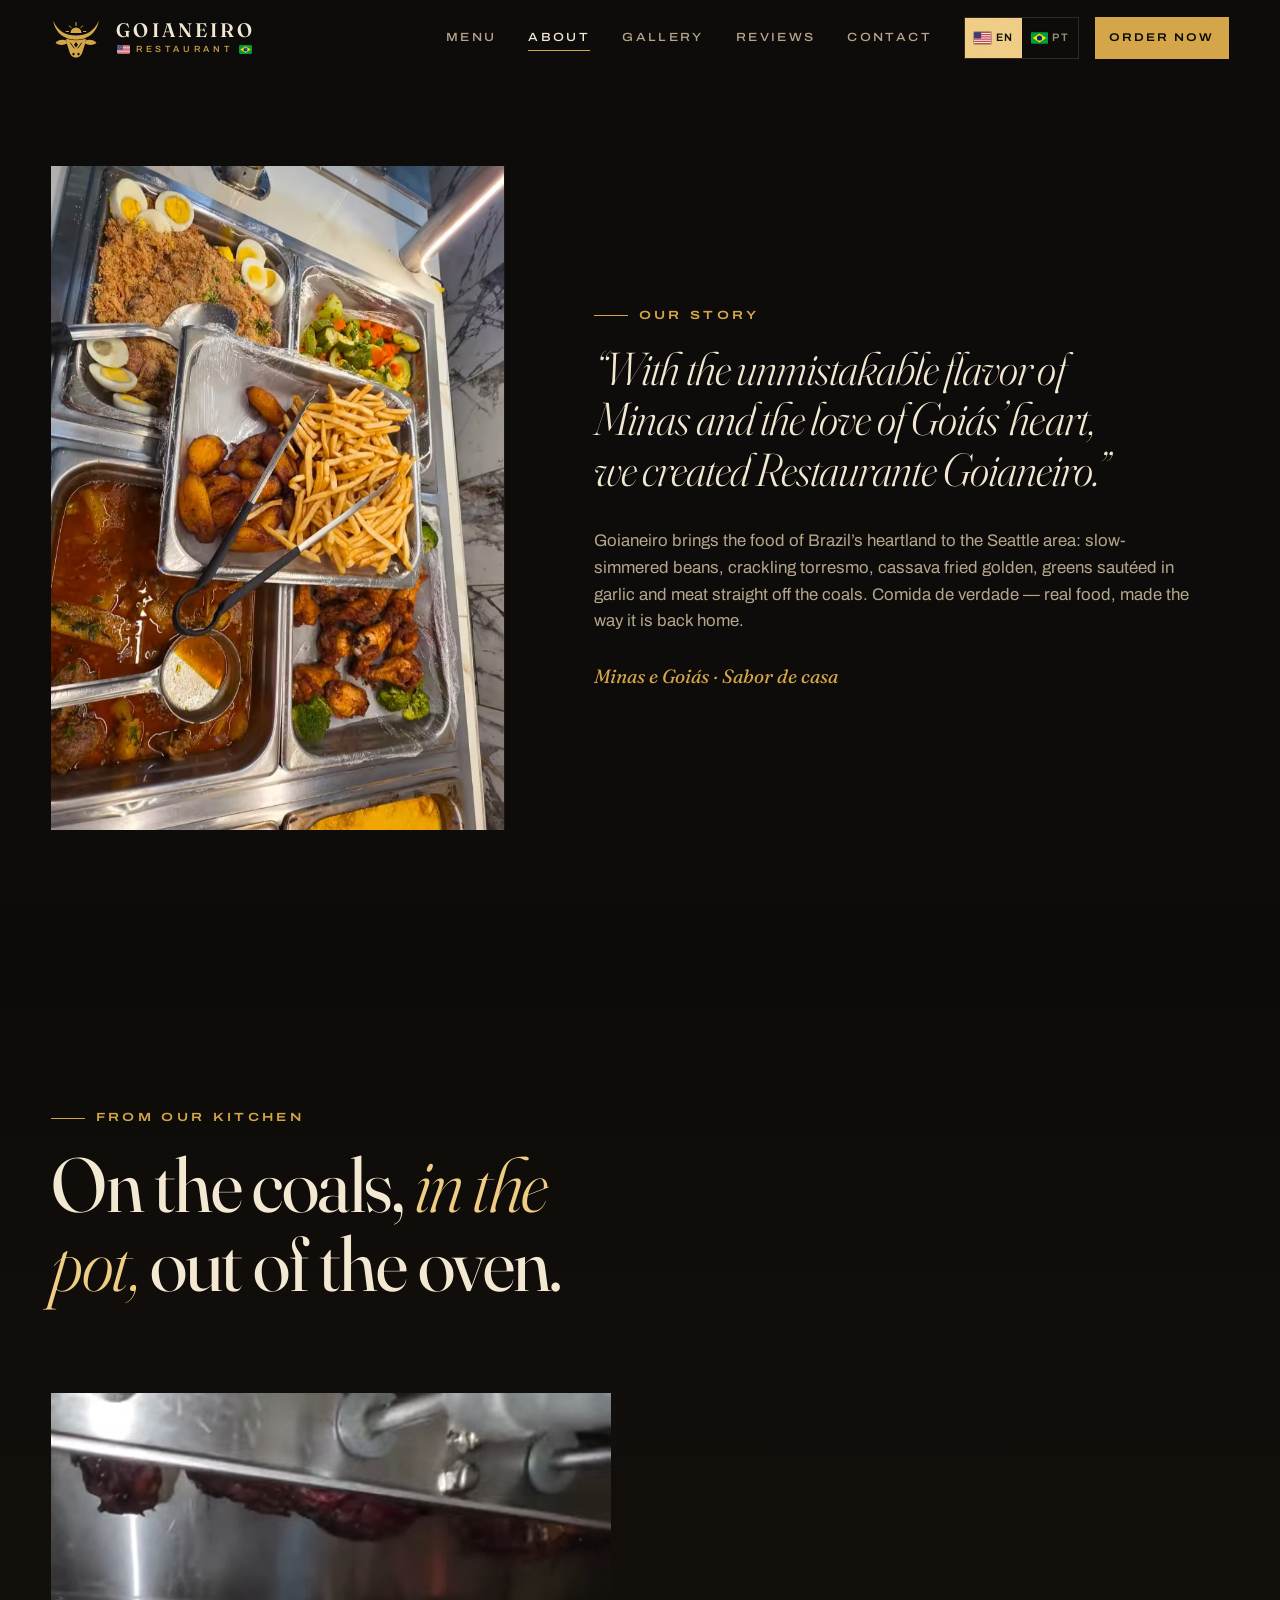
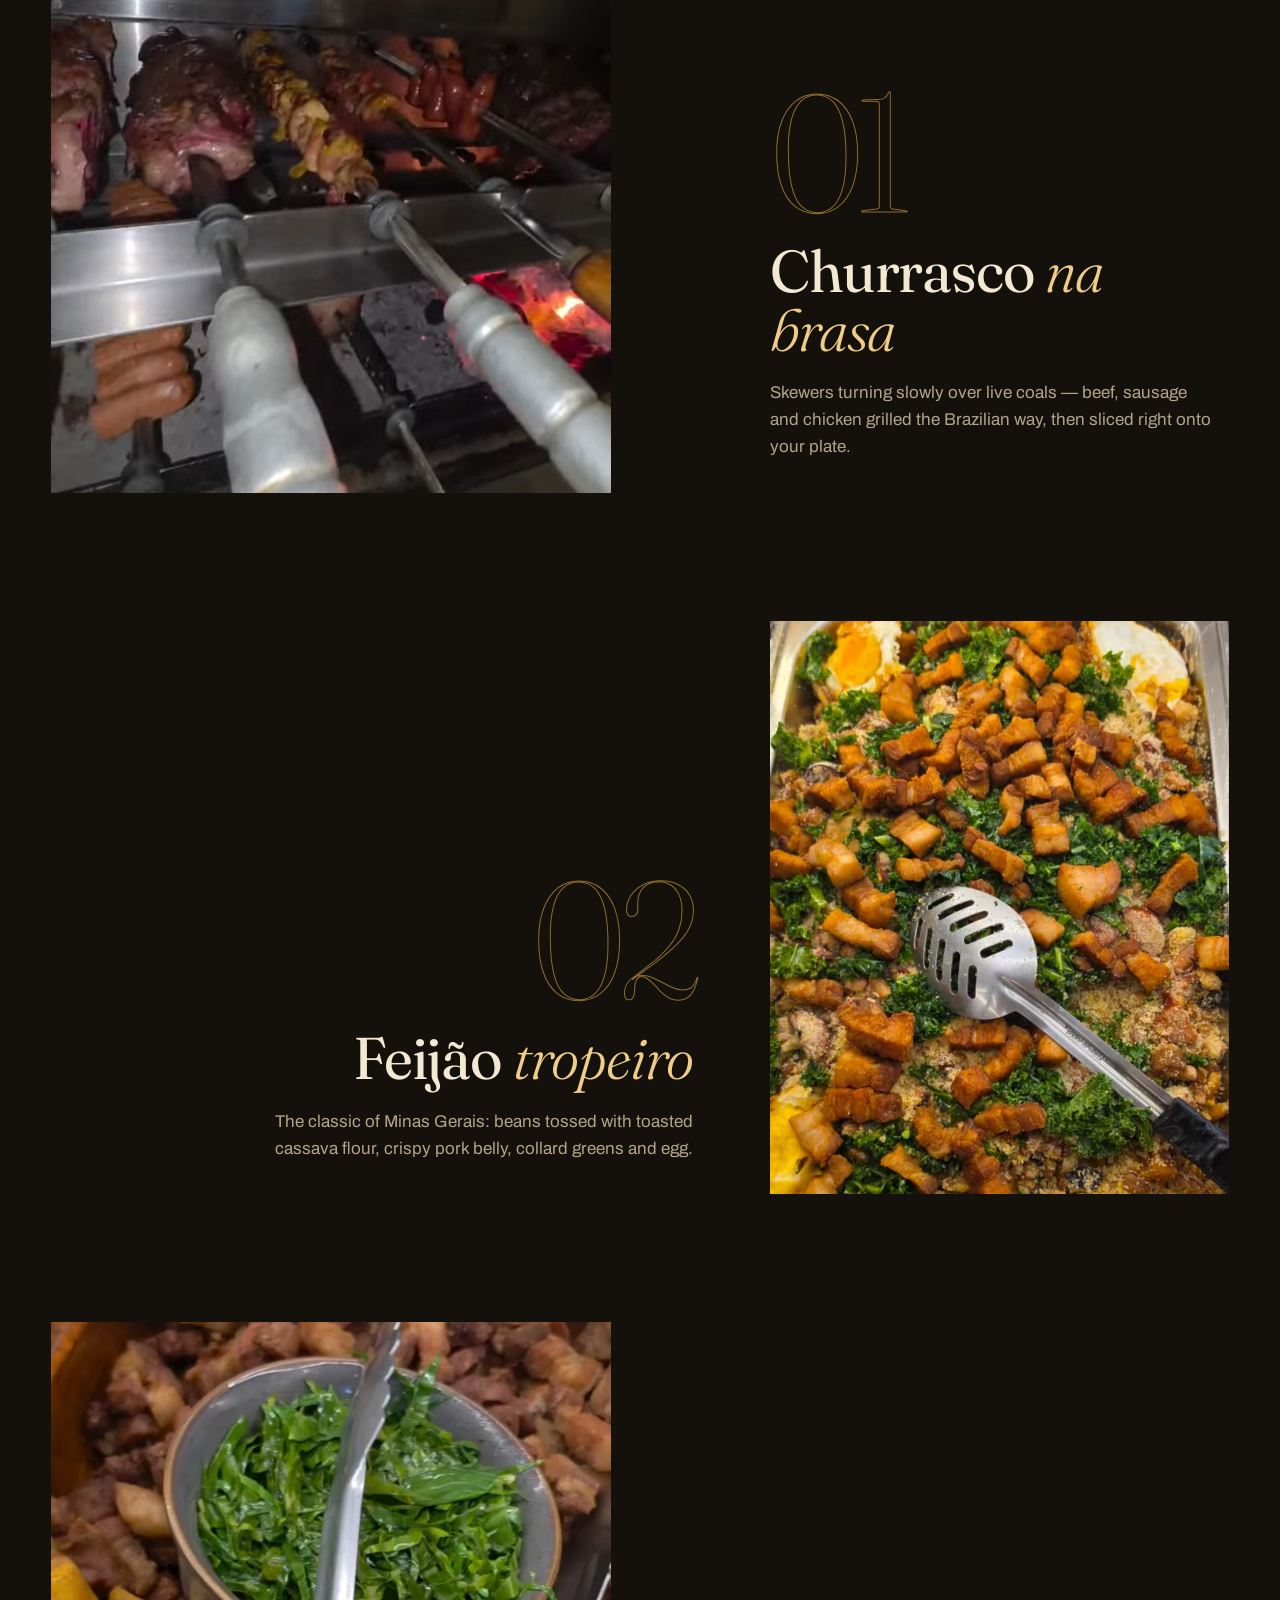
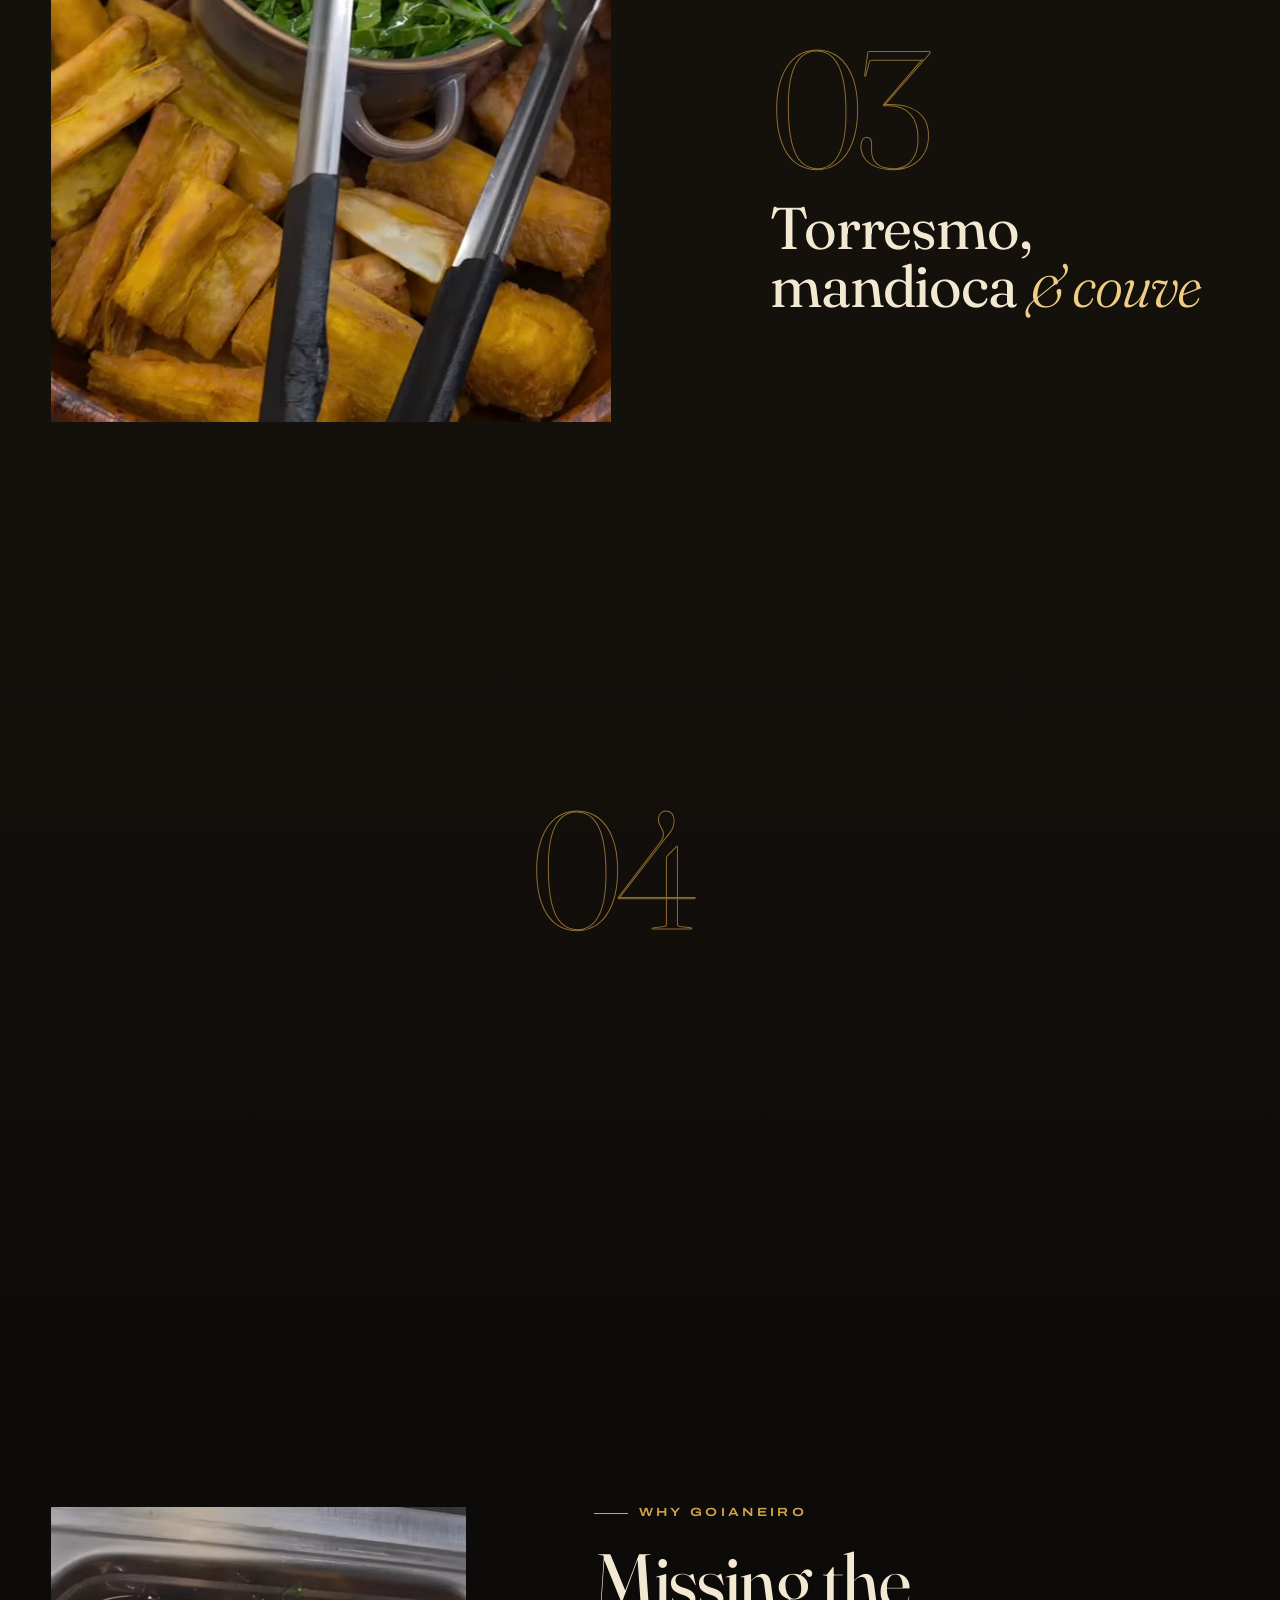
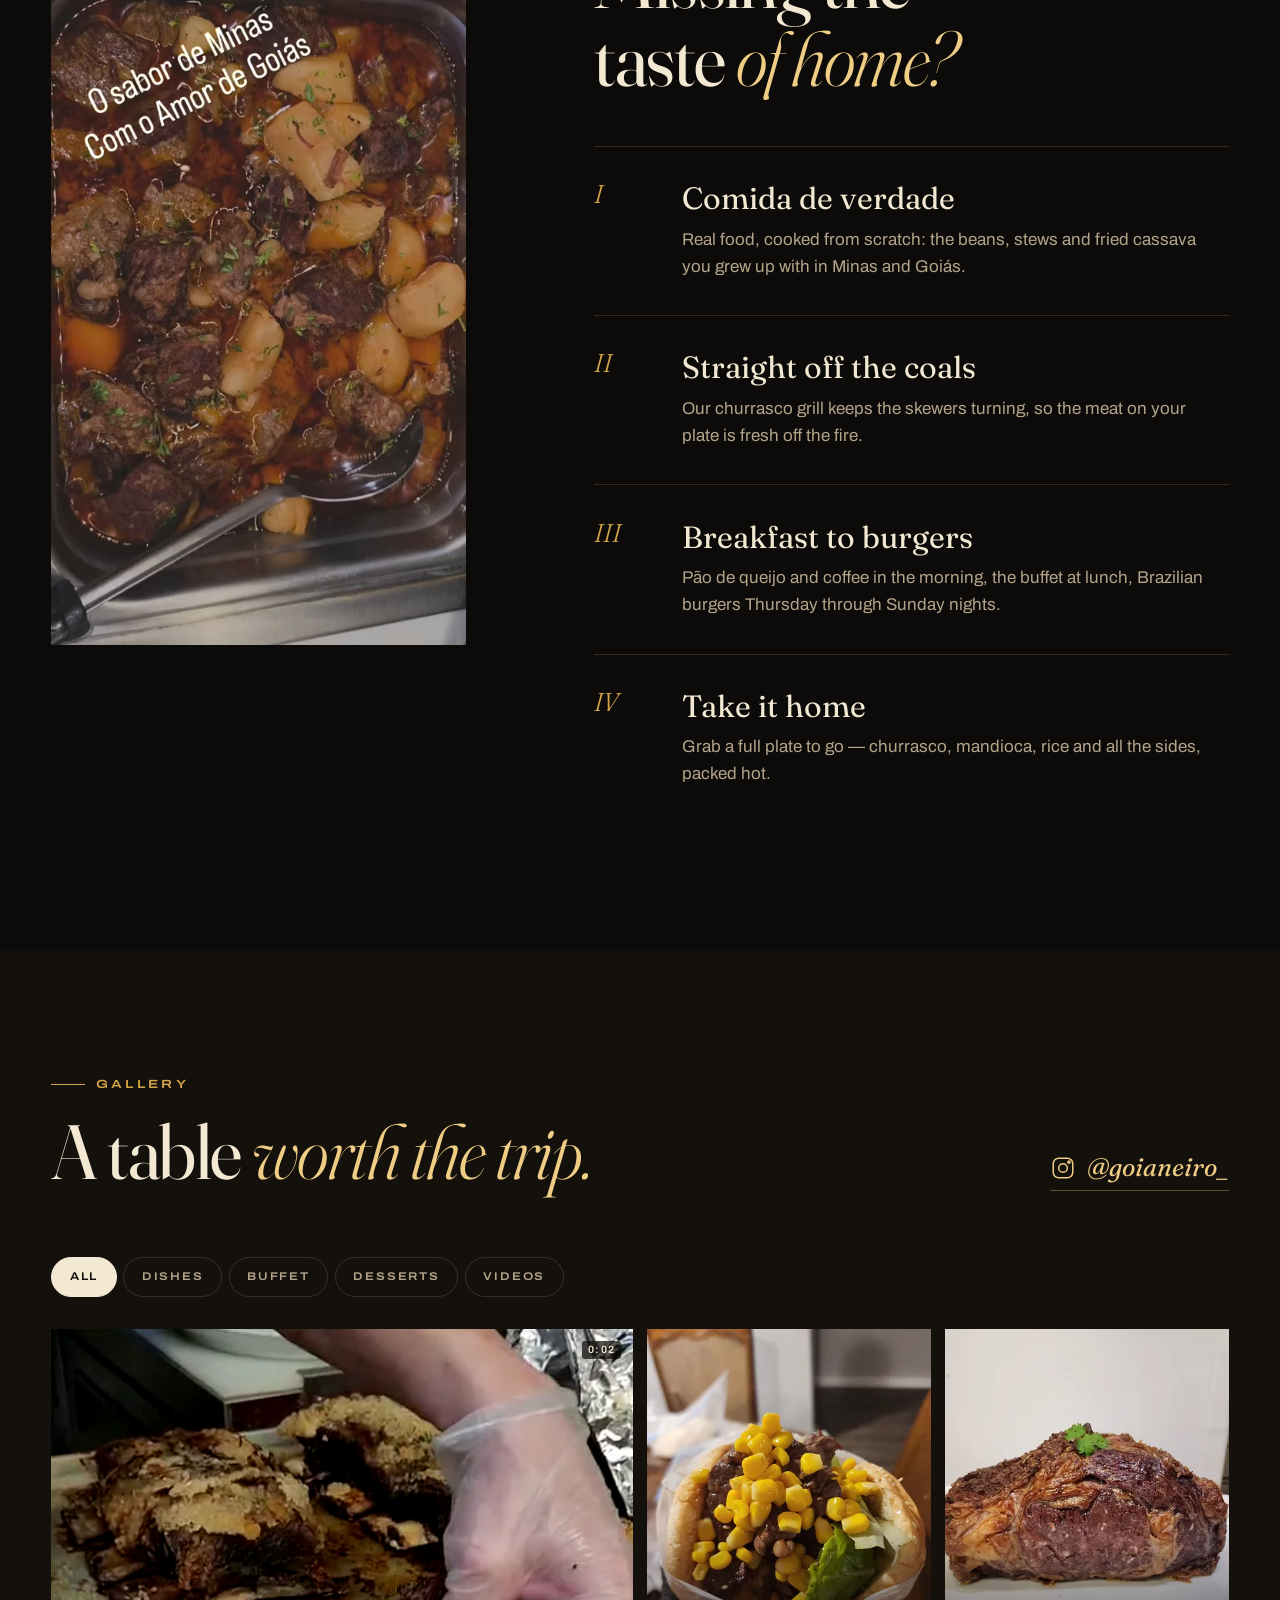
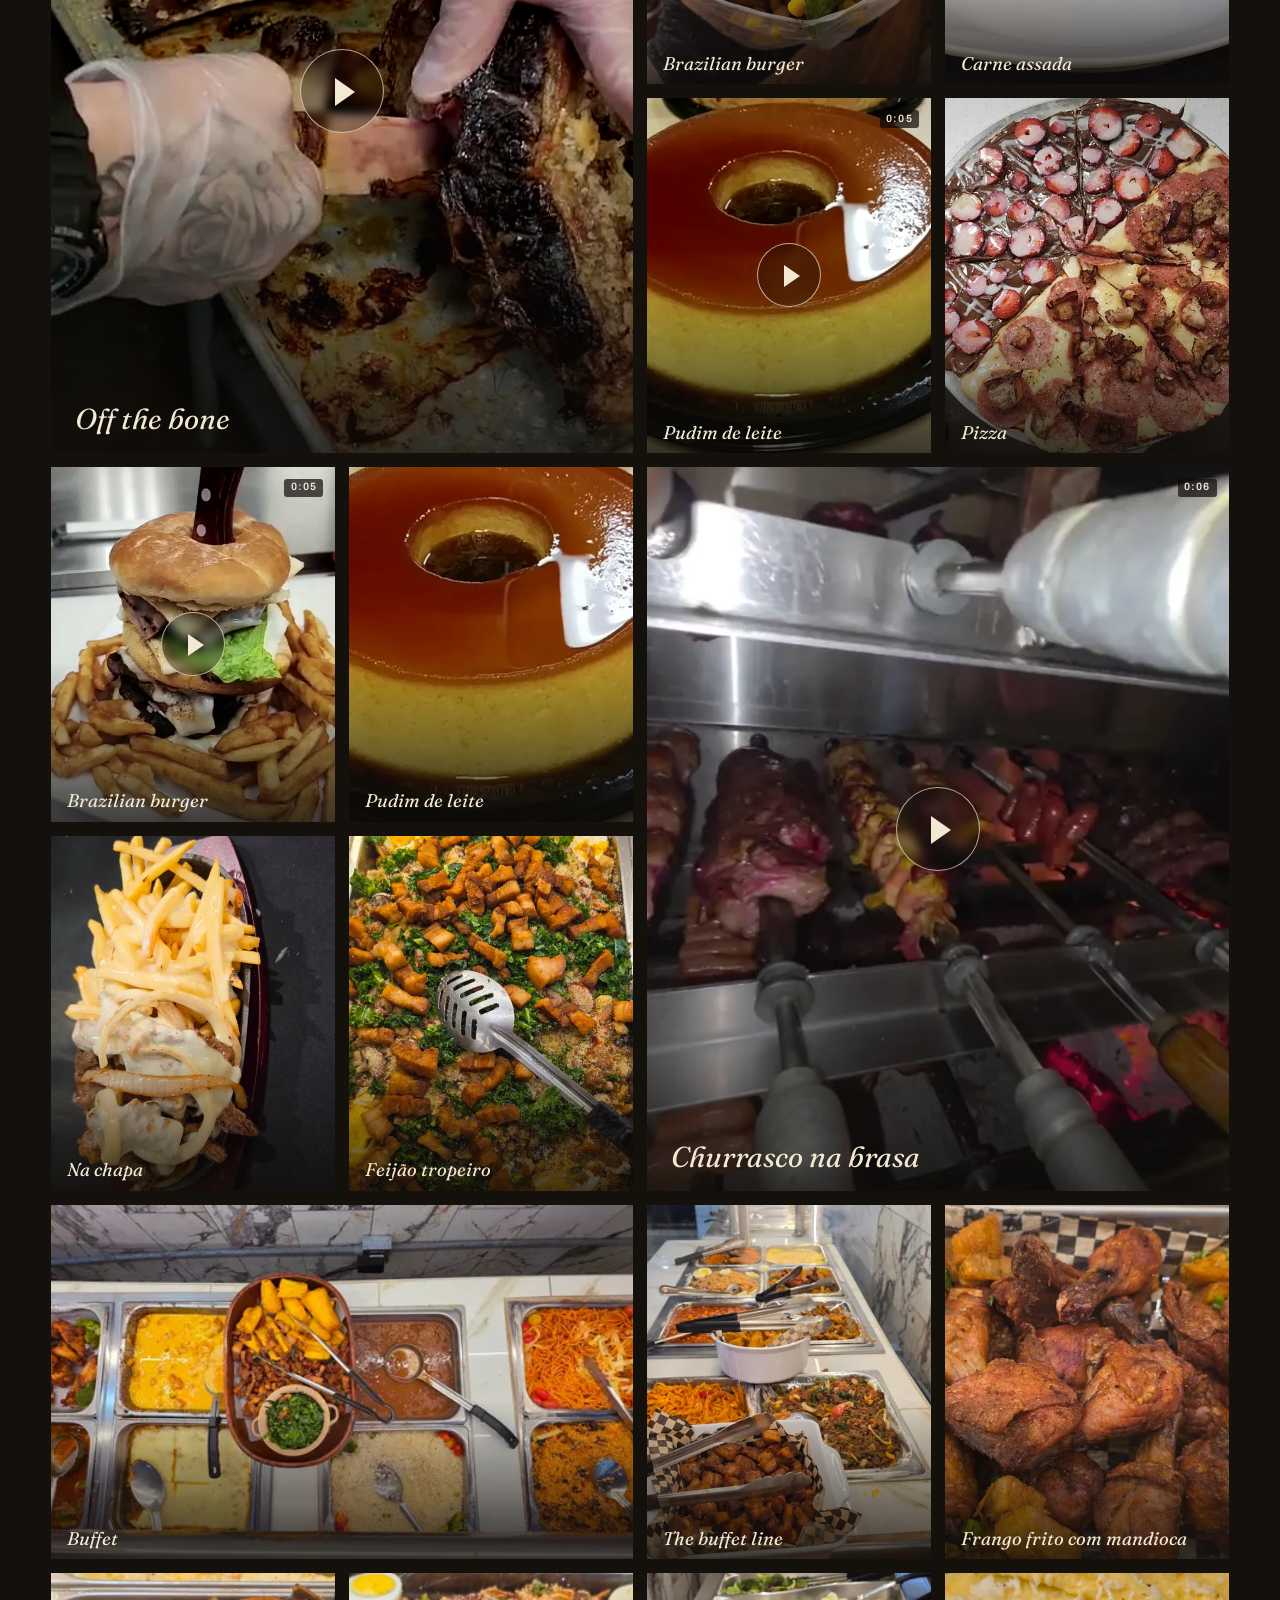
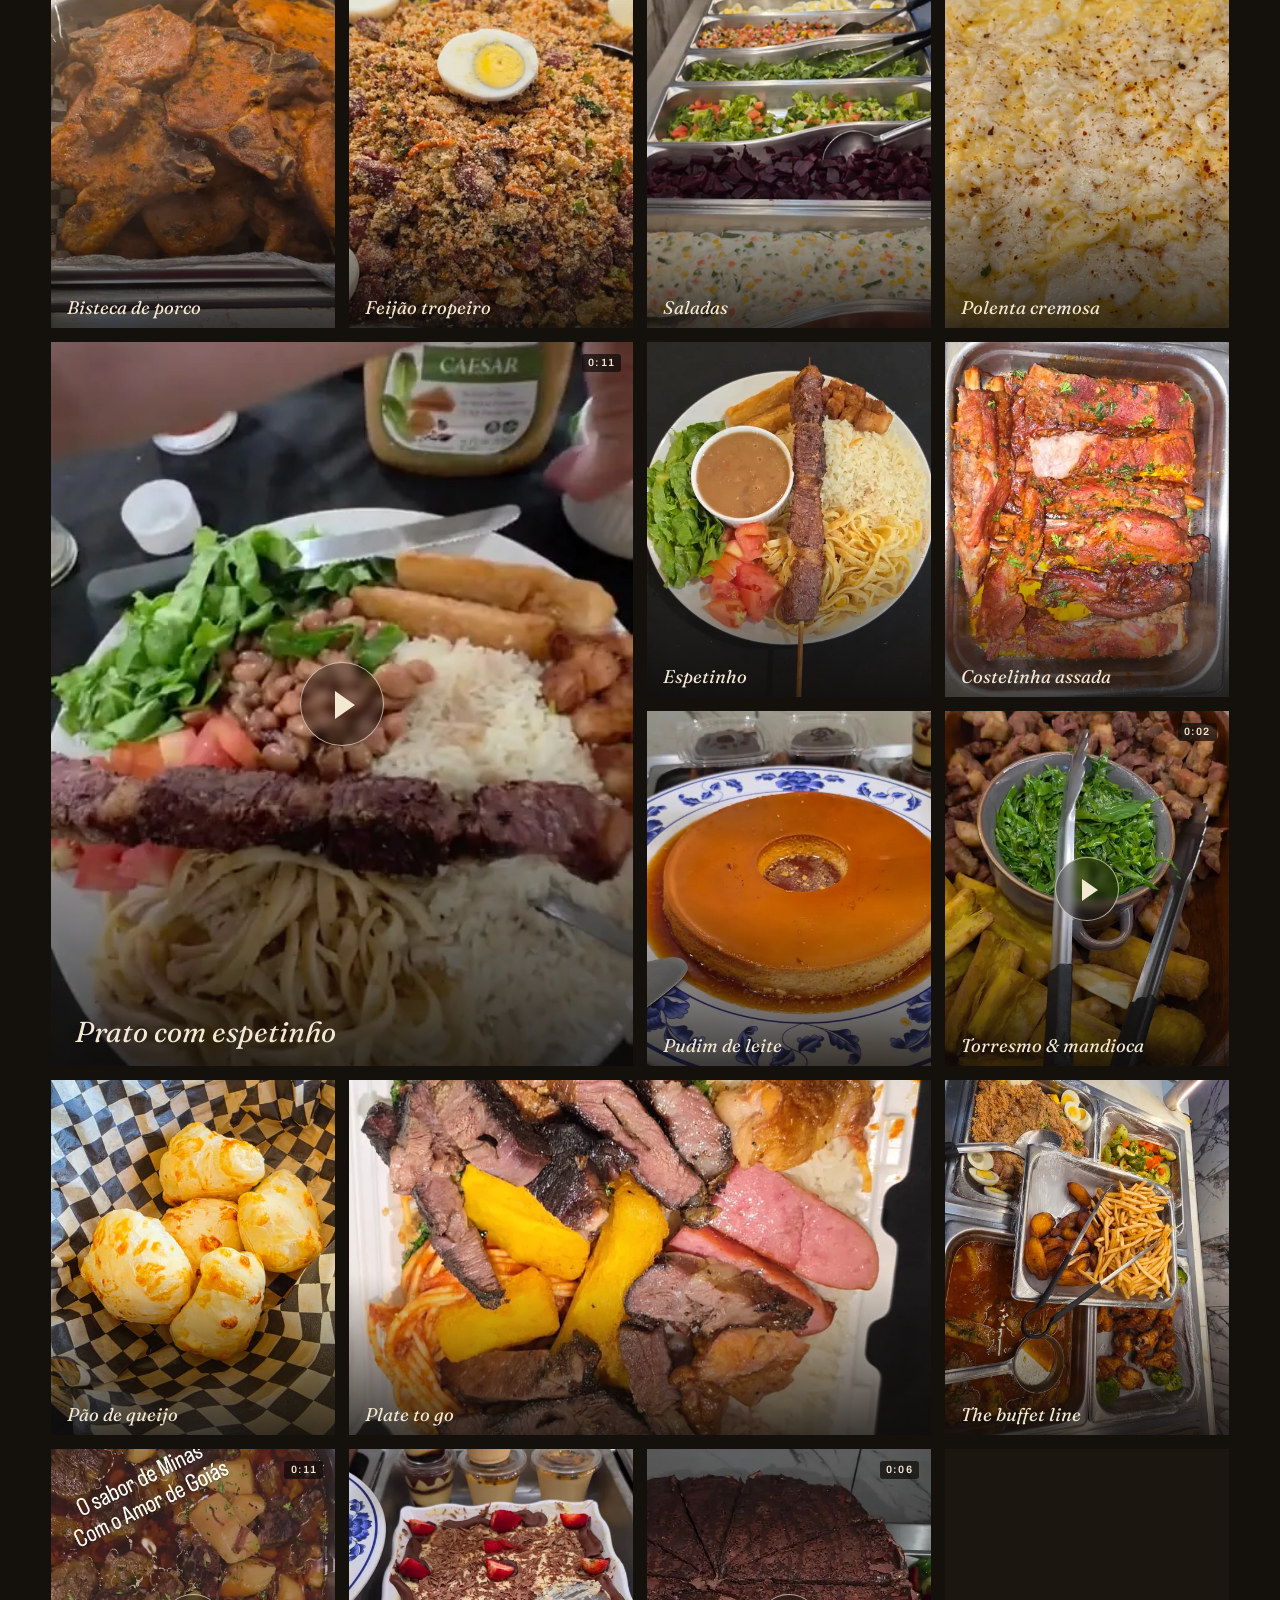
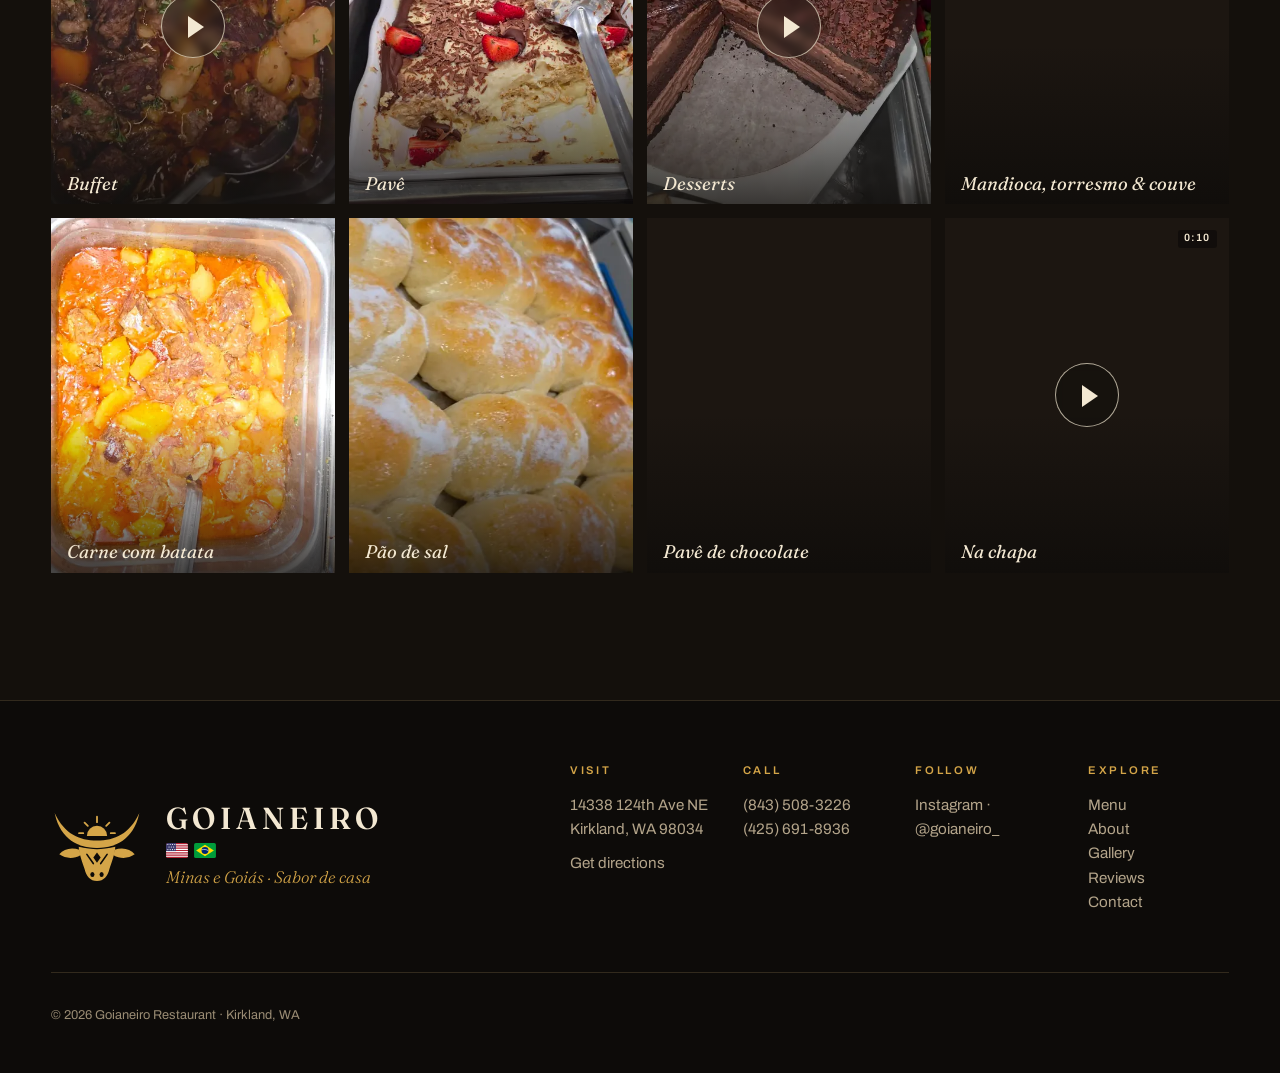
==== about.html @ 83c48564 "Split the site into pages: Home, Menu, About, Contact (+ Reviews) - Home: hero, menu highlight cards" ====
<!doctype html>
<html lang="en" class="no-js" data-title-pt="Sobre | Restaurante Goianeiro · Comida de Minas e Goiás" data-desc-pt="A história do Goianeiro: comida caseira de Minas Gerais e Goiás em Kirkland, WA — churrasco na brasa, feijão tropeiro, torresmo e uma galeria dos nossos pratos.">
<head>
<meta charset="utf-8">
<meta name="viewport" content="width=device-width, initial-scale=1, viewport-fit=cover">
<title>About | Goianeiro Restaurant · Brazilian Food from Minas &amp; Goiás</title>
<meta name="description" content="The story of Goianeiro: home cooking from Minas Gerais and Goiás in Kirkland, WA — churrasco on the coals, feijão tropeiro, torresmo, and a gallery of our dishes.">
<meta name="theme-color" content="#0d0b09">
<meta name="color-scheme" content="dark">

<meta property="og:type" content="website">
<meta property="og:site_name" content="Goianeiro Restaurant">
<meta property="og:title" content="Goianeiro Restaurant · Our story">
<meta property="og:description" content="The story of Goianeiro: home cooking from Minas Gerais and Goiás in Kirkland, WA — churrasco on the coals, feijão tropeiro, torresmo, and a gallery of our dishes.">
<link rel="canonical" href="https://goianeirorestaurante.com/about">
<meta property="og:url" content="https://goianeirorestaurante.com/about">
<meta property="og:image" content="https://goianeirorestaurante.com/assets/img/og-image.jpg">
<meta property="og:image:width" content="1200">
<meta property="og:image:height" content="630">
<meta property="og:locale" content="en_US">
<meta property="og:locale:alternate" content="pt_BR">
<meta name="twitter:card" content="summary_large_image">
<meta name="twitter:image" content="https://goianeirorestaurante.com/assets/img/og-image.jpg">
<meta name="geo.region" content="US-WA">
<meta name="geo.placename" content="Kirkland">

<link rel="icon" href="favicon.svg" type="image/svg+xml">
<link rel="icon" href="favicon.ico" sizes="48x48">
<link rel="apple-touch-icon" href="apple-touch-icon.png">
<link rel="manifest" href="site.webmanifest">

<link rel="preconnect" href="https://fonts.googleapis.com">
<link rel="preconnect" href="https://fonts.gstatic.com" crossorigin>
<link rel="stylesheet" href="https://fonts.googleapis.com/css2?family=Archivo:wdth,wght@62..125,400..700&family=Fraunces:ital,opsz,wght@0,9..144,300..700;1,9..144,300..700&display=swap">
<link rel="stylesheet" href="assets/css/styles.css?v=20261015">

<script>document.documentElement.classList.replace('no-js','js')</script>
</head>
<body class="page-about">
<!-- Goianeiro identity — symbol sprite (source: brand/index.html) -->
<svg width="0" height="0" style="position:absolute" aria-hidden="true">
  <defs>
    <mask id="g-face" maskUnits="userSpaceOnUse" x="0" y="0" width="200" height="190">
      <rect width="200" height="190" fill="#fff"/>
      <path d="M58 97c18 4 30 6 42 6s24-2 42-6" fill="none" stroke="#000" stroke-width="3.5"/>
      <path d="M100 112l8 11-8 11-8-11Z" fill="#000"/>
      <path d="M78 116l14 20M122 116l-14 20" stroke="#000" stroke-width="3.5" stroke-linecap="round"/>
      <ellipse cx="90" cy="160" rx="4.5" ry="5.5" fill="#000"/><ellipse cx="110" cy="160" rx="4.5" ry="5.5" fill="#000"/>
    </mask>
    <symbol id="g-mark" viewBox="0 0 200 190">
      <path d="M78 76a22 22 0 0 1 44 0z" fill="currentColor"/>
      <path d="M100 46V34M80 54l-7-7M120 54l7-7M70 70h-9M130 70h9" stroke="currentColor" stroke-width="4" stroke-linecap="round" fill="none"/>
      <path d="M8 26C20 84 60 102 100 102S180 84 192 26C172 70 140 86 100 86S28 70 8 26Z" fill="currentColor"/>
      <g mask="url(#g-face)" fill="currentColor">
        <path d="M60 96h80c-1 22-9 38-13 52-4 16-12 26-27 26s-23-10-27-26c-4-14-12-30-13-52Z"/>
        <path d="M62 106c-18-6-34-2-44 10 14 10 32 10 46 2Z"/>
        <path d="M138 106c18-6 34-2 44 10-14 10-32 10-46 2Z"/>
      </g>
    </symbol>
    <symbol id="g-flag-us" viewBox="0 0 19 13">
      <clipPath id="fc-us"><rect width="19" height="13" rx="1.6"/></clipPath>
      <g clip-path="url(#fc-us)">
        <rect width="19" height="13" fill="#b22234"/>
        <path d="M0 1.5h19M0 3.5h19M0 5.5h19M0 7.5h19M0 9.5h19M0 11.5h19" stroke="#fff" stroke-width="1"/>
        <rect width="8.6" height="7" fill="#3c3b6e"/>
        <g fill="#fff"><circle cx="1.6" cy="1.3" r=".5"/><circle cx="3.6" cy="1.3" r=".5"/><circle cx="5.6" cy="1.3" r=".5"/><circle cx="7.6" cy="1.3" r=".5"/><circle cx="2.6" cy="3.5" r=".5"/><circle cx="4.6" cy="3.5" r=".5"/><circle cx="6.6" cy="3.5" r=".5"/><circle cx="1.6" cy="5.7" r=".5"/><circle cx="3.6" cy="5.7" r=".5"/><circle cx="5.6" cy="5.7" r=".5"/><circle cx="7.6" cy="5.7" r=".5"/></g>
      </g>
    </symbol>
    <symbol id="g-flag-br" viewBox="0 0 19 13">
      <clipPath id="fc-br"><rect width="19" height="13" rx="1.6"/></clipPath>
      <g clip-path="url(#fc-br)">
        <rect width="19" height="13" fill="#009c3b"/>
        <path d="M9.5 1.6 17.2 6.5 9.5 11.4 1.8 6.5Z" fill="#ffdf00"/>
        <circle cx="9.5" cy="6.5" r="3" fill="#002776"/>
        <path d="M6.6 5.9c2-.6 4-.4 5.8.8" stroke="#fff" stroke-width=".55" fill="none"/>
      </g>
    </symbol>
    <symbol id="g-star" viewBox="0 0 10 10"><path d="M5 0l1.5 3.5L10 5 6.5 6.5 5 10 3.5 6.5 0 5l3.5-1.5Z" fill="currentColor"/></symbol>
  </defs>
</svg>
<a class="skip" href="#main" data-i18n="skip">Skip to content</a>

<!-- ================= HEADER ================= -->
<header class="site-header" id="top">
  <a class="brand" href="index.html" aria-label="Goianeiro Restaurant, home">
    <svg class="brand__mark" viewBox="0 0 200 190" aria-hidden="true"><use href="#g-mark"/></svg>
    <span class="brand__word">
      <span class="brand__name">GOIANEIRO</span>
      <span class="brand__sub"><svg class="flag-mark" viewBox="0 0 19 13" aria-hidden="true"><use href="#g-flag-us"/></svg><span data-i18n="brandSub">Restaurant</span><svg class="flag-mark" viewBox="0 0 19 13" aria-hidden="true"><use href="#g-flag-br"/></svg></span>
    </span>
  </a>
  <nav class="nav" aria-label="Main">
    <a href="menu.html" data-i18n="navMenu">Menu</a>
    <a href="about.html" aria-current="page" class="is-active" data-i18n="navAbout">About</a>
    <a href="about.html#gallery" data-i18n="navGallery">Gallery</a>
    <a href="reviews.html" data-nav-reviews data-i18n="navReviews">Reviews</a>
    <a href="contact.html" data-i18n="navContact">Contact</a>
  </nav>
  <div class="header__actions">
    <div class="lang" role="group" aria-label="Language">
      <button type="button" data-lang="en" aria-pressed="true"><svg class="flag" viewBox="0 0 19 13" aria-hidden="true"><path fill="#b22234" d="M0 0h19v13H0z"/><path stroke="#fff" d="M0 1.5h19M0 3.5h19M0 5.5h19M0 7.5h19M0 9.5h19M0 11.5h19"/><path fill="#3c3b6e" d="M0 0h8v7H0z"/></svg> EN</button>
      <button type="button" data-lang="pt" aria-pressed="false"><svg class="flag" viewBox="0 0 19 13" aria-hidden="true"><path fill="#009c3b" d="M0 0h19v13H0z"/><path fill="#ffdf00" d="M9.5 1.5 17 6.5l-7.5 5-7.5-5z"/><circle cx="9.5" cy="6.5" r="2.9" fill="#002776"/></svg> PT</button>
    </div>
    <button type="button" class="btn btn--gold btn--sm" data-open-order data-i18n="ctaOrder">Order now</button>
  </div>
</header>

<main id="main">

<!-- ================= STORY ================= -->
<section class="story page-top" id="story" aria-labelledby="story-title">
  <div class="story__media">
    <figure class="frame frame--tall" data-reveal="clip">
      <picture>
          <source type="image/avif" srcset="assets/img/buffet-line-480.avif 480w, assets/img/buffet-line-739.avif 739w" sizes="(min-width: 900px) 38vw, 90vw">
          <source type="image/webp" srcset="assets/img/buffet-line-480.webp 480w, assets/img/buffet-line-739.webp 739w" sizes="(min-width: 900px) 38vw, 90vw">
          <img src="assets/img/buffet-line-739.jpg" width="739" height="1600" loading="lazy" decoding="async" data-parallax="0.08"
            alt="The Goianeiro buffet: farofa with eggs, fried plantains, fries, roast chicken and stews" data-i18n-attr="alt:altBuffetLine">
        </picture>
    </figure>
  </div>
  <div class="story__copy">
    <p class="kicker" data-reveal data-i18n="storyKicker">Our story</p>
    <h1 id="story-title" class="display" data-reveal>
      <span data-i18n="storyTitle">“With the unmistakable flavor of Minas and the love of Goiás’ heart, we created Restaurante Goianeiro.”</span>
    </h1>
    <p class="story__text" data-reveal data-i18n="storyText">Goianeiro brings the food of Brazil’s heartland to the Seattle area: slow-simmered beans, crackling torresmo, cassava fried golden, greens sautéed in garlic and meat straight off the coals. Comida de verdade — real food, made the way it is back home.</p>
    <p class="signature" data-reveal><span>Minas e Goiás</span> · <span data-i18n="tagline">Sabor de casa</span></p>
  </div>
</section>

<!-- ================= FOOD SHOWCASE ================= -->
<section class="kitchen" id="kitchen" aria-labelledby="kitchen-title">
  <header class="section-head">
    <p class="kicker" data-reveal data-i18n="kitchenKicker">From our kitchen</p>
    <h2 id="kitchen-title" class="display display--xl" data-reveal><span data-i18n="kitchenTitle1">On the coals,</span> <em data-i18n="kitchenTitle2">in the pot,</em> <span data-i18n="kitchenTitle3">out of the oven.</span></h2>
  </header>

  <article class="dish dish--video" data-reveal-group>
    <div class="dish__media">
      <figure class="frame frame--portrait" data-reveal="clip">
        <video data-autoplay muted loop playsinline preload="none" poster="assets/video/grill-poster.webp" aria-label="Skewers of meat turning over glowing coals on the churrasco grill">
          <source data-src="assets/video/grill.webm" type="video/webm">
          <source data-src="assets/video/grill.mp4" type="video/mp4">
        </video>
      </figure>
    </div>
    <div class="dish__copy">
      <span class="dish__num" aria-hidden="true">01</span>
      <h3 class="dish__name" data-reveal>Churrasco <em>na brasa</em></h3>
      <p data-reveal data-i18n="dish1">Skewers turning slowly over live coals — beef, sausage and chicken grilled the Brazilian way, then sliced right onto your plate.</p>
    </div>
  </article>

  <article class="dish dish--flip" data-reveal-group>
    <div class="dish__media">
      <figure class="frame frame--portrait" data-reveal="clip">
        <picture>
          <source type="image/avif" srcset="assets/img/feijao-tropeiro-480.avif 480w, assets/img/feijao-tropeiro-739.avif 739w" sizes="(min-width: 900px) 42vw, 90vw">
          <source type="image/webp" srcset="assets/img/feijao-tropeiro-480.webp 480w, assets/img/feijao-tropeiro-739.webp 739w" sizes="(min-width: 900px) 42vw, 90vw">
          <img src="assets/img/feijao-tropeiro-739.jpg" width="739" height="1600" loading="lazy" decoding="async" data-parallax="0.06"
            alt="Tray of feijão tropeiro topped with crispy pork belly, collard greens and fried eggs" data-i18n-attr="alt:altTropeiro">
        </picture>
      </figure>
    </div>
    <div class="dish__copy">
      <span class="dish__num" aria-hidden="true">02</span>
      <h3 class="dish__name" data-reveal>Feijão <em>tropeiro</em></h3>
      <p data-reveal data-i18n="dish2">The classic of Minas Gerais: beans tossed with toasted cassava flour, crispy pork belly, collard greens and egg.</p>
    </div>
  </article>

  <article class="dish dish--video" data-reveal-group>
    <div class="dish__media">
      <figure class="frame frame--portrait" data-reveal="clip">
        <video data-autoplay muted loop playsinline preload="none" poster="assets/video/torresmo-poster.webp" aria-label="Bowl of torresmo, fried cassava and collard greens on the buffet">
          <source data-src="assets/video/torresmo.webm" type="video/webm">
          <source data-src="assets/video/torresmo.mp4" type="video/mp4">
        </video>
      </figure>
    </div>
    <div class="dish__copy">
      <span class="dish__num" aria-hidden="true">03</span>
      <h3 class="dish__name" data-reveal>Torresmo, mandioca <em>&amp; couve</em></h3>
      <p data-reveal data-i18n="dish3">Golden cassava, crackling pork belly and garlicky collard greens — the trio every Brazilian table knows by heart.</p>
    </div>
  </article>

  <article class="dish dish--flip" data-reveal-group>
    <div class="dish__media">
      <figure class="frame frame--portrait" data-reveal="clip">
        <picture>
          <source type="image/avif" srcset="assets/img/chapa-480.avif 480w, assets/img/chapa-739.avif 739w" sizes="(min-width: 900px) 42vw, 90vw">
          <source type="image/webp" srcset="assets/img/chapa-480.webp 480w, assets/img/chapa-739.webp 739w" sizes="(min-width: 900px) 42vw, 90vw">
          <img src="assets/img/chapa-739.jpg" width="739" height="1600" loading="lazy" decoding="async" data-parallax="0.06"
            alt="Sizzling cast-iron plate of sliced steak, onions and fries under melted cheese" data-i18n-attr="alt:altChapa">
        </picture>
      </figure>
    </div>
    <div class="dish__copy">
      <span class="dish__num" aria-hidden="true">04</span>
      <h3 class="dish__name" data-reveal>Na <em>chapa</em></h3>
      <p data-reveal data-i18n="dish4">Sliced steak and onions brought to the table still sizzling on cast iron, piled with fries and melted cheese.</p>
    </div>
  </article>

</section>

<!-- ================= EXPERIENCE ================= -->
<section class="experience" id="experience" aria-labelledby="exp-title">
  <div class="experience__sticky">
    <figure class="frame frame--portrait" data-reveal="clip">
      <video data-autoplay muted loop playsinline preload="none" poster="assets/video/buffet-poster.webp" aria-label="Walking along the Goianeiro buffet: pasta, breaded steak, beans and stews">
        <source data-src="assets/video/buffet.webm" type="video/webm">
        <source data-src="assets/video/buffet.mp4" type="video/mp4">
      </video>
    </figure>
  </div>
  <div class="experience__copy">
    <p class="kicker" data-reveal data-i18n="expKicker">Why Goianeiro</p>
    <h2 id="exp-title" class="display display--xl" data-reveal><span data-i18n="expTitle1">Missing the taste</span> <em data-i18n="expTitle2">of home?</em></h2>
    <ol class="reasons">
      <li data-reveal>
        <span class="reasons__n">I</span>
        <div><h3 data-i18n="r1t">Comida de verdade</h3><p data-i18n="r1">Real food, cooked from scratch: the beans, stews and fried cassava you grew up with in Minas and Goiás.</p></div>
      </li>
      <li data-reveal>
        <span class="reasons__n">II</span>
        <div><h3 data-i18n="r2t">Straight off the coals</h3><p data-i18n="r2">Our churrasco grill keeps the skewers turning, so the meat on your plate is fresh off the fire.</p></div>
      </li>
      <li data-reveal>
        <span class="reasons__n">III</span>
        <div><h3 data-i18n="r3t">Breakfast to burgers</h3><p data-i18n="r3">Pão de queijo and coffee in the morning, the buffet at lunch, Brazilian burgers Thursday through Sunday nights.</p></div>
      </li>
      <li data-reveal>
        <span class="reasons__n">IV</span>
        <div><h3 data-i18n="r4t">Take it home</h3><p data-i18n="r4">Grab a full plate to go — churrasco, mandioca, rice and all the sides, packed hot.</p></div>
      </li>
    </ol>
  </div>
</section>

<!-- ================= GALLERY ================= -->
<section class="gallery" id="gallery" aria-labelledby="gallery-title">
  <header class="section-head section-head--split">
    <div>
      <p class="kicker" data-reveal data-i18n="galKicker">Gallery</p>
      <h2 id="gallery-title" class="display display--xl" data-reveal><span data-i18n="galTitle1">A table</span> <em data-i18n="galTitle2">worth the trip.</em></h2>
    </div>
    <a class="ig-link" href="https://www.instagram.com/goianeiro_/" target="_blank" rel="noopener" data-reveal>
      <svg viewBox="0 0 24 24" aria-hidden="true"><rect x="3" y="3" width="18" height="18" rx="5"/><circle cx="12" cy="12" r="4"/><circle cx="17.5" cy="6.5" r="1"/></svg>
      @goianeiro_
    </a>
  </header>
  <div class="gfilter" role="group" aria-label="Filter gallery" data-reveal>
    <button type="button" data-filter="all" aria-pressed="true" data-i18n="fAll">All</button>
    <button type="button" data-filter="dishes" aria-pressed="false" data-i18n="fDishes">Dishes</button>
    <button type="button" data-filter="buffet" aria-pressed="false" data-i18n="fBuffet">Buffet</button>
    <button type="button" data-filter="desserts" aria-pressed="false" data-i18n="fDesserts">Desserts</button>
    <button type="button" data-filter="video" aria-pressed="false" data-i18n="fVideos">Videos</button>
  </div>
  <div class="ggrid-wrap">
  <div class="ggrid" data-gallery>
    <button class="tile tile--video tile--feature" data-type="video" data-cat="dishes video" data-full="assets/video/costela-osso" data-poster="assets/video/costela-osso-poster.webp" aria-label="Play video: Off the bone">
      <img src="assets/video/costela-osso-poster.webp" width="540" height="960" loading="lazy" decoding="async" alt="">
      <span class="tile__play" aria-hidden="true"></span><span class="tile__dur">0:02</span>
      <span class="tile__cap" data-i18n="gCostela">Off the bone</span>
    </button>
    <button class="tile" data-type="image" data-cat="dishes" data-full="assets/img/burger-milho-full.webp" aria-label="Brazilian burger">
      <img src="assets/img/burger-milho-400.webp" width="400" height="500" loading="lazy" decoding="async" alt="Brazilian burger with steak, sweet corn and lettuce">
      <span class="tile__cap" data-i18n="gBurger">Brazilian burger</span>
    </button>
    <button class="tile" data-type="image" data-cat="dishes" data-full="assets/img/carne-assada-full.webp" aria-label="Carne assada">
      <img src="assets/img/carne-assada-400.webp" width="400" height="500" loading="lazy" decoding="async" alt="Roast beef with a crisp crust, garnished with cilantro">
      <span class="tile__cap">Carne assada</span>
    </button>
    <button class="tile tile--video" data-type="video" data-cat="desserts video" data-full="assets/video/pudim-calda" data-poster="assets/video/pudim-calda-poster.webp" aria-label="Play video: Pudim de leite">
      <img src="assets/video/pudim-calda-poster.webp" width="540" height="960" loading="lazy" decoding="async" alt="">
      <span class="tile__play" aria-hidden="true"></span><span class="tile__dur">0:05</span>
      <span class="tile__cap">Pudim de leite</span>
    </button>
    <button class="tile" data-type="image" data-cat="dishes" data-full="assets/img/pizza-meio-a-meio-full.webp" aria-label="Pizza">
      <img src="assets/img/pizza-meio-a-meio-400.webp" width="400" height="500" loading="lazy" decoding="async" alt="Half-and-half pizza: chocolate with strawberries, and salami with bacon">
      <span class="tile__cap">Pizza</span>
    </button>
    <button class="tile tile--video" data-type="video" data-cat="dishes video" data-full="assets/video/burger-torre" data-poster="assets/video/burger-torre-poster.webp" aria-label="Play video: Brazilian burger">
      <img src="assets/video/burger-torre-poster.webp" width="540" height="960" loading="lazy" decoding="async" alt="">
      <span class="tile__play" aria-hidden="true"></span><span class="tile__dur">0:05</span>
      <span class="tile__cap" data-i18n="gBurger">Brazilian burger</span>
    </button>
    <button class="tile" data-type="image" data-cat="desserts" data-full="assets/img/pudim-duplo-full.webp" aria-label="Pudim de leite">
      <img src="assets/img/pudim-duplo-400.webp" width="400" height="500" loading="lazy" decoding="async" alt="Two pudins de leite with glossy caramel">
      <span class="tile__cap">Pudim de leite</span>
    </button>
    <button class="tile tile--video tile--feature" data-type="video" data-cat="dishes video" data-full="assets/video/grill" data-poster="assets/video/grill-poster.webp" aria-label="Play video: Churrasco na brasa">
      <img src="assets/video/grill-poster.webp" width="540" height="960" loading="lazy" decoding="async" alt="">
      <span class="tile__play" aria-hidden="true"></span><span class="tile__dur">0:06</span>
      <span class="tile__cap">Churrasco na brasa</span>
    </button>
    <button class="tile" data-type="image" data-cat="dishes" data-full="assets/img/chapa-739.webp" aria-label="Na chapa">
      <img src="assets/img/chapa-480.webp" width="480" height="1039" loading="lazy" decoding="async" alt="Sizzling cast-iron plate of sliced steak, onions and fries under melted cheese">
      <span class="tile__cap">Na chapa</span>
    </button>
    <button class="tile" data-type="image" data-cat="dishes" data-full="assets/img/feijao-tropeiro-739.webp" aria-label="Feijão tropeiro">
      <img src="assets/img/feijao-tropeiro-480.webp" width="480" height="1039" loading="lazy" decoding="async" alt="Feijão tropeiro with pork belly, greens and fried eggs">
      <span class="tile__cap">Feijão tropeiro</span>
    </button>
    <button class="tile tile--wide" data-type="image" data-cat="buffet" data-full="assets/img/buffet-overhead-1600.webp" aria-label="Buffet">
      <img src="assets/img/buffet-overhead-640.webp" width="640" height="296" loading="lazy" decoding="async" alt="The Goianeiro buffet seen from above">
      <span class="tile__cap">Buffet</span>
    </button>
    <button class="tile" data-type="image" data-cat="buffet" data-full="assets/img/buffet-linha-full.webp" aria-label="The buffet line">
      <img src="assets/img/buffet-linha-400.webp" width="400" height="500" loading="lazy" decoding="async" alt="The Goianeiro buffet line with hot trays">
      <span class="tile__cap" data-i18n="gBuffetHot">The buffet line</span>
    </button>
    <button class="tile" data-type="image" data-cat="buffet" data-full="assets/img/frango-frito-mandioca-full.webp" aria-label="Frango frito com mandioca">
      <img src="assets/img/frango-frito-mandioca-400.webp" width="400" height="500" loading="lazy" decoding="async" alt="Fried chicken with fried cassava">
      <span class="tile__cap">Frango frito com mandioca</span>
    </button>
    <button class="tile" data-type="image" data-cat="buffet" data-full="assets/img/bisteca-full.webp" aria-label="Bisteca de porco">
      <img src="assets/img/bisteca-400.webp" width="400" height="500" loading="lazy" decoding="async" alt="Seasoned pork chops">
      <span class="tile__cap">Bisteca de porco</span>
    </button>
    <button class="tile" data-type="image" data-cat="buffet" data-full="assets/img/feijao-tropeiro-bandeja-full.webp" aria-label="Feijão tropeiro">
      <img src="assets/img/feijao-tropeiro-bandeja-400.webp" width="400" height="500" loading="lazy" decoding="async" alt="Feijão tropeiro topped with boiled eggs">
      <span class="tile__cap">Feijão tropeiro</span>
    </button>
    <button class="tile" data-type="image" data-cat="buffet" data-full="assets/img/saladas-full.webp" aria-label="Saladas">
      <img src="assets/img/saladas-400.webp" width="400" height="500" loading="lazy" decoding="async" alt="The salad bar">
      <span class="tile__cap">Saladas</span>
    </button>
    <button class="tile" data-type="image" data-cat="buffet" data-full="assets/img/polenta-queijo-full.webp" aria-label="Polenta cremosa">
      <img src="assets/img/polenta-queijo-400.webp" width="400" height="500" loading="lazy" decoding="async" alt="Creamy polenta with melted cheese">
      <span class="tile__cap">Polenta cremosa</span>
    </button>
    <button class="tile tile--video tile--feature" data-type="video" data-cat="dishes video" data-full="assets/video/espetinho" data-poster="assets/video/espetinho-poster.webp" aria-label="Play video: Prato com espetinho">
      <img src="assets/video/espetinho-poster.webp" width="478" height="850" loading="lazy" decoding="async" alt="">
      <span class="tile__play" aria-hidden="true"></span><span class="tile__dur">0:11</span>
      <span class="tile__cap">Prato com espetinho</span>
    </button>
    <button class="tile" data-type="image" data-cat="dishes" data-full="assets/img/espetinho-prato-924.webp" aria-label="Prato com espetinho">
      <img src="assets/img/espetinho-prato-480.webp" width="480" height="600" loading="lazy" decoding="async" alt="Plate with a grilled beef skewer, beans, rice, pasta and salad">
      <span class="tile__cap">Espetinho</span>
    </button>
    <button class="tile" data-type="image" data-cat="buffet" data-full="assets/img/costelinha-960.webp" aria-label="Costelinha assada">
      <img src="assets/img/costelinha-480.webp" width="480" height="600" loading="lazy" decoding="async" alt="Oven-roasted pork ribs">
      <span class="tile__cap">Costelinha assada</span>
    </button>
    <button class="tile" data-type="image" data-cat="desserts" data-full="assets/img/pudim-739.webp" aria-label="Pudim de leite">
      <img src="assets/img/pudim-480.webp" width="480" height="1039" loading="lazy" decoding="async" alt="Pudim de leite with caramel">
      <span class="tile__cap">Pudim de leite</span>
    </button>
    <button class="tile tile--video" data-type="video" data-cat="dishes video" data-full="assets/video/torresmo" data-poster="assets/video/torresmo-poster.webp" aria-label="Play video: Torresmo &amp; mandioca">
      <img src="assets/video/torresmo-poster.webp" width="540" height="960" loading="lazy" decoding="async" alt="">
      <span class="tile__play" aria-hidden="true"></span><span class="tile__dur">0:02</span>
      <span class="tile__cap">Torresmo &amp; mandioca</span>
    </button>
    <button class="tile" data-type="image" data-cat="dishes" data-full="assets/img/pao-de-queijo-739.webp" aria-label="Pão de queijo">
      <img src="assets/img/pao-de-queijo-480.webp" width="480" height="1039" loading="lazy" decoding="async" alt="Basket of pão de queijo">
      <span class="tile__cap">Pão de queijo</span>
    </button>
    <button class="tile tile--wide" data-type="image" data-cat="dishes" data-full="assets/img/marmita-food-820.webp" aria-label="Plate to go">
      <img src="assets/img/marmita-food-820.webp" width="820" height="820" loading="lazy" decoding="async" alt="Takeout plate with churrasco, cassava, rice and sides">
      <span class="tile__cap" data-i18n="gMarmita">Plate to go</span>
    </button>
    <button class="tile" data-type="image" data-cat="buffet" data-full="assets/img/buffet-line-739.webp" aria-label="The buffet line">
      <img src="assets/img/buffet-line-480.webp" width="480" height="1039" loading="lazy" decoding="async" alt="Buffet with farofa and boiled eggs, fried plantains, fries, chicken wings and stews">
      <span class="tile__cap" data-i18n="gBuffetLine">The buffet line</span>
    </button>
    <button class="tile tile--video" data-type="video" data-cat="buffet video" data-full="assets/video/buffet" data-poster="assets/video/buffet-poster.webp" aria-label="Play video: Buffet">
      <img src="assets/video/buffet-poster.webp" width="540" height="960" loading="lazy" decoding="async" alt="">
      <span class="tile__play" aria-hidden="true"></span><span class="tile__dur">0:11</span>
      <span class="tile__cap">Buffet</span>
    </button>
    <button class="tile" data-type="image" data-cat="desserts" data-full="assets/img/pave-morango-739.webp" aria-label="Pavê">
      <img src="assets/img/pave-morango-480.webp" width="480" height="1039" loading="lazy" decoding="async" alt="Pavê with strawberries">
      <span class="tile__cap">Pavê</span>
    </button>
    <button class="tile tile--video" data-type="video" data-cat="desserts video" data-full="assets/video/doces" data-poster="assets/video/doces-poster.webp" aria-label="Play video: Desserts">
      <img src="assets/video/doces-poster.webp" width="540" height="960" loading="lazy" decoding="async" alt="">
      <span class="tile__play" aria-hidden="true"></span><span class="tile__dur">0:06</span>
      <span class="tile__cap" data-i18n="gDoces">Desserts</span>
    </button>
    <button class="tile" data-type="image" data-cat="dishes" data-full="assets/img/mandioca-torresmo-739.webp" aria-label="Mandioca, torresmo &amp; couve">
      <img src="assets/img/mandioca-torresmo-480.webp" width="480" height="1039" loading="lazy" decoding="async" alt="Mandioca, torresmo and couve">
      <span class="tile__cap">Mandioca, torresmo &amp; couve</span>
    </button>
    <button class="tile" data-type="image" data-cat="buffet" data-full="assets/img/carne-batata-960.webp" aria-label="Carne com batata">
      <img src="assets/img/carne-batata-480.webp" width="480" height="600" loading="lazy" decoding="async" alt="Beef stew with potatoes">
      <span class="tile__cap">Carne com batata</span>
    </button>
    <button class="tile" data-type="image" data-cat="dishes" data-full="assets/img/pao-de-sal-960.webp" aria-label="Pão de sal">
      <img src="assets/img/pao-de-sal-480.webp" width="480" height="600" loading="lazy" decoding="async" alt="Golden Brazilian bread rolls">
      <span class="tile__cap">Pão de sal</span>
    </button>
    <button class="tile" data-type="image" data-cat="desserts" data-full="assets/img/pave-chocolate-739.webp" aria-label="Pavê de chocolate">
      <img src="assets/img/pave-chocolate-480.webp" width="480" height="1039" loading="lazy" decoding="async" alt="Chocolate and cream dessert">
      <span class="tile__cap">Pavê de chocolate</span>
    </button>
    <button class="tile tile--video" data-type="video" data-cat="dishes video" data-full="assets/video/hero-chapa" data-poster="assets/video/hero-chapa-poster.webp" aria-label="Play video: Na chapa">
      <img src="assets/video/hero-chapa-poster.webp" width="540" height="960" loading="lazy" decoding="async" alt="">
      <span class="tile__play" aria-hidden="true"></span><span class="tile__dur">0:10</span>
      <span class="tile__cap">Na chapa</span>
    </button>
  </div>
  </div>
</section>

</main>

<!-- ================= FOOTER ================= -->
<footer class="site-footer">
  <div class="footer__brand">
    <svg class="footer__mark" viewBox="0 0 200 190" role="img" aria-label="Goianeiro"><use href="#g-mark"/></svg>
    <div>
      <p class="footer__word">GOIANEIRO</p>
      <p class="footer__flags"><svg class="flag-mark" viewBox="0 0 19 13" role="img" aria-label="United States"><use href="#g-flag-us"/></svg><svg class="flag-mark" viewBox="0 0 19 13" role="img" aria-label="Brazil"><use href="#g-flag-br"/></svg></p>
      <p class="footer__tag">Minas e Goiás · <span data-i18n="tagline">Sabor de casa</span></p>
    </div>
  </div>
  <div class="footer__cols">
    <div>
      <h3 data-i18n="fVisit">Visit</h3>
      <p><span data-addr-line1>14338 124th Ave NE</span><br><span data-addr-line2>Kirkland, WA 98034</span></p>
      <p><a data-directions target="_blank" rel="noopener" href="#" data-i18n="ctaDirections">Get directions</a></p>
    </div>
    <div>
      <h3 data-i18n="fCall">Call</h3>
      <p><a data-tel="0" href="#">(843) 508-3226</a><br><a data-tel="1" href="#">(425) 691-8936</a></p>
    </div>
    <div>
      <h3 data-i18n="fFollow">Follow</h3>
      <p><a href="https://www.instagram.com/goianeiro_/" target="_blank" rel="noopener">Instagram · @goianeiro_</a></p>
    </div>
    <div>
      <h3 data-i18n="fExplore">Explore</h3>
      <p><a href="menu.html" data-i18n="navMenu">Menu</a><br><a href="about.html" data-i18n="navAbout">About</a><br><a href="about.html#gallery" data-i18n="navGallery">Gallery</a><br><a href="reviews.html" data-nav-reviews data-i18n="navReviews">Reviews</a><br><a href="contact.html" data-i18n="navContact">Contact</a></p>
    </div>
  </div>
  <p class="footer__legal">© <span data-year></span> Goianeiro Restaurant · Kirkland, WA</p>
</footer>

<!-- Mobile action bar -->
<nav class="actionbar" aria-label="Quick actions">
  <button type="button" data-open-order>
    <svg viewBox="0 0 24 24" aria-hidden="true"><path d="M6 7h12l-1 13H7L6 7Z"/><path d="M9 7a3 3 0 0 1 6 0"/></svg>
    <span data-i18n="abOrder">Order</span>
  </button>
  <a href="menu.html">
    <svg viewBox="0 0 24 24" aria-hidden="true"><path d="M5 4h14v16H5z"/><path d="M8 8h8M8 12h8M8 16h5"/></svg>
    <span data-i18n="abMenu">Menu</span>
  </a>
  <a data-tel href="contact.html">
    <svg viewBox="0 0 24 24" aria-hidden="true"><path d="M5 4h4l2 5-2.5 1.5a11 11 0 0 0 5 5L15 13l5 2v4a1 1 0 0 1-1 1A16 16 0 0 1 4 5a1 1 0 0 1 1-1Z"/></svg>
    <span data-i18n="abCall">Call</span>
  </a>
  <a data-directions target="_blank" rel="noopener" href="contact.html">
    <svg viewBox="0 0 24 24" aria-hidden="true"><path d="M12 21s7-6.2 7-12a7 7 0 0 0-14 0c0 5.8 7 12 7 12Z"/><circle cx="12" cy="9" r="2.5"/></svg>
    <span data-i18n="abDirections">Directions</span>
  </a>
</nav>

<!-- Order / reserve sheet -->
<dialog class="sheet" id="order-sheet" aria-labelledby="sheet-title">
  <form method="dialog" class="sheet__close-form"><button class="sheet__close" aria-label="Close">×</button></form>
  <p class="kicker" data-sheet-kicker data-i18n="sheetKicker">Pickup &amp; takeout</p>
  <h2 id="sheet-title" class="display display--md" data-sheet-title data-i18n="sheetTitle">Call us to order</h2>
  <p class="sheet__text" data-sheet-text data-i18n="sheetText">Place your order by phone and we’ll have it hot and ready for pickup.</p>
  <div class="sheet__actions">
    <a class="btn btn--gold btn--block" data-tel="0" href="#"><span>Jhon</span> · (843) 508-3226</a>
    <a class="btn btn--line btn--block" data-tel="1" href="#"><span>Pamela</span> · (425) 691-8936</a>
    <a class="btn btn--text btn--block" href="menu.html" data-close-sheet data-i18n="ctaMenu">View menu</a>
  </div>
</dialog>

<!-- Review photo viewer -->
<dialog class="rv-viewer" id="rv-viewer" aria-label="Review photo">
  <button class="lightbox__btn lightbox__close" data-rv-viewer-close aria-label="Close">×</button>
  <figure><img alt="" data-rv-viewer-img><figcaption data-rv-viewer-cap></figcaption></figure>
</dialog>

<!-- Lightbox -->
<dialog class="lightbox" id="lightbox" aria-label="Gallery viewer">
  <button class="lightbox__btn lightbox__close" data-lb="close" aria-label="Close">×</button>
  <button class="lightbox__btn lightbox__prev" data-lb="prev" aria-label="Previous">‹</button>
  <div class="lightbox__stage" data-lb-stage></div>
  <button class="lightbox__btn lightbox__next" data-lb="next" aria-label="Next">›</button>
  <p class="lightbox__count" data-lb-count></p>
</dialog>

<script src="assets/js/main.js?v=20261015" defer></script>
</body>
</html>
---- assets/css/styles.css ----
/* =========================================================
   Goianeiro Restaurant — styles
   Palette pulled from the logo: charcoal, aged wood, gold leaf,
   cream lettering, the oxblood ribbon and the Brazilian green.
   ========================================================= */
:root {
  --ink: #0d0b09;
  --ink-2: #14100c;
  --ink-3: #1c1611;
  --wood: #2b1c12;
  --gold: #d4a548;
  --gold-2: #efcd85;
  --gold-dim: #8f6d2e;
  --cream: #f3e8d2;
  --muted: #b3a48a;
  --faint: #9a8c74;
  --oxblood: #7d2419;
  --green: #2f6b3f;
  --line: rgba(239, 205, 133, 0.16);
  --line-2: rgba(239, 205, 133, 0.32);

  --f-display: "Fraunces", "Iowan Old Style", Georgia, serif;
  --f-ui: "Archivo", "Helvetica Neue", Arial, sans-serif;

  --gutter: clamp(16px, 4vw, 56px);
  --maxw: 1360px;
  --ease: cubic-bezier(.2, .7, .1, 1);
  --ease-io: cubic-bezier(.65, 0, .35, 1);
  --header-h: 76px;
}

*, *::before, *::after { box-sizing: border-box; }
html { -webkit-text-size-adjust: 100%; scroll-padding-top: var(--header-h); }
html.smooth { scroll-behavior: smooth; }
main { overflow-x: clip; }
body {
  margin: 0;
  background: var(--ink);
  color: var(--cream);
  font: 400 17px/1.6 var(--f-ui);
  font-variation-settings: "wdth" 100;
  -webkit-font-smoothing: antialiased;
  text-rendering: optimizeLegibility;
  overflow-x: hidden;
}
/* film grain over everything — subtle, keeps the black from feeling flat */
body::after {
  content: ""; position: fixed; inset: 0; pointer-events: none; z-index: 100;
  opacity: .06; mix-blend-mode: overlay;
  background-image: url("data:image/svg+xml,%3Csvg xmlns='http://www.w3.org/2000/svg' width='160' height='160'%3E%3Cfilter id='n'%3E%3CfeTurbulence type='fractalNoise' baseFrequency='.9' numOctaves='2' stitchTiles='stitch'/%3E%3C/filter%3E%3Crect width='100%25' height='100%25' filter='url(%23n)'/%3E%3C/svg%3E");
}
img, video, svg { display: block; max-width: 100%; }
img, video { height: auto; }
a { color: inherit; }
button { font: inherit; color: inherit; }
em { font-style: italic; }
::selection { background: var(--gold); color: var(--ink); }
:focus-visible { outline: 2px solid var(--gold-2); outline-offset: 3px; }

.skip { position: absolute; left: -999px; top: 8px; z-index: 200; background: var(--gold); color: var(--ink); padding: 10px 16px; }
.skip:focus { left: 8px; }

/* ---------- type ---------- */
.display {
  font-family: var(--f-display);
  font-weight: 400;
  font-variation-settings: "opsz" 144;
  line-height: 1.02;
  letter-spacing: -0.02em;
  margin: 0;
  text-wrap: balance;
}
.display em { color: var(--gold-2); font-weight: 300; }
.display--md  { font-size: clamp(1.6rem, 2.6vw, 2.4rem); line-height: 1.12; }
.display--xl  { font-size: clamp(2.5rem, 6vw, 5.6rem); }
.display--xxl { font-size: clamp(3rem, 9vw, 9rem); line-height: .95; }
.kicker, .eyebrow {
  font: 600 .74rem/1 var(--f-ui);
  font-variation-settings: "wdth" 125;
  letter-spacing: .28em;
  text-transform: uppercase;
  color: var(--gold);
  margin: 0 0 1.4rem;
  display: flex; align-items: center; gap: .9em;
}
.kicker::before { content: ""; width: 34px; height: 1px; background: var(--gold); }
.note { color: var(--faint); font-size: .88rem; margin: 1rem 0 0; }

/* ---------- buttons ---------- */
.btn {
  --h: 54px;
  display: inline-flex; align-items: center; justify-content: center; gap: .6em;
  min-height: var(--h); padding: 0 1.7em;
  font: 600 .78rem/1 var(--f-ui); font-variation-settings: "wdth" 118;
  letter-spacing: .18em; text-transform: uppercase; text-decoration: none;
  border: 1px solid transparent; border-radius: 0; cursor: pointer;
  position: relative; overflow: hidden; isolation: isolate;
  transition: color .4s var(--ease), border-color .4s var(--ease), transform .4s var(--ease);
}
.btn--sm { --h: 42px; padding: 0 1.2em; font-size: .7rem; }
.btn--block { width: 100%; }
.btn--gold { background: var(--gold); color: var(--ink); }
.btn--gold::before, .btn--line::before {
  content: ""; position: absolute; inset: 0; z-index: -1;
  transform: translateY(101%); transition: transform .5s var(--ease);
}
.btn--gold::before { background: var(--cream); }
.btn--line { border-color: var(--line-2); color: var(--cream); background: transparent; }
.btn--line::before { background: var(--gold); }
.btn--line:hover { color: var(--ink); border-color: var(--gold); }
.btn:hover::before { transform: translateY(0); }
.btn--text { padding: 0 .2em; color: var(--gold-2); min-height: 44px; }
.btn--text span[aria-hidden] { transition: transform .4s var(--ease); }
.btn--text:hover span[aria-hidden] { transform: translateX(6px); }
.btn:active { transform: scale(.98); }

/* ---------- header ---------- */
.site-header {
  position: fixed; inset: 0 0 auto; z-index: 50;
  height: var(--header-h);
  display: flex; align-items: center; gap: 2rem;
  padding: 0 var(--gutter);
  transition: background .5s var(--ease), border-color .5s var(--ease), transform .5s var(--ease);
  border-bottom: 1px solid transparent;
}
.site-header.is-scrolled { background: rgba(13, 11, 9, .86); backdrop-filter: blur(10px); -webkit-backdrop-filter: blur(10px); border-color: var(--line); }
.site-header.is-hidden { transform: translateY(-100%); }
.brand { display: flex; align-items: center; gap: 12px; text-decoration: none; margin-right: auto; }
.brand__mark { width: 50px; height: auto; color: var(--gold); flex: none; transition: transform .6s var(--ease); }
.brand:hover .brand__mark { transform: rotate(-6deg) scale(1.05); }
.brand__word { display: grid; justify-items: start; line-height: 1; }
.brand__name { font: 600 1.22rem/1 var(--f-display); font-variation-settings: "opsz" 72; letter-spacing: .16em; color: var(--cream); padding-left: .16em; }
.brand__sub { font: 500 .56rem/1 var(--f-ui); letter-spacing: .42em; text-transform: uppercase; color: var(--gold); margin-top: 5px; padding-left: .42em; }
.nav { display: flex; gap: 2rem; }
.nav a {
  font: 500 .74rem/1 var(--f-ui); font-variation-settings: "wdth" 115; letter-spacing: .2em; text-transform: uppercase;
  text-decoration: none; color: var(--muted); padding: 10px 0; position: relative; transition: color .3s;
}
.nav a::after { content: ""; position: absolute; left: 0; right: 0; bottom: 2px; height: 1px; background: var(--gold); transform: scaleX(0); transform-origin: right; transition: transform .5s var(--ease); }
.nav a:hover, .nav a.is-active { color: var(--cream); }
.nav a:hover::after, .nav a.is-active::after { transform: scaleX(1); transform-origin: left; }
.header__actions { display: flex; align-items: center; gap: 1rem; }
.lang { display: flex; border: 1px solid var(--line); }
.lang button {
  background: none; border: 0; cursor: pointer; padding: 0 .8em; min-height: 40px;
  font: 600 .68rem/1 var(--f-ui); letter-spacing: .12em; color: var(--faint); display: flex; align-items: center; gap: .45em;
  transition: color .3s, background .3s;
}
.lang button[aria-pressed="true"] { color: var(--ink); background: var(--gold-2); }
.lang button:not([aria-pressed="true"]):hover { color: var(--cream); }

/* ---------- hero: 3D stage ----------
   JS feeds --mx/--my (pointer, -1..1) and --p (scroll progress through the hero, 0..1).
   Each layer sits at its own depth (--z), so one scene rotation gives true parallax. */
.hero {
  --mx: 0; --my: 0; --p: 0;
  --panel-w: min(58vw, 1040px);
  position: relative; min-height: 100svh; overflow: clip;
  display: grid; align-items: center;
  padding: calc(var(--header-h) + 4vh) 0 8vh;
  isolation: isolate;
}
.hero::after { /* reading shade behind the copy */
  content: ""; position: absolute; inset: 0; z-index: 2; pointer-events: none;
  background:
    linear-gradient(90deg, rgba(13, 11, 9, .96) 0%, rgba(13, 11, 9, .88) 26%, rgba(13, 11, 9, .35) 46%, rgba(13, 11, 9, 0) 60%),
    linear-gradient(180deg, transparent 70%, var(--ink) 100%);
}
.hero__copy {
  position: relative; z-index: 3;
  width: min(44rem, 50vw);
  margin-left: max(var(--gutter), calc((100vw - var(--maxw)) / 2 + var(--gutter)));
  transform: translate3d(0, calc(var(--p) * -140px), 0);
  opacity: calc(1 - var(--p) * 1.25);
  will-change: transform, opacity;
}
.hero__brand { display: flex; align-items: center; gap: .7rem; margin: 0 0 1.8rem; }
.hero__brand-mark { width: 40px; color: var(--gold); }
.hero__brand-word { font: 600 1.05rem/1 var(--f-display); font-variation-settings: "opsz" 72; letter-spacing: .2em; color: var(--cream); margin-right: .3rem; }
.hero__brand .flag-mark { width: 19px; height: 13px; }
.hero__title, .hero__lede { text-shadow: 0 2px 30px rgba(13, 11, 9, .6); }

.h3d { position: absolute; inset: 0; z-index: 1; perspective: 1700px; perspective-origin: 64% 46%; pointer-events: none; }
.h3d__scene {
  position: absolute; inset: 0; transform-style: preserve-3d; transform-origin: 64% 50%;
  transform: translate3d(0, calc(var(--p) * 70px), 0) rotateX(calc(var(--my) * -4.5deg)) rotateY(calc(var(--mx) * 6.5deg));
  will-change: transform;
}
.h3d__layer { position: absolute; transform-style: preserve-3d; }

/* the film: a physical panel with thickness, light and reflection */
.h3d__panel {
  margin: 0; right: -2vw; top: 50%; width: var(--panel-w); aspect-ratio: 16 / 9;
  border-radius: 6px; overflow: hidden; background: #050403;
  transform: translate3d(0, -50%, var(--z))
             rotateY(calc(-19deg + var(--p) * 12deg)) rotateX(4deg) rotateZ(-1.2deg)
             scale(calc(1 + var(--p) * .06));
  box-shadow:
    3px 3px 0 #2a1d12, 6px 6px 0 #1f160e, 9px 9px 0 #17100a, 12px 12px 0 #110c08,
    0 0 0 1px rgba(239, 205, 133, .22),
    40px 70px 120px -20px rgba(0, 0, 0, .9);
  -webkit-box-reflect: below 22px linear-gradient(transparent 74%, rgba(255, 255, 255, .13));
  animation: h3dPanel 1.7s var(--ease) .1s both;
}
.h3d__video { display: block; width: 100%; height: 100%; object-fit: cover; background: #050403 url("../../assets/video/hero-flow-poster.webp") center / cover; }
.h3d__sheen {
  position: absolute; inset: 0; pointer-events: none; mix-blend-mode: screen;
  background:
    radial-gradient(circle at calc(55% + var(--mx) * 35%) calc(28% + var(--my) * 35%), rgba(255, 226, 170, .16), transparent 42%),
    linear-gradient(112deg, rgba(255, 255, 255, .07) 0%, transparent 32%);
}
.h3d__frame {
  right: -2vw; top: 50%; width: var(--panel-w); aspect-ratio: 16 / 9; border: 1px solid var(--line-2); border-radius: 6px;
  transform: translate3d(34px, calc(-50% + 34px), var(--z)) rotateY(calc(-19deg + var(--p) * 12deg)) rotateX(4deg) rotateZ(-1.2deg);
  animation: h3dFade 1.4s var(--ease) .75s both;
}
.h3d__glow {
  right: 4vw; top: 46%; width: var(--panel-w); height: 60vh; border-radius: 50%;
  background: radial-gradient(closest-side, rgba(230, 110, 30, .5), rgba(212, 120, 40, .16) 55%, transparent 75%);
  filter: blur(40px);
  transform: translate3d(0, 0, var(--z));
  animation: h3dFade 2s var(--ease) .5s both, ember 3.6s ease-in-out 2.5s infinite alternate;
}
@keyframes ember { from { opacity: .6; } to { opacity: 1; } }
.h3d__word {
  right: -8vw; top: 50%; margin-top: -.55em;
  font: 600 25vw/1 var(--f-display); font-variation-settings: "opsz" 144; letter-spacing: .04em;
  color: transparent; -webkit-text-stroke: 1px rgba(239, 205, 133, .15); white-space: nowrap;
  transform: translate3d(calc(var(--p) * -160px), 0, var(--z)) scale(1.25);
  animation: h3dFade 2.2s var(--ease) .6s both;
}
.h3d__embers { right: -2vw; top: 0; width: 72vw; height: 100%; transform: translate3d(0, 0, var(--z)); animation: h3dFade 2s var(--ease) 1s both; }
.h3d__tag {
  margin: 0; right: 8vw; bottom: 21%;
  display: flex; align-items: center; gap: .75rem; padding: .7rem 1.1rem .7rem .8rem;
  background: rgba(13, 11, 9, .78); border: 1px solid var(--line-2); border-radius: 999px;
  backdrop-filter: blur(8px); -webkit-backdrop-filter: blur(8px);
  font: 400 1.05rem/1 var(--f-display); color: var(--cream); white-space: nowrap;
  box-shadow: 0 20px 40px -12px rgba(0, 0, 0, .8);
  transform: translate3d(calc(var(--mx) * -10px), calc(var(--p) * -60px), var(--z));
  animation: h3dRise 1.2s var(--ease) 1.1s both;
}
.h3d__tag svg { width: 30px; color: var(--gold); }
.h3d__tag em { color: var(--gold-2); }
.h3d__seal {
  right: 9vw; top: 19%; width: 150px; height: 150px;
  transform: translate3d(0, calc(var(--p) * -110px), var(--z));
}
.h3d__seal .hero__seal { width: 100%; height: 100%; filter: drop-shadow(0 30px 40px rgba(0, 0, 0, .75)); animation: seal 1.4s var(--ease) 1.25s both; }
.seal__ring { transform-origin: 160px 160px; animation: spin 60s linear infinite; }
@keyframes spin { to { transform: rotate(360deg); } }
@keyframes seal { from { opacity: 0; transform: rotate(-40deg) scale(.6); } }

/* cinematic entrance: film → 3D layers → logo → headline → CTAs */
@keyframes h3dPanel {
  from { opacity: 0; translate: 0 0 -380px; scale: .84; clip-path: inset(46% 0 46% 0 round 6px); }
  45% { opacity: 1; }
  to { opacity: 1; translate: 0 0 0; scale: 1; clip-path: inset(0 0 0 0 round 6px); }
}
@keyframes h3dFade { from { opacity: 0; } }
@keyframes h3dRise { from { opacity: 0; translate: 0 30px; } }
@keyframes enterUp { from { opacity: 0; translate: 0 28px; filter: blur(8px); } }
.hero [data-enter] { animation: enterUp 1.1s var(--ease) both; }
.hero [data-enter="4"] { animation-delay: 1.35s; }
.hero [data-enter="5"] { animation-delay: 1.5s; }
.hero [data-enter="6"] { animation: none; }
.hero [data-enter="6"] > * { animation: enterUp 1.2s var(--ease) both; }
.hero [data-enter="6"] > :first-child { animation-delay: 1.6s; }
.hero [data-enter="6"] > :last-child { animation-delay: 1.75s; }
.hero [data-enter="7"] { animation-delay: 1.95s; }
.hero [data-enter="8"] { animation-delay: 2.1s; }
.hero [data-enter="9"] { animation-delay: 2.25s; }
.hero__scroll { z-index: 3; animation: h3dFade 1s 2.6s both; }

.eyebrow { color: var(--muted); }

.eyebrow .dot { width: 8px; height: 8px; border-radius: 50%; background: var(--green); box-shadow: 0 0 0 4px rgba(47, 107, 63, .25); }
.hero__title {
  font-family: var(--f-display); font-weight: 300; font-variation-settings: "opsz" 144;
  font-size: clamp(3.4rem, 10.5vw, 10.5rem); line-height: .88; letter-spacing: -.035em;
  margin: 0 0 2rem;
}
.hero__title span, .hero__title em { display: block; }
.hero__title em { color: var(--gold-2); padding-left: .5em; }
.hero__lede { max-width: 33em; color: var(--muted); font-size: clamp(1rem, 1.25vw, 1.15rem); margin: 0 0 2.4rem; }
.hero__ctas { display: flex; flex-wrap: wrap; gap: .8rem 1rem; align-items: center; }
.hero__status { margin: 2.2rem 0 0; }
.status { font: 500 .8rem/1.4 var(--f-ui); color: var(--muted); display: inline-flex; align-items: center; gap: .7em; }
.status::before { content: ""; width: 8px; height: 8px; border-radius: 50%; background: var(--faint); }
.status.is-open::before { background: #5fbf74; box-shadow: 0 0 0 4px rgba(95, 191, 116, .18); animation: pulse 2.4s infinite; }
@keyframes pulse { 50% { box-shadow: 0 0 0 8px rgba(95, 191, 116, 0); } }
.hero__scroll { position: absolute; left: 50%; bottom: 22px; width: 1px; height: 54px; background: var(--line); overflow: hidden; }
.hero__scroll span { position: absolute; inset: 0; background: var(--gold); animation: drip 2.2s var(--ease-io) infinite; }
@keyframes drip { from { transform: translateY(-100%); } to { transform: translateY(100%); } }

/* ---------- marquee ---------- */
.marquee { border-block: 1px solid var(--line); overflow: hidden; padding: 1.4rem 0; background: var(--ink-2); }
.marquee__track { display: flex; width: max-content; gap: 2.2rem; align-items: center; animation: marquee 48s linear infinite; }
.marquee span { font: 300 italic clamp(1.4rem, 2.6vw, 2.2rem)/1 var(--f-display); color: var(--cream); white-space: nowrap; }
.marquee i { color: var(--gold); font-style: normal; font-size: .9rem; }
@keyframes marquee { to { transform: translateX(-50%); } }

/* ---------- frames ---------- */
.frame { margin: 0; position: relative; overflow: hidden; background: var(--ink-3); }
.frame img, .frame video { width: 100%; height: 100%; object-fit: cover; }
.frame--portrait { aspect-ratio: 4 / 5; }
.frame--tall { aspect-ratio: 3 / 4.4; }
.frame--land { aspect-ratio: 16 / 9; }
.frame--short { aspect-ratio: 4 / 4.4; }
.frame img[data-parallax] { height: 118%; margin-top: -9%; will-change: transform; }

/* ---------- story ---------- */
.story {
  max-width: var(--maxw); margin: 0 auto;
  padding: clamp(5rem, 12vw, 11rem) var(--gutter);
  display: grid; grid-template-columns: 5fr 7fr; gap: clamp(2rem, 7vw, 8rem); align-items: center;
}
.story__copy .display { font-size: clamp(1.9rem, 3.6vw, 3.4rem); line-height: 1.1; font-style: italic; font-weight: 300; }
.story__text { color: var(--muted); max-width: 36em; margin: 2rem 0; font-size: 1.05rem; }
.signature { font: 400 italic 1.2rem/1 var(--f-display); color: var(--gold); margin: 0; }

/* ---------- section heads ---------- */
.section-head { max-width: var(--maxw); margin: 0 auto clamp(3rem, 7vw, 6rem); padding: 0 var(--gutter); }
.section-head--split { display: flex; justify-content: space-between; align-items: flex-end; gap: 2rem; flex-wrap: wrap; }

/* ---------- kitchen / showcase ---------- */
.kitchen { padding: clamp(5rem, 10vw, 9rem) 0; background: linear-gradient(var(--ink), var(--ink-2) 20%, var(--ink-2) 80%, var(--ink)); }
.kitchen .section-head .display { max-width: 15ch; }
.dish {
  max-width: var(--maxw); margin: 0 auto clamp(4rem, 10vw, 9rem); padding: 0 var(--gutter);
  display: grid; grid-template-columns: 7fr 5fr; gap: clamp(2rem, 6vw, 7rem); align-items: end;
}
.dish__media { width: min(100%, 560px); }
.dish--flip .dish__media { grid-column: 2; grid-row: 1; justify-self: end; }
.dish--flip .dish__copy { grid-column: 1; grid-row: 1; justify-self: end; text-align: right; }
.dish--flip .dish__copy p { margin-left: auto; }
.dish__copy { padding-bottom: 2rem; position: relative; }
.dish__num {
  display: block; font: 300 clamp(5rem, 13vw, 12rem)/.8 var(--f-display); letter-spacing: -.05em;
  color: transparent; -webkit-text-stroke: 1px var(--gold-dim); margin-bottom: 1.5rem;
}
.dish__num--sm { display: inline; font-size: 1rem; -webkit-text-stroke: 0; color: var(--gold); margin: 0 .6em 0 0; letter-spacing: .1em; font-family: var(--f-ui); font-weight: 600; }
.dish__name { font: 400 clamp(2.2rem, 4.6vw, 4.2rem)/1 var(--f-display); letter-spacing: -.02em; margin: 0 0 1.2rem; }
.dish__name em { color: var(--gold-2); font-weight: 300; }
.dish__copy p { color: var(--muted); max-width: 26em; margin: 0; }
.dish--video .dish__media { justify-self: start; }

/* ---------- menu ---------- */
.menu { padding: clamp(5rem, 10vw, 9rem) 0; position: relative; }
.menu::before { content: ""; position: absolute; inset: 0 var(--gutter); border-top: 1px solid var(--line); pointer-events: none; }
.menu .section-head { margin-bottom: clamp(2.4rem, 5vw, 4rem); }

/* index-style tabs: number · name · when it's served */
.mtabs {
  max-width: var(--maxw); margin: 0 auto clamp(2.4rem, 5vw, 4rem); padding: 0 var(--gutter);
  display: grid; grid-template-columns: repeat(5, 1fr);
}
.mtabs button {
  display: grid; grid-template-columns: auto 1fr; grid-template-rows: auto auto; column-gap: 1rem; row-gap: .45rem; text-align: left;
  background: none; border: 0; border-top: 1px solid var(--line); padding: 1.3rem 1rem 1.3rem 0; cursor: pointer; color: var(--muted);
  position: relative; transition: color .35s var(--ease);
}
.mtabs button::before { content: ""; position: absolute; left: 0; right: 1rem; top: -1px; height: 2px; background: var(--gold); transform: scaleX(0); transform-origin: left; transition: transform .6s var(--ease); }
.mtabs button[aria-selected="true"]::before { transform: scaleX(1); }
.mtabs button:hover, .mtabs button[aria-selected="true"] { color: var(--cream); }
.mtab__num { grid-row: 1 / 3; font: 300 italic 1.05rem/1.5 var(--f-display); color: var(--gold); }
.mtab__name { font: 400 clamp(1.3rem, 2vw, 1.75rem)/1.1 var(--f-display); }
.mtab__meta { font: 600 .66rem/1.2 var(--f-ui); font-variation-settings: "wdth" 115; letter-spacing: .16em; text-transform: uppercase; color: var(--faint); }
.mtabs button[aria-selected="true"] .mtab__meta { color: var(--gold); }

.panel { max-width: var(--maxw); margin: 0 auto; padding: 0 var(--gutter); animation: panelIn .7s var(--ease); }
@keyframes panelIn { from { opacity: 0; transform: translateY(14px); } }

/* one template for every category: image (4:5) + head + list */
.mpanel { display: grid; grid-template-columns: minmax(0, 5fr) minmax(0, 7fr); gap: clamp(2rem, 6vw, 6rem); align-items: start; }
.mpanel__media { margin: 0; position: sticky; top: calc(var(--header-h) + 1.5rem); }
.mpanel__media picture { display: block; aspect-ratio: 4 / 5; overflow: hidden; background: var(--ink-3); }
.mpanel__media img { width: 100%; height: 100%; object-fit: cover; transition: transform 1.6s var(--ease); }
.mpanel__media:hover img { transform: scale(1.04); }
.mpanel__head { display: flex; align-items: baseline; justify-content: space-between; gap: 1rem 2rem; flex-wrap: wrap; padding-bottom: 1.2rem; border-bottom: 1px solid var(--line-2); margin-bottom: 1.6rem; }
.panel__title { font: 400 clamp(2.2rem, 3.6vw, 3.2rem)/1 var(--f-display); margin: 0; letter-spacing: -.015em; }
.mpanel__when { margin: 0; display: inline-flex; align-items: center; gap: .55em; font: 600 .7rem/1 var(--f-ui); font-variation-settings: "wdth" 115; letter-spacing: .18em; text-transform: uppercase; color: var(--gold); }
.mpanel__when svg { width: 15px; height: 15px; fill: none; stroke: currentColor; stroke-width: 1.4; stroke-linecap: round; }
.panel__intro { color: var(--muted); margin: 0 0 1.6rem; max-width: 34em; }

.mlist { list-style: none; margin: 0; padding: 0; }
.mlist--2 { display: grid; grid-template-columns: 1fr 1fr; column-gap: 2.6rem; }
.mlist li { padding: 1rem 0; border-bottom: 1px solid var(--line); }
.mlist__row { display: flex; align-items: baseline; gap: .8rem; }
.mlist__name { font: 400 1.22rem/1.2 var(--f-display); color: var(--cream); }
.mlist__dots { flex: 1; min-width: 1.5rem; border-bottom: 1px dotted var(--line-2); transform: translateY(-4px); }
.mlist__desc { margin: .35rem 0 0; font-size: .88rem; color: var(--faint); max-width: 32em; }
.price { font: 500 1.25rem/1 var(--f-display); color: var(--gold-2); font-variant-numeric: tabular-nums; }
.mcols { display: grid; grid-template-columns: 1fr 1fr; gap: 0 3rem; }
.menu-cat { font: 600 .72rem/1 var(--f-ui); font-variation-settings: "wdth" 125; letter-spacing: .26em; text-transform: uppercase; color: var(--gold); margin: 0 0 .4rem; }
.menu-cat:not(:first-child) { margin-top: 2.4rem; }
.mthumbs { display: grid; grid-template-columns: repeat(2, 132px); gap: 12px; margin-top: 1.8rem; }
.mthumbs figure { margin: 0; aspect-ratio: 4 / 5; overflow: hidden; }
.mthumbs picture, .mthumbs img { display: block; width: 100%; height: 100%; object-fit: cover; }

.mpanel__media--feature { position: sticky; }
.feature { border: 1px solid var(--line-2); padding: clamp(1.6rem, 3vw, 2.6rem); background: linear-gradient(160deg, rgba(212, 165, 72, .1), transparent 60%), var(--ink-2); aspect-ratio: 4 / 5; display: flex; flex-direction: column; justify-content: flex-end; }
.feature__tag { margin: 0 0 auto; font: 600 .7rem/1 var(--f-ui); letter-spacing: .24em; text-transform: uppercase; color: var(--gold); display: flex; gap: .6em; }
.feature__row { display: flex; align-items: baseline; justify-content: space-between; gap: 1rem; }
.feature__name { font: 400 clamp(3rem, 6vw, 5.2rem)/.9 var(--f-display); margin: 0; letter-spacing: -.03em; }
.feature .feature__row .price { font-size: 2.2rem; }
.feature__desc { color: var(--muted); margin: 1.2rem 0; }
.feature__quote { font: italic 300 1.15rem/1.4 var(--f-display); color: var(--gold-2); margin: 0 0 1.6rem; }
.feature__combo { display: flex; align-items: baseline; gap: .8rem; padding-top: 1.2rem; border-top: 1px solid var(--line); font: 400 1.15rem/1.2 var(--f-display); }
.menu__foot { max-width: var(--maxw); margin: clamp(3rem, 6vw, 5rem) auto 0; padding: 0 var(--gutter); display: flex; gap: 1rem; flex-wrap: wrap; }

/* tags: small labels on dishes ("New", "Off the grill", "To go") */
.tag {
  display: inline-flex; align-items: center; min-height: 22px; padding: 0 .65em; border: 1px solid var(--line-2); border-radius: 999px;
  font: 600 .6rem/1 var(--f-ui); font-variation-settings: "wdth" 115; letter-spacing: .16em; text-transform: uppercase; color: var(--gold-2); white-space: nowrap;
}
.tag--new { background: var(--gold); border-color: var(--gold); color: var(--ink); }
.mlist__row .tag { align-self: center; }

/* house plates: the signature video on the left */
.mvideo { position: relative; aspect-ratio: 4 / 5; overflow: hidden; background: var(--ink-3); }
.mvideo video { width: 100%; height: 100%; object-fit: cover; display: block; }
.mvideo::after { content: ""; position: absolute; inset: 0; background: linear-gradient(180deg, rgba(13, 11, 9, .35), transparent 22%, transparent 70%, rgba(13, 11, 9, .55)); pointer-events: none; }
.mvideo__badge {
  position: absolute; z-index: 1; top: 16px; left: 16px; padding: .55em .9em; background: var(--gold); color: var(--ink);
  font: 600 .64rem/1 var(--f-ui); font-variation-settings: "wdth" 118; letter-spacing: .22em; text-transform: uppercase;
}
.mvideo__cap { margin-top: 1rem; font: italic 300 1.1rem/1.3 var(--f-display); color: var(--muted); }
.mvideo__cap span:first-child { color: var(--cream); font-style: normal; font-weight: 400; }

/* dish cards: photo + name + description, the photo opens the viewer */
.dlist { list-style: none; margin: 0; padding: 0; }
.dcard { display: grid; grid-template-columns: 170px 1fr; gap: clamp(1.2rem, 2.6vw, 2.2rem); align-items: center; padding: 1.4rem 0; border-bottom: 1px solid var(--line); }
.dcard:first-child { padding-top: .4rem; }
.dcard__media, .mshot button {
  position: relative; display: block; padding: 0; border: 0; margin: 0; overflow: hidden; background: var(--ink-3); cursor: zoom-in; aspect-ratio: 4 / 5;
}
.dcard__media picture, .dcard__media img, .mshot picture, .mshot img { display: block; width: 100%; height: 100%; object-fit: cover; }
.dcard__media img, .mshot img { transition: transform 1.2s var(--ease), filter .6s; }
.dcard__media::after, .mshot button::after { content: ""; position: absolute; inset: 0; border: 1px solid var(--gold); opacity: 0; transition: opacity .4s, inset .5s var(--ease); pointer-events: none; }
.dcard__media:hover img, .mshot button:hover img { transform: scale(1.07); filter: brightness(.9); }
.dcard__media:hover::after, .mshot button:hover::after { opacity: .7; inset: 8px; }
.dcard__media:focus-visible, .mshot button:focus-visible { outline: 2px solid var(--gold); outline-offset: 3px; }
.dcard__more {
  position: absolute; right: 8px; bottom: 8px; padding: .4em .55em; background: rgba(13, 11, 9, .75); border-radius: 3px;
  font: 600 .66rem/1 var(--f-ui); letter-spacing: .08em; color: var(--cream);
}
.dcard__tags { display: flex; flex-wrap: wrap; gap: .4rem; margin: 0 0 .8rem; }
.dcard__name { font: 400 clamp(1.6rem, 2.4vw, 2.1rem)/1.05 var(--f-display); letter-spacing: -.015em; margin: 0 0 .55rem; }
.dcard__name em { color: var(--gold-2); font-weight: 300; }
.dcard__desc { margin: 0; color: var(--muted); font-size: .95rem; max-width: 34em; }
.dcard__meta { margin: .7rem 0 0; font: 600 .66rem/1.2 var(--f-ui); font-variation-settings: "wdth" 115; letter-spacing: .16em; text-transform: uppercase; color: var(--faint); }

/* photo strip inside a category */
.mshots { display: grid; grid-template-columns: repeat(3, minmax(0, 170px)); gap: 14px; margin: 0 0 1.8rem; }
.mshot { margin: 0; }
.mshot button { width: 100%; }
.mshot figcaption { margin-top: .55rem; font: italic 400 .98rem/1.2 var(--f-display); color: var(--cream); }
.mshot__new { position: absolute; z-index: 1; top: 8px; left: 8px; padding: .45em .6em; background: var(--gold); color: var(--ink); font: 600 .56rem/1 var(--f-ui); letter-spacing: .18em; text-transform: uppercase; }

/* ---------- experience ---------- */
.experience {
  max-width: var(--maxw); margin: 0 auto; padding: clamp(5rem, 10vw, 9rem) var(--gutter);
  display: grid; grid-template-columns: 5fr 7fr; gap: clamp(2rem, 7vw, 8rem);
}
.experience__sticky { position: relative; }
.experience__sticky .frame { position: sticky; top: calc(var(--header-h) + 2rem); aspect-ratio: 9 / 16; max-height: 82svh; }
.experience__copy .display { margin-bottom: 3rem; }
.reasons { list-style: none; margin: 0; padding: 0; }
.reasons li { display: grid; grid-template-columns: 4.5rem 1fr; gap: 1rem; padding: 2.2rem 0; border-top: 1px solid var(--line); }
.reasons__n { font: 300 italic 1.6rem/1 var(--f-display); color: var(--gold); }
.reasons h3 { font: 400 clamp(1.5rem, 2.4vw, 2.1rem)/1.1 var(--f-display); margin: 0 0 .6rem; }
.reasons p { margin: 0; color: var(--muted); max-width: 32em; }

/* ---------- gallery: curated grid + filters ---------- */
.gallery { padding: clamp(5rem, 10vw, 9rem) 0; background: var(--ink-2); }
.ig-link { display: inline-flex; align-items: center; gap: .7rem; text-decoration: none; font: 400 italic clamp(1.3rem, 2vw, 1.8rem)/1 var(--f-display); color: var(--gold-2); padding: .6rem 0; border-bottom: 1px solid var(--line-2); transition: border-color .3s; }
.ig-link:hover { border-color: var(--gold-2); }
.ig-link svg { width: 26px; height: 26px; fill: none; stroke: currentColor; stroke-width: 1.4; }
.gfilter { max-width: var(--maxw); margin: -1.5rem auto 2rem; padding: 0 var(--gutter); display: flex; gap: .4rem; flex-wrap: wrap; }
.gfilter button {
  background: transparent; border: 1px solid var(--line); border-radius: 999px; cursor: pointer; min-height: 40px; padding: 0 1.1rem;
  font: 600 .7rem/1 var(--f-ui); font-variation-settings: "wdth" 115; letter-spacing: .16em; text-transform: uppercase; color: var(--muted);
  transition: all .35s var(--ease);
}
.gfilter button:hover { color: var(--cream); border-color: var(--line-2); }
.gfilter button[aria-pressed="true"] { background: var(--cream); color: var(--ink); border-color: var(--cream); }
.ggrid-wrap { max-width: var(--maxw); margin: 0 auto; padding: 0 var(--gutter); container-type: inline-size; }
.ggrid {
  --cols: 4; --gap: 14px;
  display: grid; grid-template-columns: repeat(var(--cols), 1fr); gap: var(--gap); grid-auto-flow: dense;
  grid-auto-rows: calc((100cqi - (var(--cols) - 1) * var(--gap)) / var(--cols) * 1.25);
}
.tile { position: relative; display: block; padding: 0; border: 0; margin: 0; overflow: hidden; background: var(--ink-3); cursor: zoom-in; }
.tile--feature { grid-column: span 2; grid-row: span 2; }
.tile--wide { grid-column: span 2; }
.tile.is-hidden { display: none; }
.tile.is-in-filter { animation: tileIn .6s var(--ease) both; }
@keyframes tileIn { from { opacity: 0; transform: scale(.96); } }
.tile img { width: 100%; height: 100%; object-fit: cover; transition: transform 1.2s var(--ease), filter .6s; }
.tile::before { content: ""; position: absolute; inset: 0; z-index: 1; background: linear-gradient(180deg, transparent 55%, rgba(13, 11, 9, .85)); opacity: .9; transition: opacity .5s; }
.tile:hover img { transform: scale(1.06); filter: brightness(.85); }
.tile::after { content: ""; position: absolute; inset: 0; z-index: 2; border: 1px solid var(--gold); opacity: 0; transition: opacity .4s, inset .5s var(--ease); pointer-events: none; }
.tile:hover::after { opacity: .6; inset: 10px; }
.tile__cap { position: absolute; z-index: 2; left: 16px; right: 16px; bottom: 14px; text-align: left; font: italic 400 1.15rem/1.1 var(--f-display); color: var(--cream); transform: translateY(4px); transition: transform .5s var(--ease); }
.tile:hover .tile__cap { transform: none; }
.tile--feature .tile__cap { font-size: 1.8rem; left: 24px; bottom: 22px; }
.tile__play {
  position: absolute; z-index: 2; left: 50%; top: 50%; width: 64px; height: 64px; margin: -32px 0 0 -32px; border-radius: 50%;
  border: 1px solid rgba(243, 232, 210, .7); backdrop-filter: blur(4px); -webkit-backdrop-filter: blur(4px); background: rgba(13, 11, 9, .3);
  transition: transform .5s var(--ease), background .4s;
}
.tile__play::after { content: ""; position: absolute; left: 26px; top: 21px; border-left: 16px solid var(--cream); border-block: 11px solid transparent; }
.tile:hover .tile__play { transform: scale(1.12); background: var(--gold); border-color: var(--gold); }
.tile--feature .tile__play { width: 84px; height: 84px; margin: -42px 0 0 -42px; }
.tile--feature .tile__play::after { left: 34px; top: 28px; border-left-width: 20px; border-block-width: 14px; }
.tile__dur { position: absolute; z-index: 2; top: 12px; right: 12px; padding: .35em .6em; background: rgba(13, 11, 9, .7); border-radius: 3px; font: 600 .66rem/1 var(--f-ui); letter-spacing: .1em; color: var(--cream); font-variant-numeric: tabular-nums; }

/* ---------- visit ---------- */
.visit {
  max-width: var(--maxw); margin: 0 auto; padding: clamp(5rem, 10vw, 9rem) var(--gutter);
  display: grid; grid-template-columns: 1fr 1fr; gap: clamp(2rem, 6vw, 6rem); align-items: stretch;
}
.visit__address { font: 300 normal clamp(1.6rem, 2.8vw, 2.5rem)/1.2 var(--f-display); margin: 2.4rem 0 2rem; }
.visit__ctas { display: flex; gap: .8rem; flex-wrap: wrap; margin-bottom: 2.6rem; }
.phones { display: grid; grid-template-columns: 1fr 1fr; gap: 1rem; margin: 0 0 2.6rem; }
.phones dt { font: 600 .7rem/1 var(--f-ui); letter-spacing: .22em; text-transform: uppercase; color: var(--faint); margin-bottom: .5rem; }
.phones dd { margin: 0; }
.phones a { font: 400 1.3rem/1.2 var(--f-display); text-decoration: none; border-bottom: 1px solid var(--line-2); transition: color .3s, border-color .3s; }
.phones a:hover { color: var(--gold-2); border-color: var(--gold-2); }
.hours table { width: 100%; border-collapse: collapse; }
.hours th, .hours td { text-align: left; padding: .9rem 0; border-bottom: 1px solid var(--line); font-weight: 400; }
.hours td { text-align: right; color: var(--muted); font-variant-numeric: tabular-nums; }
.hours tr.is-today th, .hours tr.is-today td { color: var(--gold-2); }
.hours tr.is-today th::after { content: attr(data-today); margin-left: .8em; font: 600 .62rem/1 var(--f-ui); letter-spacing: .2em; text-transform: uppercase; border: 1px solid var(--gold); padding: .3em .6em; vertical-align: middle; }
.hours__extra { list-style: none; padding: 0; margin: 1.2rem 0 0; display: grid; gap: .4rem; font-size: .9rem; color: var(--faint); }
.hours__extra li span:first-child { color: var(--muted); margin-right: .5em; }
.visit__map { min-height: 460px; }
.map { position: relative; height: 100%; min-height: 460px; background: var(--ink-3); border: 1px solid var(--line); overflow: hidden; }
.map iframe { position: absolute; inset: 0; width: 100%; height: 100%; border: 0; filter: grayscale(.9) invert(.92) contrast(.85) sepia(.25); }
.map__facade { position: absolute; inset: 0; display: grid; place-content: center; justify-items: center; gap: 1.2rem; text-align: center; padding: 2rem;
  background: radial-gradient(circle at 50% 40%, rgba(212, 165, 72, .12), transparent 60%), repeating-linear-gradient(0deg, transparent 0 47px, var(--line) 47px 48px), repeating-linear-gradient(90deg, transparent 0 47px, var(--line) 47px 48px); }
.map__mark { width: 96px; color: var(--gold); }
.map__facade p { margin: 0; font: italic 300 1.2rem/1.2 var(--f-display); color: var(--muted); }

/* ---------- closing ---------- */
.closing { position: relative; overflow: hidden; min-height: 80svh; display: grid; place-items: center; text-align: center; padding: 8rem var(--gutter); }
.closing__bg { position: absolute; inset: -12% 0; width: 100%; height: 124%; object-fit: cover; opacity: .28; filter: saturate(.9); }
.closing::after { content: ""; position: absolute; inset: 0; background: radial-gradient(ellipse at center, rgba(13, 11, 9, .35), var(--ink) 78%); }
.closing__inner { position: relative; z-index: 1; }
.closing__inner p { color: var(--muted); font-size: 1.1rem; margin: 1.6rem 0 2.4rem; }
.closing__ctas { display: flex; flex-wrap: wrap; justify-content: center; gap: .8rem 1rem; }

/* ---------- footer ---------- */
.site-footer { border-top: 1px solid var(--line); max-width: var(--maxw); margin: 0 auto; padding: 4rem var(--gutter) 3rem; display: grid; grid-template-columns: 1fr 1.4fr; gap: 3rem; }
.footer__brand { display: flex; align-items: center; gap: 1.4rem; }
.footer__mark { width: 92px; flex: none; color: var(--gold); }
.footer__word { font: 600 1.9rem/1 var(--f-display); font-variation-settings: "opsz" 72; letter-spacing: .16em; margin: 0 0 .6rem; }
.footer__tag { margin: 0; font: italic 300 1.05rem/1 var(--f-display); color: var(--gold); }
.footer__cols { display: grid; grid-template-columns: repeat(4, 1fr); gap: 2rem; }
.footer__cols h3 { font: 600 .7rem/1 var(--f-ui); letter-spacing: .24em; text-transform: uppercase; color: var(--gold); margin: 0 0 1rem; }
.footer__cols p { margin: 0 0 .6rem; color: var(--muted); font-size: .95rem; }
.footer__cols a { text-decoration: none; border-bottom: 1px solid transparent; transition: border-color .3s, color .3s; }
.footer__cols a:hover { color: var(--cream); border-color: var(--line-2); }
.footer__legal { grid-column: 1 / -1; margin: 0; padding-top: 2rem; border-top: 1px solid var(--line); color: var(--faint); font-size: .8rem; }

/* ---------- mobile action bar ---------- */
.actionbar { display: none; }

/* ---------- dialogs ---------- */
dialog { color: var(--cream); }
.sheet {
  border: 1px solid var(--line-2); background: var(--ink-2); padding: 2.4rem; width: min(440px, calc(100vw - 32px)); margin: auto;
}
.sheet::backdrop, .lightbox::backdrop { background: rgba(5, 4, 3, .82); backdrop-filter: blur(6px); }
.sheet[open] { animation: sheetIn .5s var(--ease); }
@keyframes sheetIn { from { opacity: 0; transform: translateY(24px); } }
.sheet__close-form { position: absolute; top: 8px; right: 8px; margin: 0; }
.sheet__close { width: 44px; height: 44px; background: none; border: 0; font-size: 1.8rem; cursor: pointer; color: var(--muted); }
.sheet .display { margin-bottom: 1rem; }
.sheet__text { color: var(--muted); margin: 0 0 1.8rem; }
.sheet__actions { display: grid; gap: .7rem; }

.lightbox { width: 100vw; height: 100svh; max-width: none; max-height: none; margin: 0; padding: 0; border: 0; background: transparent; }
.lightbox[open] { display: grid; place-items: center; }
.lightbox__stage { width: min(92vw, 1200px); height: 84svh; display: grid; place-items: center; }
.lightbox__stage img, .lightbox__stage video { max-width: 100%; max-height: 84svh; width: auto; height: auto; object-fit: contain; animation: lbIn .5s var(--ease); }
@keyframes lbIn { from { opacity: 0; transform: scale(.97); } }
.lightbox__btn { position: fixed; z-index: 2; width: 52px; height: 52px; border: 1px solid var(--line-2); background: rgba(13, 11, 9, .6); color: var(--cream); font-size: 1.8rem; line-height: 1; cursor: pointer; transition: background .3s, color .3s; }
.lightbox__btn:hover { background: var(--gold); color: var(--ink); }
.lightbox__close { top: 16px; right: 16px; }
.lightbox__prev { left: 16px; top: 50%; translate: 0 -50%; }
.lightbox__next { right: 16px; top: 50%; translate: 0 -50%; }
.lightbox__count { position: fixed; bottom: 14px; left: 50%; translate: -50% 0; margin: 0; font: 600 .72rem/1 var(--f-ui); letter-spacing: .24em; color: var(--muted); }

/* ---------- reveal animations ---------- */
.js [data-reveal] { transition: opacity 1s var(--ease), transform 1.1s var(--ease), clip-path 1.4s var(--ease-io); }
.js [data-reveal=""]:not(.is-in) { opacity: 0; transform: translateY(28px); }
.js [data-reveal="fade"] { transition-duration: 1.4s; }
.js [data-reveal="fade"]:not(.is-in) { opacity: 0; }
.js [data-reveal="clip"]:not(.is-in) { clip-path: inset(100% 0 0 0); }
.js [data-reveal="clip"] img, .js [data-reveal="clip"] video { transition: scale 1.8s var(--ease); }
.js [data-reveal="clip"]:not(.is-in) img, .js [data-reveal="clip"]:not(.is-in) video { scale: 1.18; }

/* ---------- responsive ---------- */
@media (max-width: 1100px) {
  .nav { display: none; }
  .site-footer { grid-template-columns: 1fr; }
}

@media (max-width: 899px) {
  :root { --header-h: 64px; }
  body { font-size: 16px; padding-bottom: calc(68px + env(safe-area-inset-bottom)); }
  .header__actions .btn { display: none; }
  .brand__mark { width: 42px; }
  .brand__name { font-size: 1rem; }

  /* Hero (mobile): the film becomes a full-bleed stage; depth comes from scroll only */
  .hero { display: block; padding: 0; min-height: 100svh; }
  .hero::after { background: linear-gradient(180deg, rgba(13, 11, 9, .45) 0%, rgba(13, 11, 9, 0) 14%, rgba(13, 11, 9, .72) 32%, rgba(13, 11, 9, .95) 48%, var(--ink) 66%); }
  .h3d { perspective: none; }
  .h3d__scene { transform: none; }
  .h3d__word, .h3d__frame, .h3d__embers, .h3d__tag { display: none; }
  .h3d__panel {
    inset: 0; right: auto; top: 0; width: 100%; height: 62svh; aspect-ratio: auto; border-radius: 0;
    transform: translate3d(0, calc(var(--p) * 90px), 0) scale(calc(1.02 + var(--p) * .12));
    box-shadow: none; -webkit-box-reflect: none;
    animation: h3dFade 1.4s var(--ease) both;
  }
  .h3d__video { background-image: url("../../assets/video/hero-flow-m-poster.webp"); }
  .h3d__glow { right: -20vw; top: 40svh; width: 140vw; height: 40svh; }
  .h3d__seal { right: 14px; top: calc(var(--header-h) + 12px); width: 96px; height: 96px; transform: translate3d(0, calc(var(--p) * -40px), 0); }
  .hero__copy { width: auto; margin: 0; min-height: 100svh; display: flex; flex-direction: column; justify-content: flex-end; padding: 0 var(--gutter) calc(88px + env(safe-area-inset-bottom)); }
  .hero__brand { margin-bottom: 1.2rem; }
  .hero__brand-mark { width: 32px; }
  .hero__title { font-size: clamp(3.2rem, 17vw, 5.6rem); margin-bottom: 1.2rem; }
  .hero__lede { color: var(--cream); opacity: .86; margin-bottom: 1.6rem; }
  .hero__ctas .btn { flex: 1 1 auto; }
  .hero__ctas .btn--text { flex-basis: 100%; justify-content: flex-start; }
  .hero__status { margin-top: 1rem; }
  .hero__scroll { display: none; }

  .story, .experience, .visit { grid-template-columns: 1fr; }
  .story__media { width: 82%; }
  .dish, .dish--flip { grid-template-columns: 1fr; gap: 1.6rem; }
  .dish--flip .dish__media, .dish--flip .dish__copy { grid-column: 1; grid-row: auto; justify-self: start; text-align: left; }
  .dish--flip .dish__copy p { margin-left: 0; }
  .dish__media { width: 88%; }
  .dish--flip .dish__media { justify-self: end; }
  .dish__copy { padding-bottom: 0; }
  .dish__num { font-size: 4.6rem; margin-bottom: .6rem; }


  .mtabs { grid-template-columns: none; grid-auto-flow: column; grid-auto-columns: max-content; gap: 0 1.6rem; overflow-x: auto; scrollbar-width: none; scroll-snap-type: x mandatory; }
  .mtab__meta { white-space: nowrap; }
  .hero__brand { display: none; }
  .mtabs::-webkit-scrollbar { display: none; }
  .mtabs button { scroll-snap-align: start; padding-right: 1.4rem; }
  .mpanel { grid-template-columns: 1fr; gap: 1.6rem; }
  .mpanel__media { position: static; }
  .mpanel__media picture { aspect-ratio: 16 / 10; }
  .feature { aspect-ratio: auto; }
  .mlist--2, .mcols { grid-template-columns: 1fr; }
  .mpanel__media--video .mvideo { aspect-ratio: 4 / 3.4; }
  .dcard { grid-template-columns: 112px 1fr; align-items: start; gap: 1rem; padding: 1.1rem 0; }
  .dcard__name { font-size: 1.45rem; }
  .dcard__desc { font-size: .9rem; }
  .dcard__tags { margin-bottom: .55rem; }
  .mshots { grid-template-columns: repeat(3, minmax(0, 1fr)); gap: 10px; }
  .mshot figcaption { font-size: .88rem; }
  .ggrid { --cols: 2; --gap: 10px; }
  .gfilter { flex-wrap: nowrap; overflow-x: auto; scrollbar-width: none; margin-top: -1rem; }
  .gfilter::-webkit-scrollbar { display: none; }
  .gfilter button { flex: none; }
  .tile__cap { font-size: 1rem; left: 12px; bottom: 10px; }
  .experience__sticky .frame { position: relative; top: 0; aspect-ratio: 4 / 5; }

  .tile__play { width: 52px; height: 52px; margin: -26px 0 0 -26px; }
  .tile__play::after { left: 21px; top: 16px; border-left-width: 13px; border-block-width: 10px; }

  .visit__map, .map { min-height: 340px; }
  .footer__cols { grid-template-columns: 1fr 1fr; }

  .actionbar {
    display: grid; grid-template-columns: repeat(4, 1fr);
    position: fixed; left: 0; right: 0; bottom: 0; z-index: 60;
    background: rgba(13, 11, 9, .94); backdrop-filter: blur(12px); -webkit-backdrop-filter: blur(12px);
    border-top: 1px solid var(--line); padding-bottom: env(safe-area-inset-bottom);
  }
  .actionbar a, .actionbar button {
    display: grid; justify-items: center; gap: 5px; padding: 11px 4px 10px; min-height: 64px;
    background: none; border: 0; text-decoration: none; cursor: pointer;
    font: 600 .62rem/1 var(--f-ui); letter-spacing: .14em; text-transform: uppercase; color: var(--muted);
  }
  .actionbar button:first-child { background: var(--gold); color: var(--ink); }
  .actionbar svg { width: 22px; height: 22px; fill: none; stroke: currentColor; stroke-width: 1.5; stroke-linejoin: round; stroke-linecap: round; }
  .lightbox__prev, .lightbox__next { top: auto; bottom: 12px; translate: none; }
  .lightbox__count { bottom: 30px; }
}

@media (max-width: 420px) {
  .lang button { padding: 0 .55em; }
  .brand__sub { display: none; }
  .phones { grid-template-columns: 1fr; }
}

@media (prefers-reduced-motion: reduce) {
  *, *::before, *::after { animation-duration: .01ms !important; animation-iteration-count: 1 !important; transition-duration: .01ms !important; }
  html.smooth { scroll-behavior: auto; }
  .js [data-reveal] { opacity: 1 !important; transform: none !important; clip-path: none !important; }
  .marquee__track { animation: none; }
}

/* late overrides */
.lang .flag { width: 17px; height: 12px; border-radius: 1px; box-shadow: 0 0 0 1px rgba(0, 0, 0, .25); }
.dish__num.dish__num--sm { display: inline; font: 600 1rem/1 var(--f-ui); -webkit-text-stroke: 0; color: var(--gold); margin: 0 .6em 0 0; letter-spacing: .1em; }
@media (max-width: 899px) {
  .footer__brand { flex-wrap: wrap; gap: 1rem; }
  .footer__mark { width: 72px; }
  .footer__word { font-size: 1.5rem; letter-spacing: .2em; }
}

/* flags (US + Brazil) in the identity */
.brand__sub { display: inline-flex; align-items: center; gap: 6px; }
.brand__sub .flag-mark { width: 13px; height: 9px; border-radius: 1px; }
.footer__flags { display: flex; gap: 6px; margin: 0 0 .7rem; }
.footer__flags .flag-mark { width: 22px; height: 15px; }

/* ---------- hero: entrance + curtain exit (final) ---------- */
/* Entrance: the film fades up from black and settles, a light sweep crosses it,
   then the 3D layers, the logo, the headline (line by line, masked) and the CTAs. */
@keyframes h3dPanel {
  from { opacity: 0; filter: brightness(0) blur(12px); scale: 1.07; translate: 0 0 -140px; }
  55% { opacity: 1; }
  to { opacity: 1; filter: none; scale: 1; translate: 0 0 0; }
}
.h3d__panel { animation: h3dPanel 2.2s cubic-bezier(.16, 1, .3, 1) .15s both; }
.h3d__panel::after {
  content: ""; position: absolute; inset: 0; pointer-events: none;
  background: linear-gradient(105deg, transparent 38%, rgba(255, 222, 160, .22) 50%, transparent 62%);
  translate: -110% 0; animation: sweep 1.8s cubic-bezier(.65, 0, .35, 1) 1.15s both;
}
@keyframes sweep { to { translate: 110% 0; } }
@keyframes enterUp { from { opacity: 0; translate: 0 18px; } }
@keyframes lineUp { from { clip-path: inset(-10% -6% 100% -6%); translate: 0 .32em; } to { clip-path: inset(-10% -6% -30% -6%); translate: 0 0; } }
.hero [data-enter] { animation: enterUp 1s cubic-bezier(.16, 1, .3, 1) both; }
.hero [data-enter="6"] { animation: none; }
.hero [data-enter="6"] > * { animation: lineUp 1.3s cubic-bezier(.16, 1, .3, 1) both; }
.hero [data-enter="4"] { animation-delay: 1.3s; }
.hero [data-enter="5"] { animation-delay: 1.45s; }
.hero [data-enter="6"] > :first-child { animation-delay: 1.55s; }
.hero [data-enter="6"] > :last-child { animation-delay: 1.72s; }
.hero [data-enter="7"] { animation-delay: 1.95s; }
.hero [data-enter="8"] { animation-delay: 2.1s; }
.hero [data-enter="9"] { animation-delay: 2.25s; }

/* Exit: the hero stays pinned while the page slides over it like a curtain;
   the scene recedes and dims instead of being cut by the section edge. */
.hero::before { content: ""; position: absolute; inset: 0; z-index: 2; background: var(--ink); opacity: calc(var(--p) * .8); pointer-events: none; }
@media (min-width: 900px) {
  .hero { position: sticky; top: var(--hero-top, 0px); z-index: 0; }
  :where(.hero ~ *) { position: relative; z-index: 1; background-color: var(--ink); }
  .hero ~ .marquee { box-shadow: 0 -40px 80px -10px rgba(0, 0, 0, .75); }
  .h3d__scene {
    transform: translate3d(0, calc(var(--p) * 40px), calc(var(--p) * -260px))
               rotateX(calc(var(--my) * -4.5deg)) rotateY(calc(var(--mx) * 6.5deg));
  }
}

/* ---------- reviews ---------- */
[hidden] { display: none !important; }
.reviews { padding: clamp(5rem, 10vw, 9rem) 0; position: relative; }
.reviews::before { content: ""; position: absolute; inset: 0 var(--gutter); border-top: 1px solid var(--line); pointer-events: none; }
.rv { max-width: var(--maxw); margin: 0 auto; padding: 0 var(--gutter); display: grid; grid-template-columns: minmax(0, 4fr) minmax(0, 8fr); gap: clamp(2rem, 5vw, 5rem); align-items: start; }

.stars { --s: 18px; display: inline-block; flex: none; width: calc(var(--s) * 5.5); height: var(--s);
  background: linear-gradient(90deg, var(--gold) calc(var(--v) / 5 * 100%), rgba(239, 205, 133, .18) 0);
  -webkit-mask: url("data:image/svg+xml,%3Csvg xmlns='http://www.w3.org/2000/svg' viewBox='0 0 26 24'%3E%3Cpath d='M12 2.6l2.9 6 6.6.8-4.9 4.6 1.3 6.5L12 17.3l-5.9 3.2 1.3-6.5-4.9-4.6 6.6-.8z'/%3E%3C/svg%3E") repeat-x 0 0 / calc(var(--s) * 1.1) var(--s);
          mask: url("data:image/svg+xml,%3Csvg xmlns='http://www.w3.org/2000/svg' viewBox='0 0 26 24'%3E%3Cpath d='M12 2.6l2.9 6 6.6.8-4.9 4.6 1.3 6.5L12 17.3l-5.9 3.2 1.3-6.5-4.9-4.6 6.6-.8z'/%3E%3C/svg%3E") repeat-x 0 0 / calc(var(--s) * 1.1) var(--s); }
.stars--lg { --s: 28px; }

.rv-sum { position: sticky; top: calc(var(--header-h) + 1.5rem); border: 1px solid var(--line-2); background: linear-gradient(160deg, rgba(212, 165, 72, .08), transparent 60%), var(--ink-2); padding: clamp(1.6rem, 3vw, 2.4rem); display: grid; gap: 1.8rem; }
.rv-sum__score { display: grid; gap: .7rem; justify-items: start; }
.rv-sum__avg { font: 300 clamp(4rem, 7vw, 5.6rem)/.9 var(--f-display); font-variation-settings: "opsz" 144; color: var(--cream); letter-spacing: -.03em; }
.rv-sum__count { font-size: .9rem; color: var(--muted); }
.rv-dist { list-style: none; margin: 0; padding: 0; display: grid; gap: .45rem; }
.rv-dist li { display: grid; grid-template-columns: 1.2rem 1fr 2.4rem; align-items: center; gap: .7rem; font-size: .82rem; color: var(--muted); font-variant-numeric: tabular-nums; }
.rv-dist__s::after { content: "★"; color: var(--gold); margin-left: .15em; font-size: .8em; }
.rv-dist__n { text-align: right; }
.rv-bar { display: block; height: 6px; border-radius: 3px; background: rgba(239, 205, 133, .12); overflow: hidden; }
.rv-bar i { display: block; height: 100%; width: 0; background: var(--gold); border-radius: 3px; transition: width .9s var(--ease); }
.rv-cats { margin: 0; display: grid; gap: .9rem; padding-top: 1.4rem; border-top: 1px solid var(--line); }
.rv-cats div { display: grid; gap: .4rem; }
.rv-cats dt { font: 600 .68rem/1 var(--f-ui); font-variation-settings: "wdth" 120; letter-spacing: .2em; text-transform: uppercase; color: var(--gold); }
.rv-cats dd { margin: 0; display: grid; grid-template-columns: 1fr 2.4rem; align-items: center; gap: .7rem; }
.rv-cats b { font: 500 1.05rem/1 var(--f-display); color: var(--cream); text-align: right; font-variant-numeric: tabular-nums; }

.rv-bar-top { display: flex; justify-content: flex-end; margin-bottom: 1.2rem; }
.rv-sort { display: inline-flex; align-items: center; gap: .8rem; font: 600 .7rem/1 var(--f-ui); letter-spacing: .18em; text-transform: uppercase; color: var(--muted); }
.rv-sort select, .rv-form select, .rv-form input[type="text"], .rv-form textarea {
  font: 400 1rem/1.4 var(--f-ui); color: var(--cream); background: var(--ink); border: 1px solid var(--line-2); border-radius: 4px; padding: .7rem .9rem; min-height: 46px; width: 100%;
}
.rv-sort select { width: auto; text-transform: none; letter-spacing: 0; }
.rv-form select:focus, .rv-form input:focus, .rv-form textarea:focus, .rv-sort select:focus { outline: 2px solid var(--gold); outline-offset: 1px; border-color: var(--gold); }
.rv-list { list-style: none; margin: 0; padding: 0; display: grid; grid-template-columns: 1fr 1fr; gap: 14px; }
.rv-card { border: 1px solid var(--line); background: var(--ink-2); padding: 1.5rem 1.5rem 1.3rem; display: flex; flex-direction: column; gap: 1rem; min-height: 200px; animation: panelIn .6s var(--ease) both; }
.rv-card__head { display: flex; align-items: center; justify-content: space-between; gap: 1rem; }
.rv-card__head time { font-size: .8rem; color: var(--faint); }
.rv-card__text { margin: 0; color: var(--cream); font: 400 1.12rem/1.5 var(--f-display); white-space: pre-line; overflow-wrap: anywhere; flex: 1; }
.rv-card__foot { display: flex; flex-wrap: wrap; align-items: center; gap: .35rem .9rem; font-size: .84rem; color: var(--muted); }
.rv-card__foot b { color: var(--cream); font-weight: 600; }
.rv-chip { margin-left: auto; padding: .3em .7em; border: 1px solid var(--line-2); border-radius: 999px; color: var(--gold-2); font-size: .74rem; letter-spacing: .06em; }
.rv-card--skel { min-height: 200px; background: linear-gradient(100deg, var(--ink-2) 30%, var(--ink-3) 50%, var(--ink-2) 70%) 0 0 / 300% 100%; animation: skel 1.4s linear infinite; }
@keyframes skel { to { background-position: -150% 0; } }
.rv-state { border: 1px dashed var(--line-2); padding: clamp(2rem, 5vw, 3.5rem); text-align: center; display: grid; justify-items: center; gap: .8rem; }
.rv-state__t { margin: 0; font: 400 clamp(1.5rem, 2.4vw, 2rem)/1.15 var(--f-display); }
.rv-state__d { margin: 0 0 .6rem; color: var(--muted); max-width: 30em; }
.rv-more { margin: 1.6rem auto 0; display: flex; }

/* form */
.rv-sheet { width: min(620px, calc(100vw - 24px)); max-height: calc(100svh - 24px); overflow-y: auto; }
.rv-form { display: grid; gap: 1.2rem; }
.rv-form .display { margin-bottom: .2rem; }
.rv-field { display: grid; gap: .5rem; border: 0; margin: 0; padding: 0; min-width: 0; }
.rv-field > span, .rv-field legend { font: 600 .7rem/1.3 var(--f-ui); font-variation-settings: "wdth" 115; letter-spacing: .16em; text-transform: uppercase; color: var(--muted); padding: 0; margin-bottom: .5rem; }
.rv-field abbr { color: var(--gold); text-decoration: none; }
.rv-field small { color: var(--faint); font-size: .8rem; }
.rv-form textarea { resize: vertical; min-height: 120px; }
.rv-count { justify-self: end; font-variant-numeric: tabular-nums; }
.rv-row { display: grid; grid-template-columns: 1fr 1fr; gap: 1.2rem; }
.rate { display: inline-flex; flex-direction: row-reverse; justify-content: flex-end; gap: 4px; }
.rate input { position: absolute; opacity: 0; width: 1px; height: 1px; pointer-events: none; }
.rate label { cursor: pointer; padding: 3px; border-radius: 4px; line-height: 0; }
.rate label svg { width: 34px; height: 34px; fill: rgba(239, 205, 133, .16); stroke: rgba(239, 205, 133, .4); stroke-width: 1; transition: fill .15s, transform .2s var(--ease); }
.rate label:hover svg, .rate label:hover ~ label svg, .rate input:checked ~ label svg { fill: var(--gold); stroke: var(--gold); }
.rate label:hover svg { transform: scale(1.12); }
.rate input:focus-visible + label { outline: 2px solid var(--gold-2); outline-offset: 2px; }
.sr { position: absolute; width: 1px; height: 1px; overflow: hidden; clip: rect(0 0 0 0); white-space: nowrap; }
.rv-hp { position: absolute; left: -9999px; width: 1px; height: 1px; overflow: hidden; }
.rv-check { display: flex; gap: .7rem; align-items: flex-start; font-size: .92rem; color: var(--cream); cursor: pointer; }
.rv-check input { width: 20px; height: 20px; margin-top: 2px; accent-color: var(--gold); flex: none; }
.rv-error { margin: 0; padding: .8rem 1rem; border-left: 3px solid #d9534f; background: rgba(217, 83, 79, .1); color: #f3c9c7; font-size: .92rem; }
.rv-done { display: grid; justify-items: center; text-align: center; gap: 1rem; padding: 1.5rem 0 .5rem; }
.rv-done__mark svg { width: 90px; color: var(--gold); }
.rv-done p { margin: 0 0 .6rem; color: var(--muted); }

@media (max-width: 899px) {
  .rv { grid-template-columns: 1fr; }
  .rv-sum { position: static; }
  .rv-list { grid-template-columns: 1fr; }
  .rv-row { grid-template-columns: 1fr; }
  .reviews .section-head .btn { display: none; }
}

/* ---------- review photos ---------- */
.rv-photo__pick { position: relative; display: flex; align-items: center; gap: .9rem; min-height: 64px; padding: .9rem 1.1rem; border: 1.5px dashed var(--line-2); border-radius: 6px; cursor: pointer; color: var(--cream); font-size: .95rem; transition: border-color .3s, background .3s; }
.rv-photo__pick:hover, .rv-photo__pick:focus-within { border-color: var(--gold); background: rgba(212, 165, 72, .06); }
.rv-photo__pick:focus-within { outline: 2px solid var(--gold-2); outline-offset: 2px; }
.rv-photo__pick input { position: absolute; opacity: 0; width: 1px; height: 1px; pointer-events: none; }
.rv-photo__pick svg { width: 28px; height: 28px; flex: none; fill: none; stroke: var(--gold); stroke-width: 1.5; stroke-linejoin: round; }
.rv-photo__preview { display: flex; align-items: center; gap: 1rem; }
.rv-photo__preview img { width: 104px; height: 104px; object-fit: cover; border-radius: 6px; box-shadow: 0 0 0 1px var(--line-2); }
.rv-card__photo { display: block; width: 100%; padding: 0; border: 0; background: var(--ink-3); cursor: zoom-in; aspect-ratio: 4 / 3; overflow: hidden; border-radius: 4px; }
.rv-card__photo img { width: 100%; height: 100%; object-fit: cover; transition: transform 1s var(--ease); }
.rv-card__photo:hover img { transform: scale(1.05); }
.rv-viewer { width: 100vw; height: 100svh; max-width: none; max-height: none; margin: 0; padding: 0; border: 0; background: transparent; }
.rv-viewer[open] { display: grid; place-items: center; }
.rv-viewer::backdrop { background: rgba(5, 4, 3, .9); backdrop-filter: blur(6px); }
.rv-viewer figure { margin: 0; display: grid; justify-items: center; gap: .8rem; }
.rv-viewer img { max-width: min(92vw, 1200px); max-height: 82svh; object-fit: contain; border-radius: 4px; animation: lbIn .4s var(--ease); }
.rv-viewer figcaption { font: italic 400 1.1rem/1 var(--f-display); color: var(--cream); }

/* ---------- reviews: own page + featured block on the home page ---------- */
.reviews--page { padding-top: calc(var(--header-h) + clamp(2.5rem, 6vw, 5rem)); min-height: 100svh; }
.reviews--page::before { display: none; }
.reviews--page .section-head { margin-bottom: clamp(2rem, 5vw, 4rem); }
.rv-back { color: inherit; text-decoration: none; }
.rv-back:hover { color: var(--cream); }
.rv-mini { display: flex; align-items: center; gap: 1rem; text-decoration: none; color: inherit; padding: .4rem 0; }
.rv-mini__avg { font: 300 clamp(3rem, 5vw, 4.2rem)/.9 var(--f-display); font-variation-settings: "opsz" 144; color: var(--cream); letter-spacing: -.03em; }
.rv-mini__meta { display: grid; gap: .45rem; }
.rv-mini__count { font-size: .86rem; color: var(--muted); }
.rv-mini:hover .rv-mini__count { color: var(--gold-2); }
.rv-list--featured { max-width: var(--maxw); margin: 0 auto; padding: 0 var(--gutter); grid-template-columns: none; grid-auto-flow: column; grid-auto-columns: minmax(0, 1fr); align-items: stretch; }
@media (max-width: 899px) {
  /* phones/tablets: swipe through the highlighted reviews */
  .rv-list--featured { grid-auto-columns: min(84%, 380px); overflow-x: auto; scroll-snap-type: x mandatory; scroll-padding-inline: var(--gutter); overscroll-behavior-x: contain; scrollbar-width: none; padding-bottom: 4px; }
  .rv-list--featured::-webkit-scrollbar { display: none; }
  .rv-list--featured .rv-card { scroll-snap-align: start; }
}
.rv-list--featured .rv-card { border-color: var(--line-2); background: linear-gradient(160deg, rgba(212, 165, 72, .07), transparent 55%), var(--ink-2); }
.rv-list--featured .rv-card__text { display: -webkit-box; -webkit-line-clamp: 7; -webkit-box-orient: vertical; overflow: hidden; }
.rv-feat__ctas { max-width: var(--maxw); margin: clamp(2rem, 4vw, 3rem) auto 0; padding: 0 var(--gutter); display: flex; gap: 1rem; flex-wrap: wrap; justify-content: center; }

/* ---------- buffet: one photo card per dish ---------- */
.bgrid { list-style: none; margin: .4rem 0 0; padding: 0; display: grid; grid-template-columns: repeat(3, minmax(0, 1fr)); gap: 22px 16px; }
.bcard { margin: 0; }
.bcard__media { position: relative; display: block; width: 100%; padding: 0; border: 0; margin: 0; overflow: hidden; background: var(--ink-3); cursor: zoom-in; aspect-ratio: 4 / 5; }
.bcard__media picture, .bcard__media img { display: block; width: 100%; height: 100%; object-fit: cover; }
.bcard__media img { transition: transform 1.2s var(--ease), filter .6s; }
.bcard__media::after { content: ""; position: absolute; inset: 0; border: 1px solid var(--gold); opacity: 0; transition: opacity .4s, inset .5s var(--ease); pointer-events: none; }
.bcard__media:hover img { transform: scale(1.07); filter: brightness(.9); }
.bcard__media:hover::after { opacity: .7; inset: 8px; }
.bcard__media:focus-visible { outline: 2px solid var(--gold); outline-offset: 3px; }
.bcard__name { margin: .7rem 0 .25rem; font: 400 1.08rem/1.2 var(--f-display); color: var(--cream); }
.bcard__desc { margin: 0; font-size: .86rem; line-height: 1.45; color: var(--muted); }
.bgrid + .menu-cat { margin-top: 2.6rem; }
@media (max-width: 899px) { .bgrid { grid-template-columns: repeat(2, minmax(0, 1fr)); gap: 18px 12px; } .bcard__name { font-size: 1rem; } }

/* =========================================================
   Multi-page layout (Home · Menu · About · Contact · Reviews)
   ========================================================= */
/* inner pages open with their own title under the fixed header */
.page-top { padding-top: calc(var(--header-h) + clamp(3rem, 7vw, 6rem)) !important; }
.nav a[aria-current="page"] { color: var(--cream); }

/* ---------- home: menu highlights ---------- */
.highlights { padding: clamp(5rem, 10vw, 9rem) 0 clamp(3rem, 6vw, 5rem); }
.highlights .section-head { margin-bottom: clamp(2.2rem, 5vw, 3.6rem); }
.hl-grid { list-style: none; margin: 0 auto; padding: 0 var(--gutter); max-width: var(--maxw); display: grid; grid-template-columns: repeat(4, minmax(0, 1fr)); gap: clamp(14px, 1.6vw, 24px); }
.hl-card a { display: flex; flex-direction: column; height: 100%; text-decoration: none; background: var(--ink-2); border: 1px solid var(--line); transition: border-color .5s var(--ease), transform .6s var(--ease); }
.hl-card__media { margin: 0; aspect-ratio: 4 / 5; overflow: hidden; background: var(--ink-3); }
.hl-card__media img { width: 100%; height: 100%; object-fit: cover; transform: scale(1.01); transition: transform 1.1s var(--ease), filter .6s; filter: saturate(.95); }
.hl-card__body { position: relative; padding: 1.2rem 1.2rem 1.4rem; flex: 1; }
.hl-card__meta { margin: 0 0 .5rem; font: 600 .62rem/1.3 var(--f-ui); letter-spacing: .2em; text-transform: uppercase; color: var(--gold); }
.hl-card__name { margin: 0 0 .45rem; font: 400 clamp(1.35rem, 1.9vw, 1.7rem)/1.1 var(--f-display); color: var(--cream); padding-right: 1.6rem; }
.hl-card__desc { margin: 0; color: var(--muted); font-size: .93rem; line-height: 1.5; }
.hl-card__go { position: absolute; top: 1.15rem; right: 1.2rem; color: var(--gold-2); font-size: 1.2rem; transition: transform .5s var(--ease); }
.hl-card a:hover, .hl-card a:focus-visible { border-color: var(--line-2); transform: translateY(-4px); }
.hl-card a:hover img, .hl-card a:focus-visible img { transform: scale(1.06); filter: saturate(1.05); }
.hl-card a:hover .hl-card__go { transform: translateX(5px); }

/* ---------- home: story link, visit strip ---------- */
.story__more { margin: -.6rem 0 1.6rem; }
.vstrip {
  max-width: var(--maxw); margin: 0 auto; padding: clamp(5rem, 10vw, 8rem) var(--gutter);
  display: grid; grid-template-columns: 7fr 5fr; gap: clamp(2rem, 6vw, 6rem); align-items: end;
  border-top: 1px solid var(--line);
}
.vstrip .visit__address { margin: 2rem 0 1rem; }
.vstrip__status { margin: 0 0 1.8rem; }
.vstrip .visit__ctas { margin-bottom: 0; align-items: center; }
.visit .vstrip__status { margin: 1.8rem 0 0; }

/* ---------- menu page: burger photos ---------- */
.mshots--2 { grid-template-columns: repeat(2, minmax(0, 210px)); margin-top: .4rem; }

@media (max-width: 1100px) {
  .hl-grid { grid-template-columns: repeat(2, minmax(0, 1fr)); }
}
@media (max-width: 899px) {
  .vstrip { grid-template-columns: 1fr; align-items: start; }
  .hl-card__body { padding: .9rem .9rem 1.1rem; }
  .hl-card__desc { font-size: .86rem; }
  .hl-card__go { top: .85rem; right: .85rem; }
  .mshots--2 { grid-template-columns: repeat(2, minmax(0, 1fr)); }
}
@media (max-width: 420px) {
  .hl-grid { gap: 10px; }
  .hl-card__name { font-size: 1.15rem; }
}
@media (prefers-reduced-motion: reduce) {
  .hl-card a, .hl-card__media img { transition: none; }
}
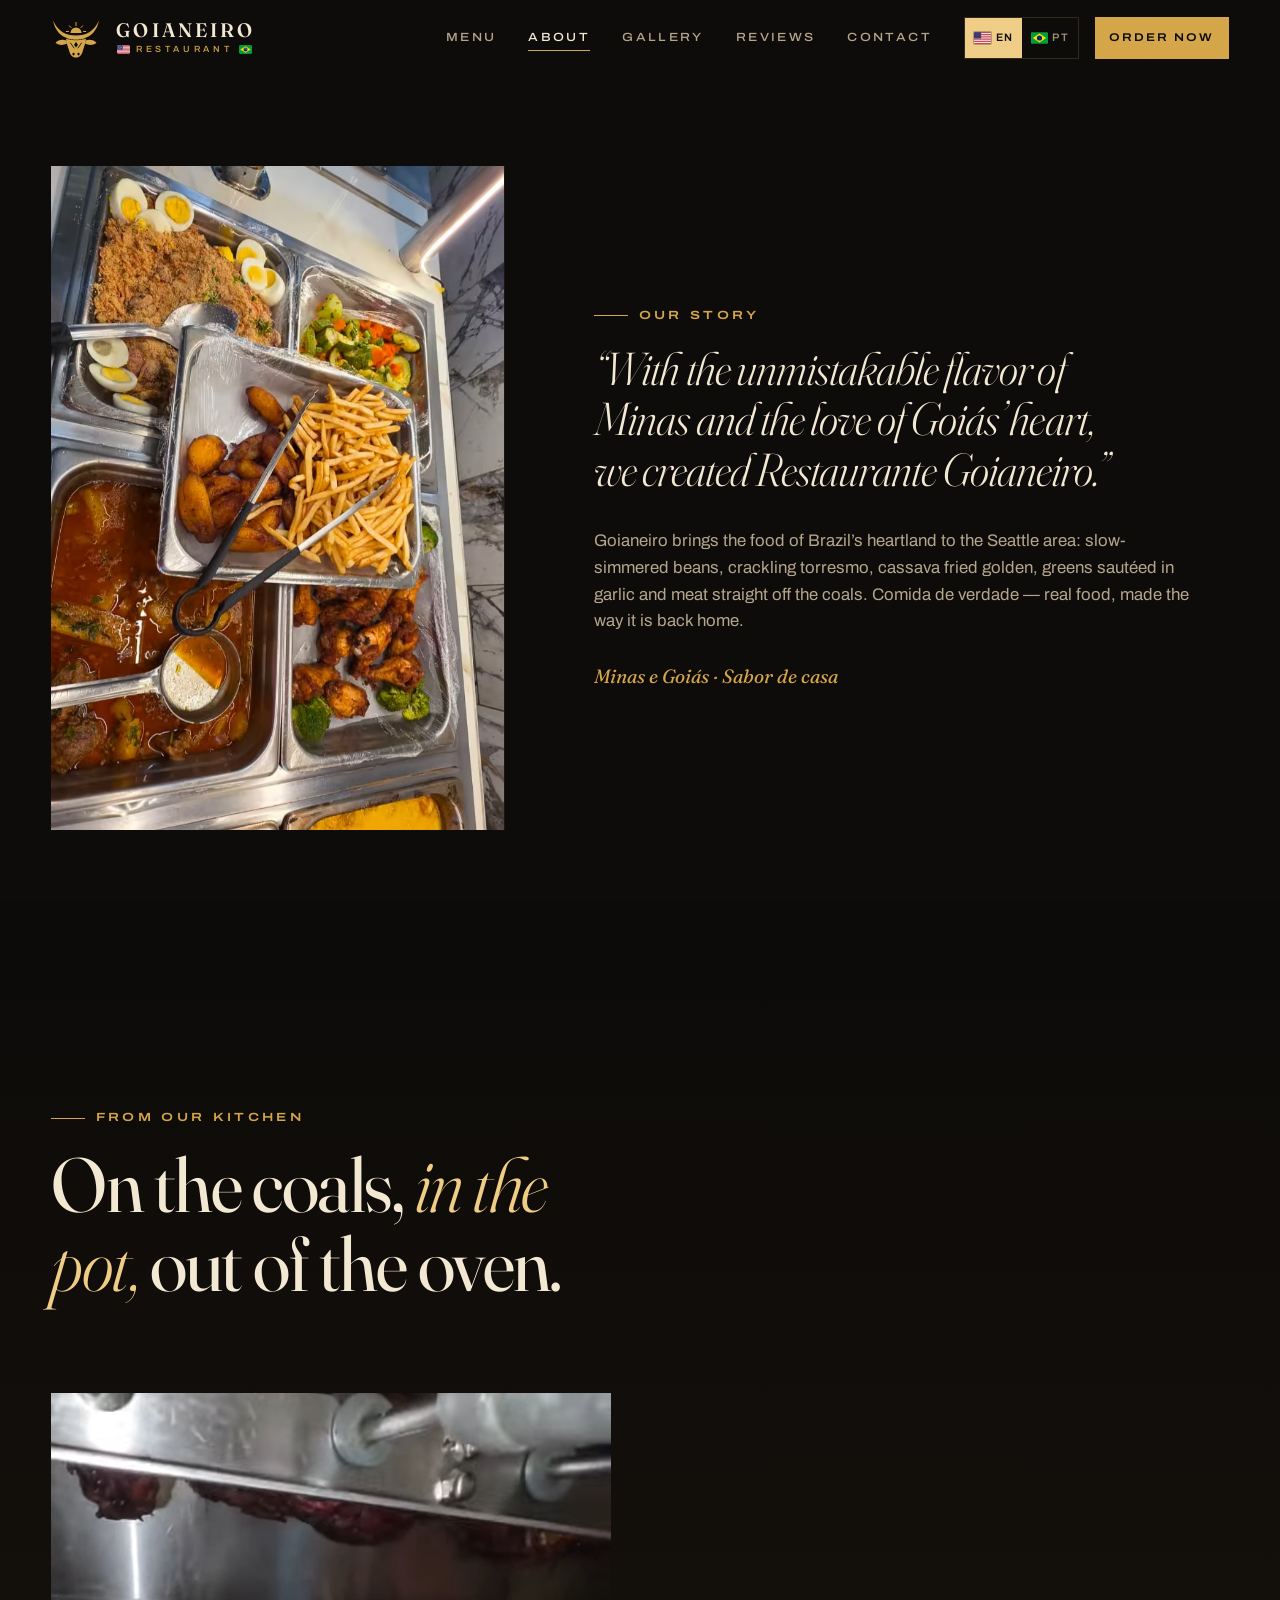
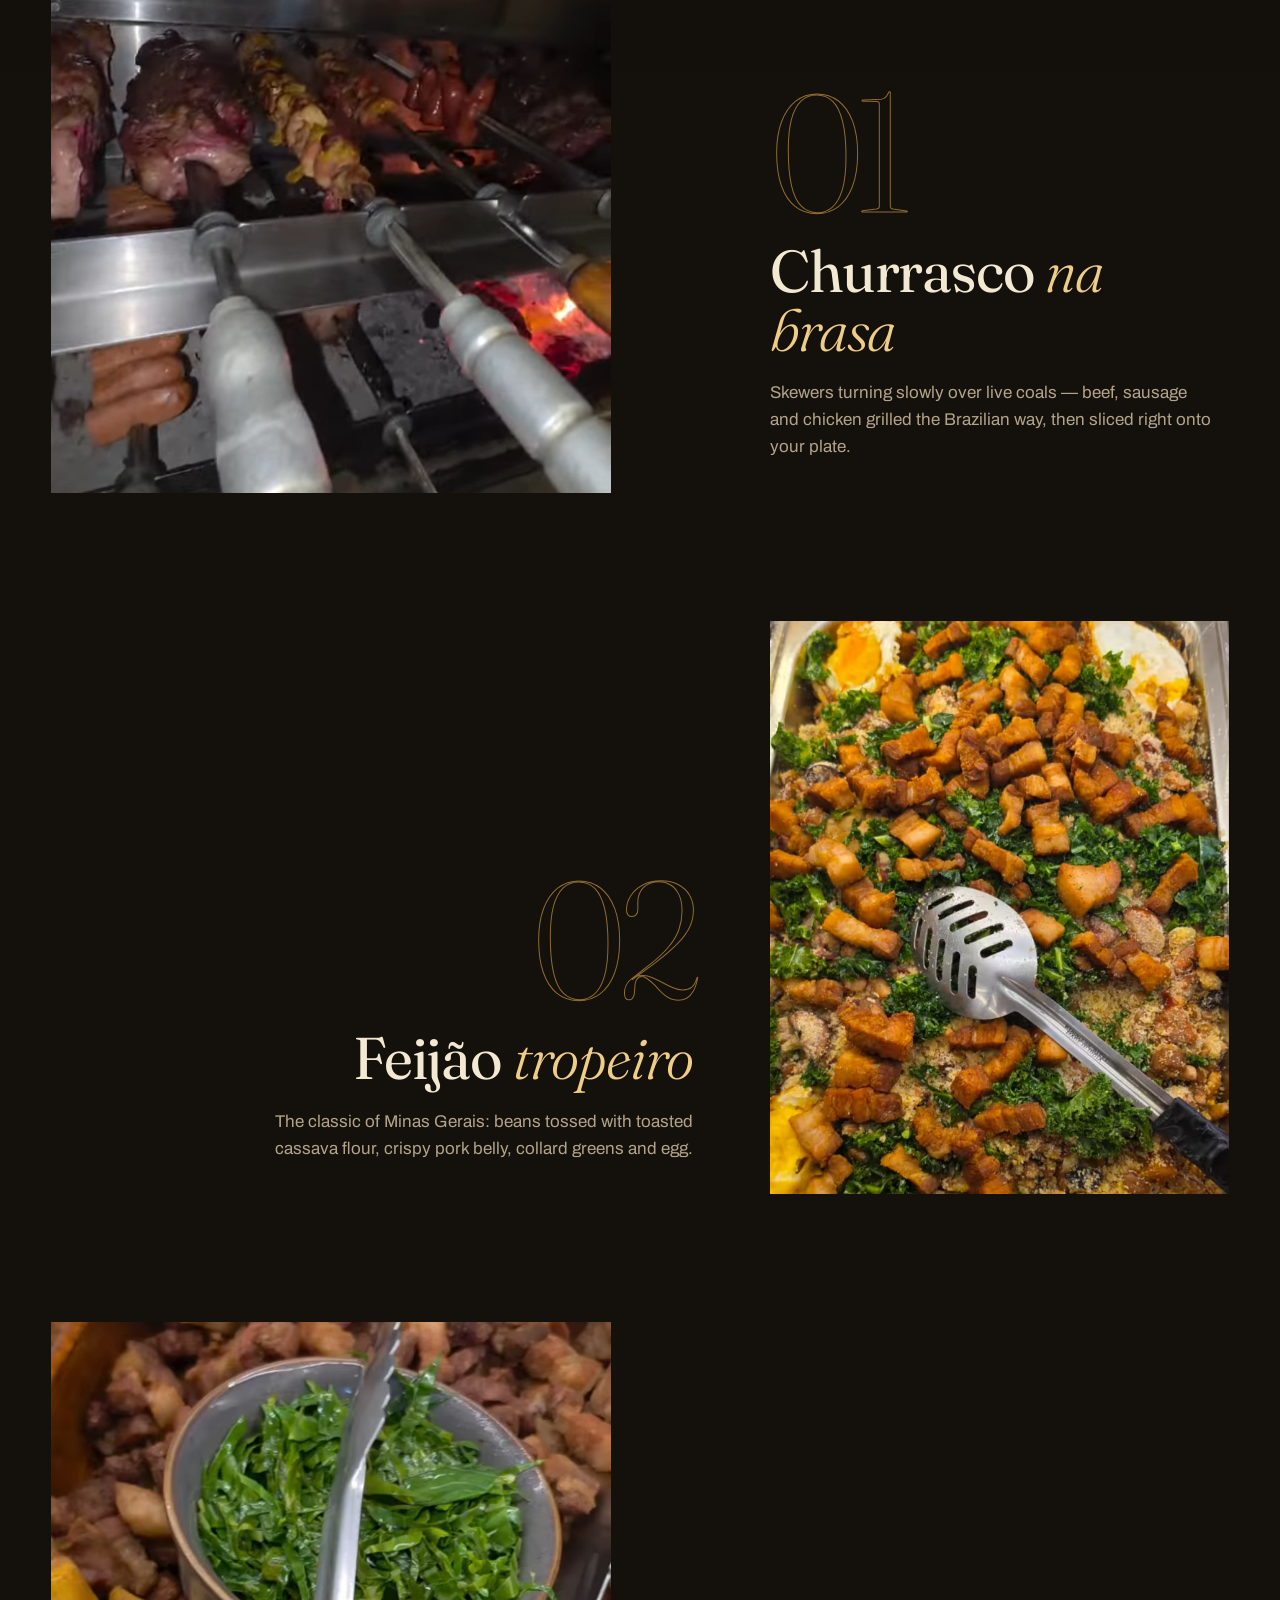
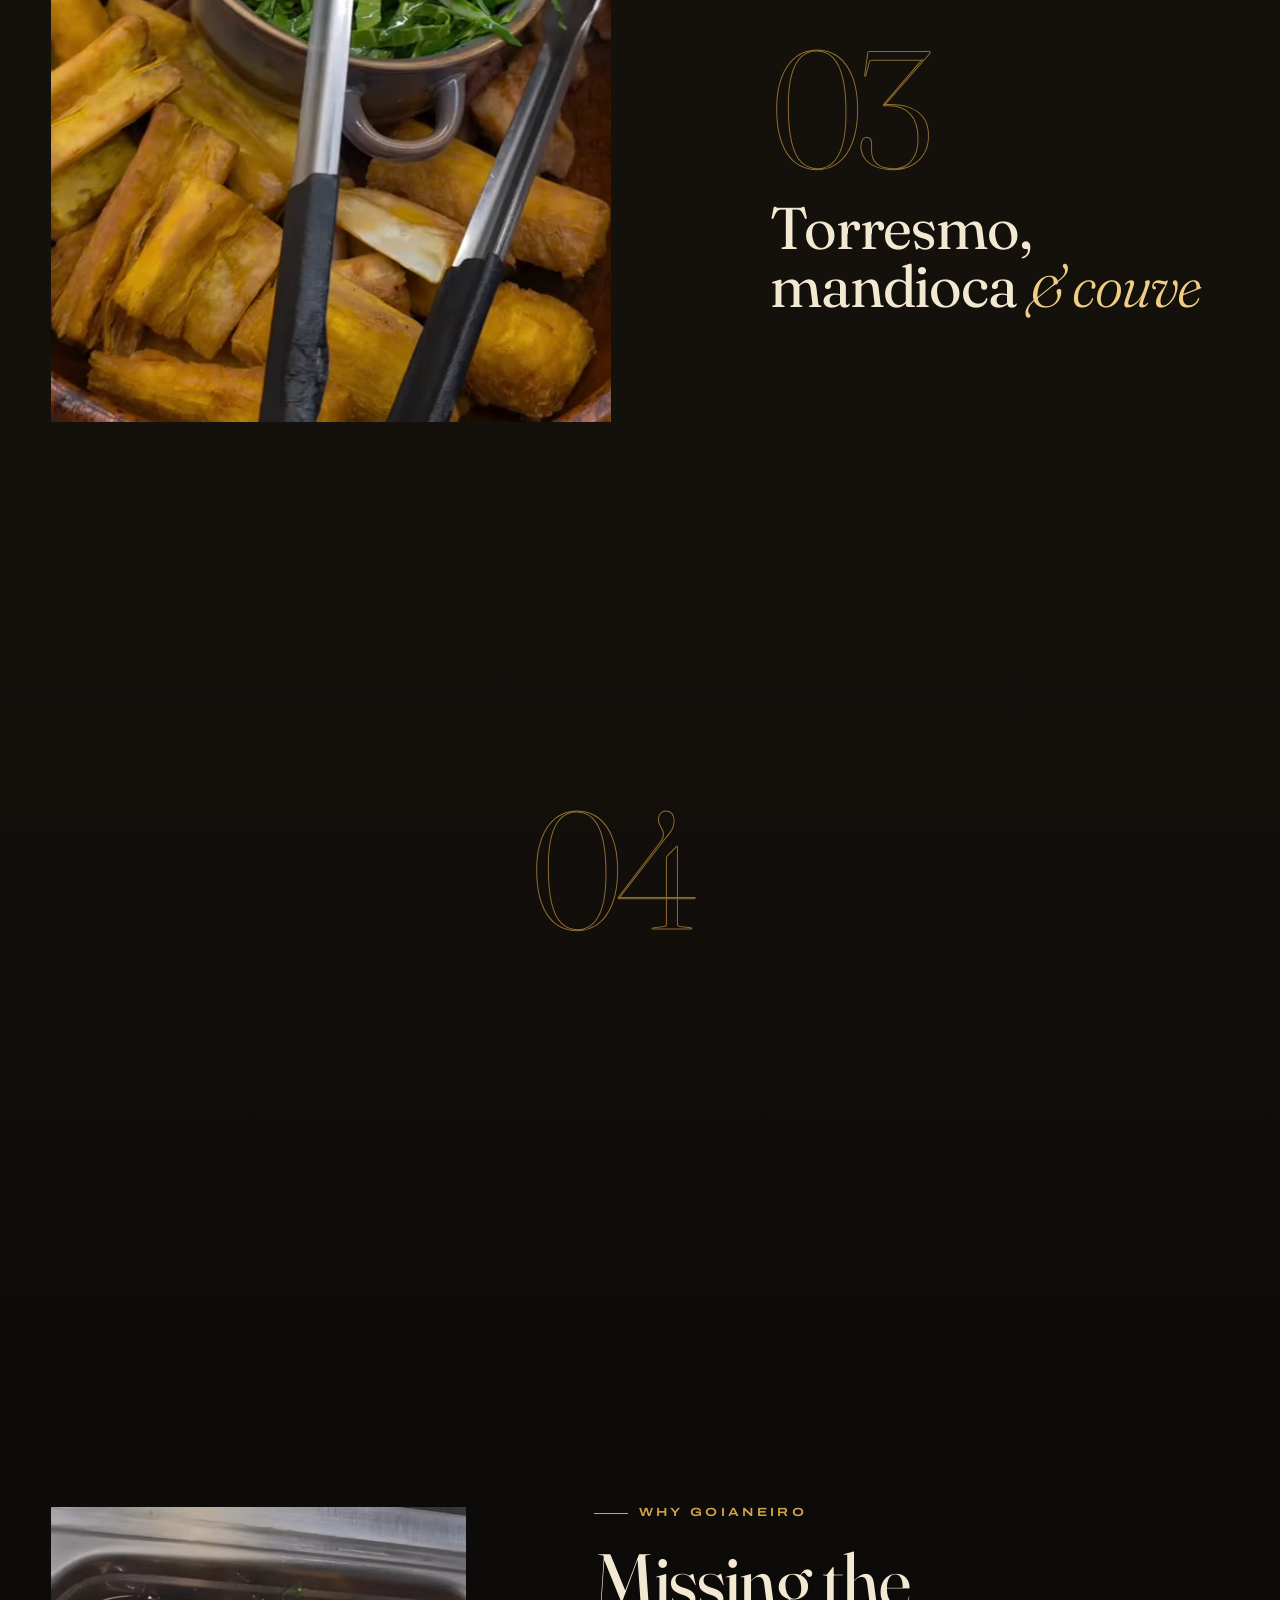
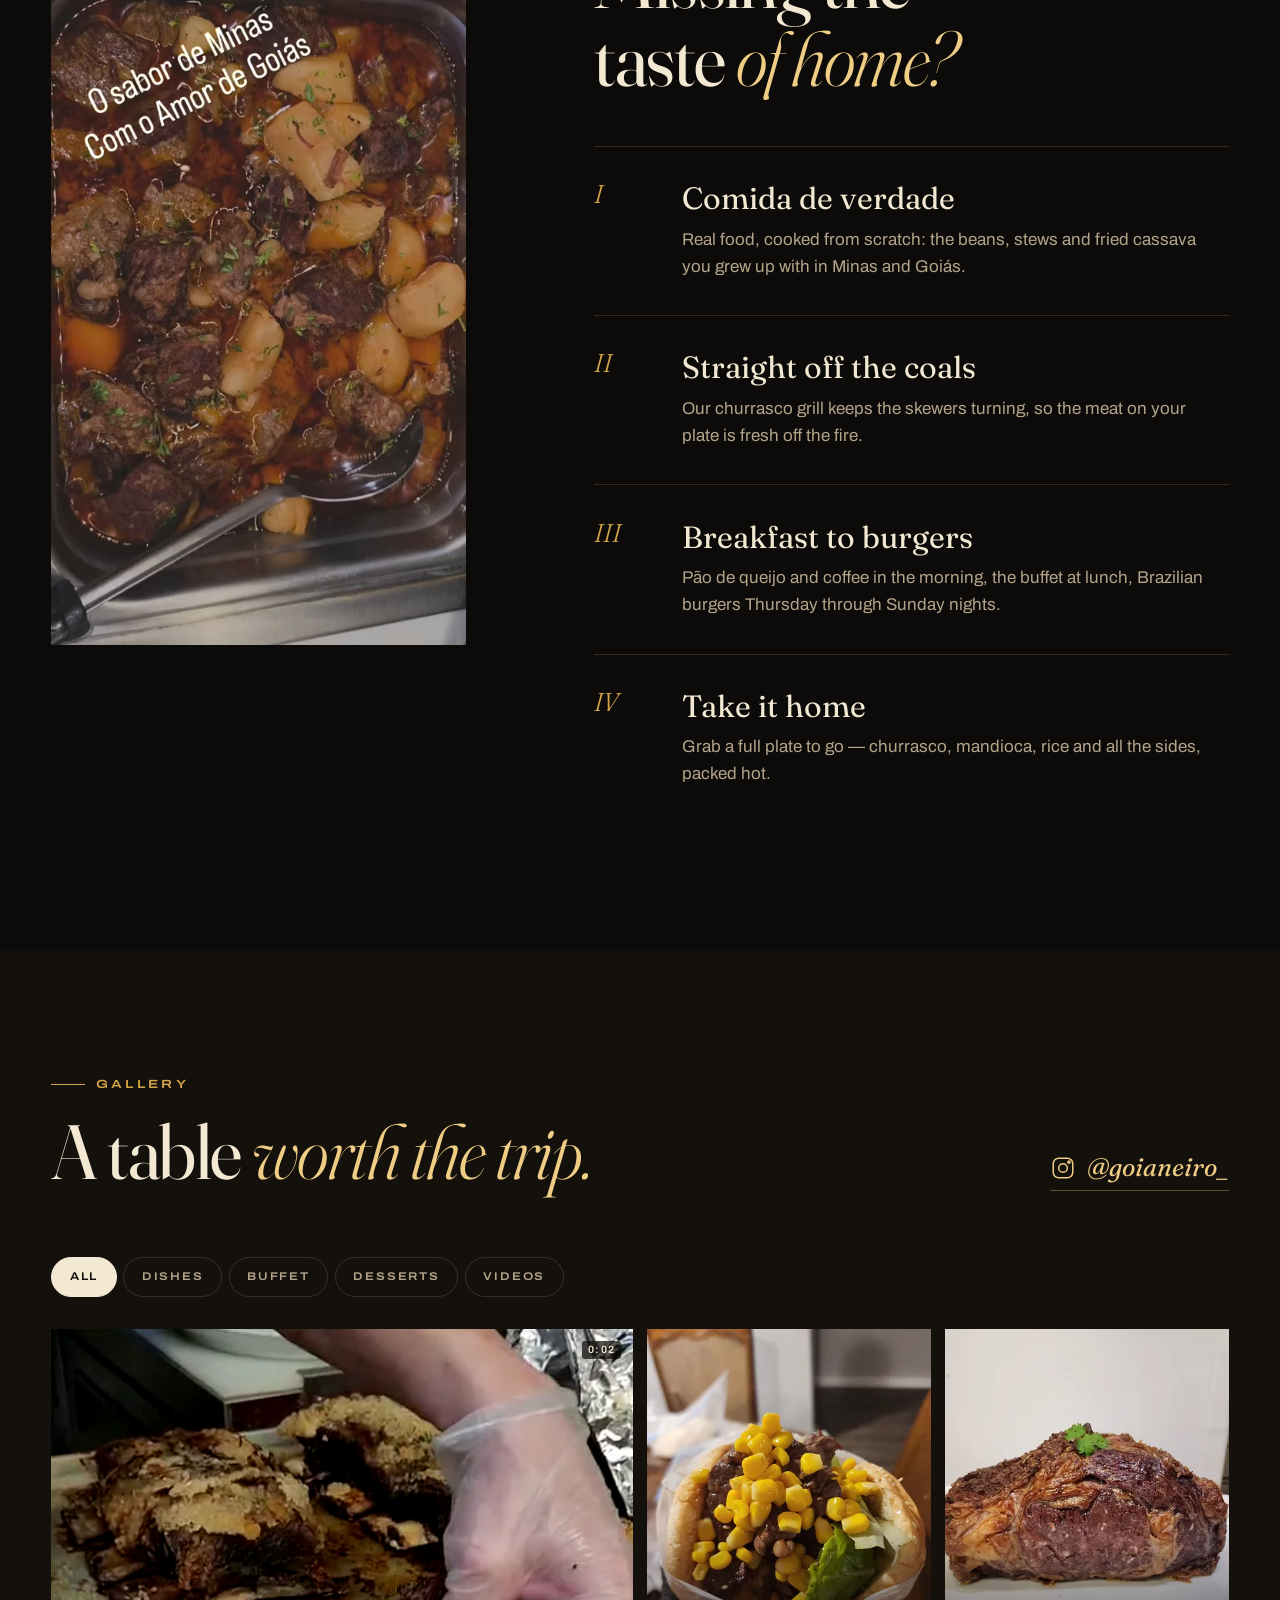
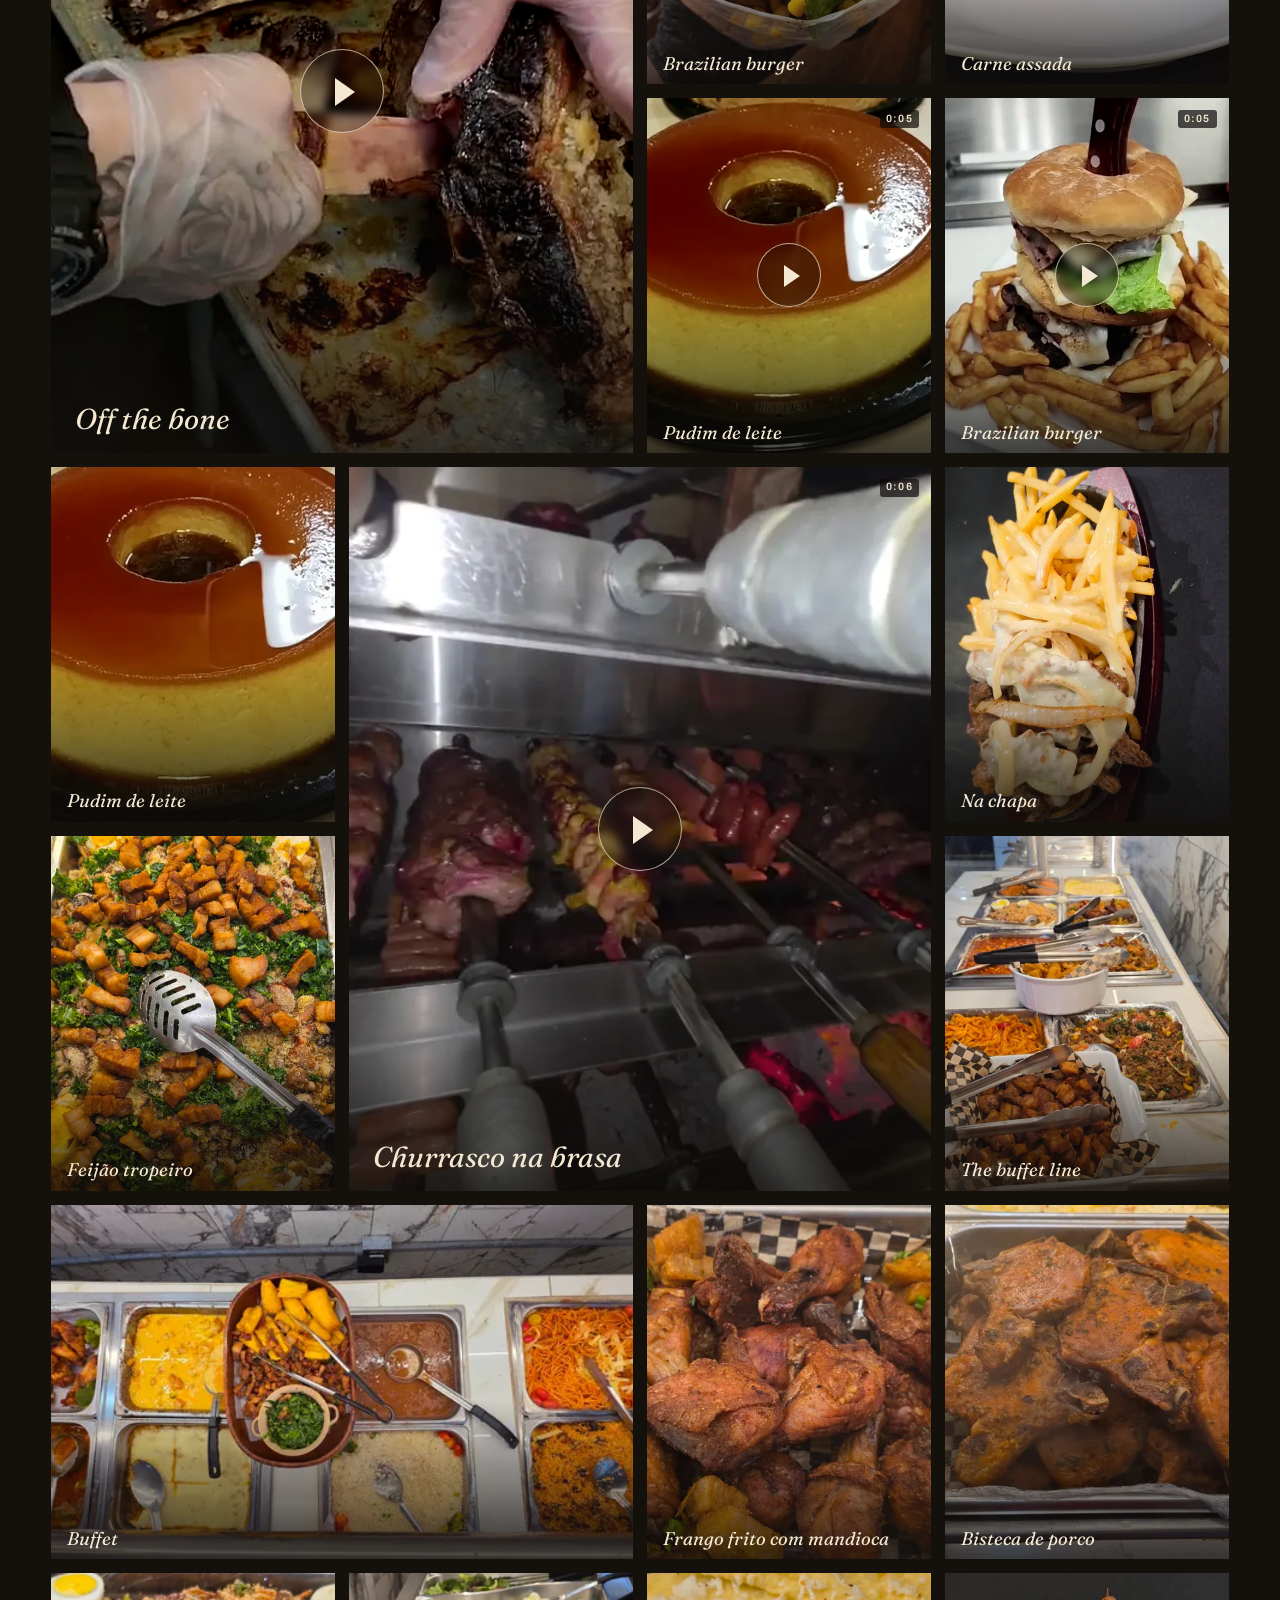
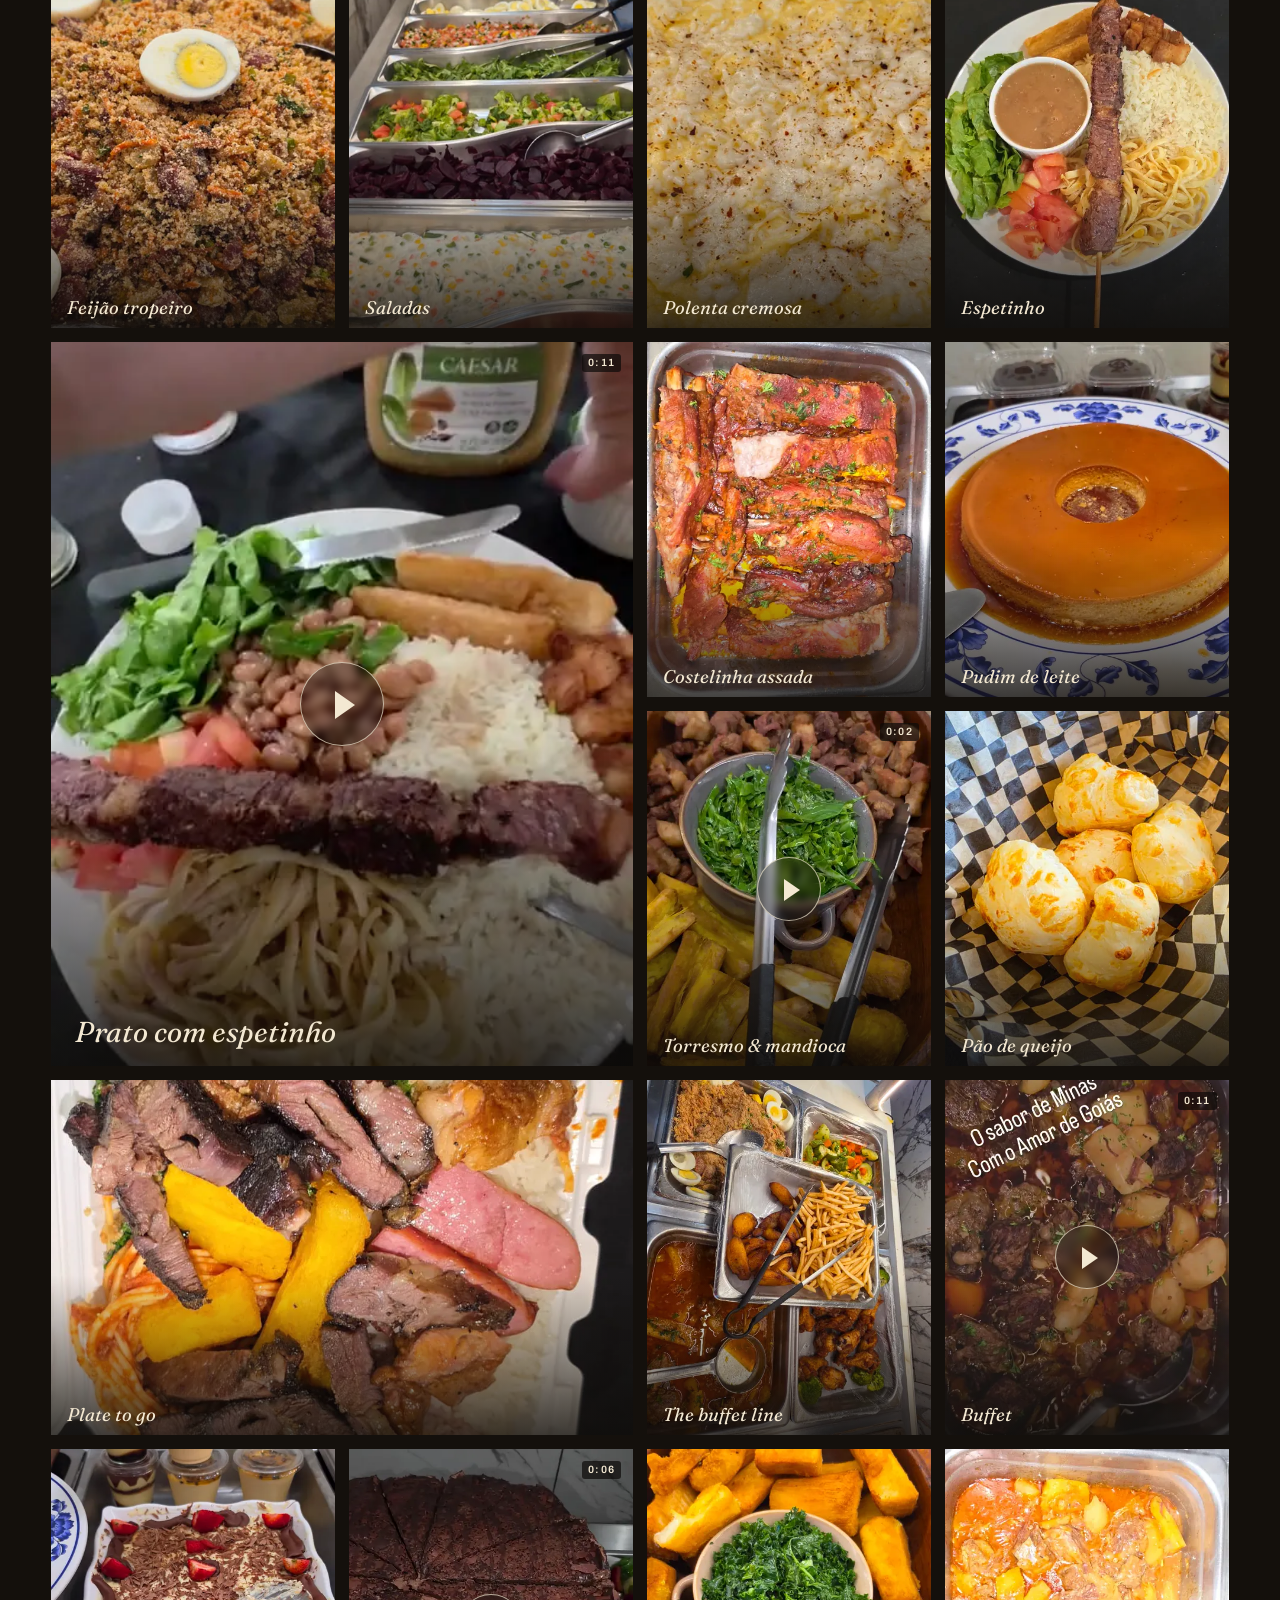
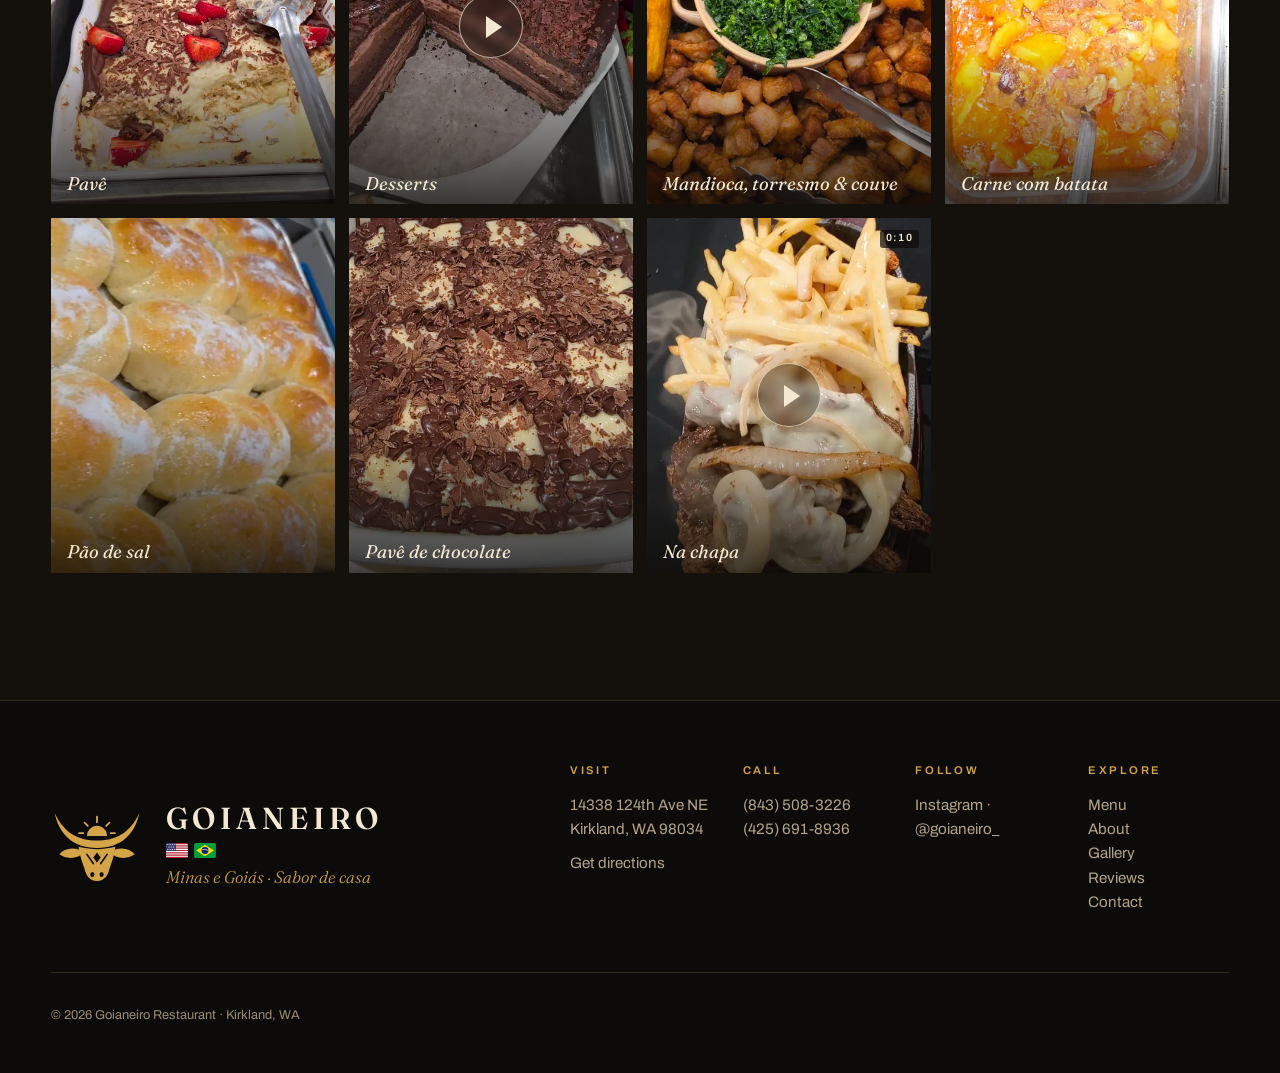
==== commit 0472c6ef: "Gallery: hold the pizza photo until pizzas are on the menu Co-Authored-By: Claude Opus 5.5 <noreply@" ====
--- a/about.html
+++ b/about.html
@@ -279,10 +279,6 @@
       <span class="tile__play" aria-hidden="true"></span><span class="tile__dur">0:05</span>
       <span class="tile__cap">Pudim de leite</span>
     </button>
-    <button class="tile" data-type="image" data-cat="dishes" data-full="assets/img/pizza-meio-a-meio-full.webp" aria-label="Pizza">
-      <img src="assets/img/pizza-meio-a-meio-400.webp" width="400" height="500" loading="lazy" decoding="async" alt="Half-and-half pizza: chocolate with strawberries, and salami with bacon">
-      <span class="tile__cap">Pizza</span>
-    </button>
     <button class="tile tile--video" data-type="video" data-cat="dishes video" data-full="assets/video/burger-torre" data-poster="assets/video/burger-torre-poster.webp" aria-label="Play video: Brazilian burger">
       <img src="assets/video/burger-torre-poster.webp" width="540" height="960" loading="lazy" decoding="async" alt="">
       <span class="tile__play" aria-hidden="true"></span><span class="tile__dur">0:05</span>
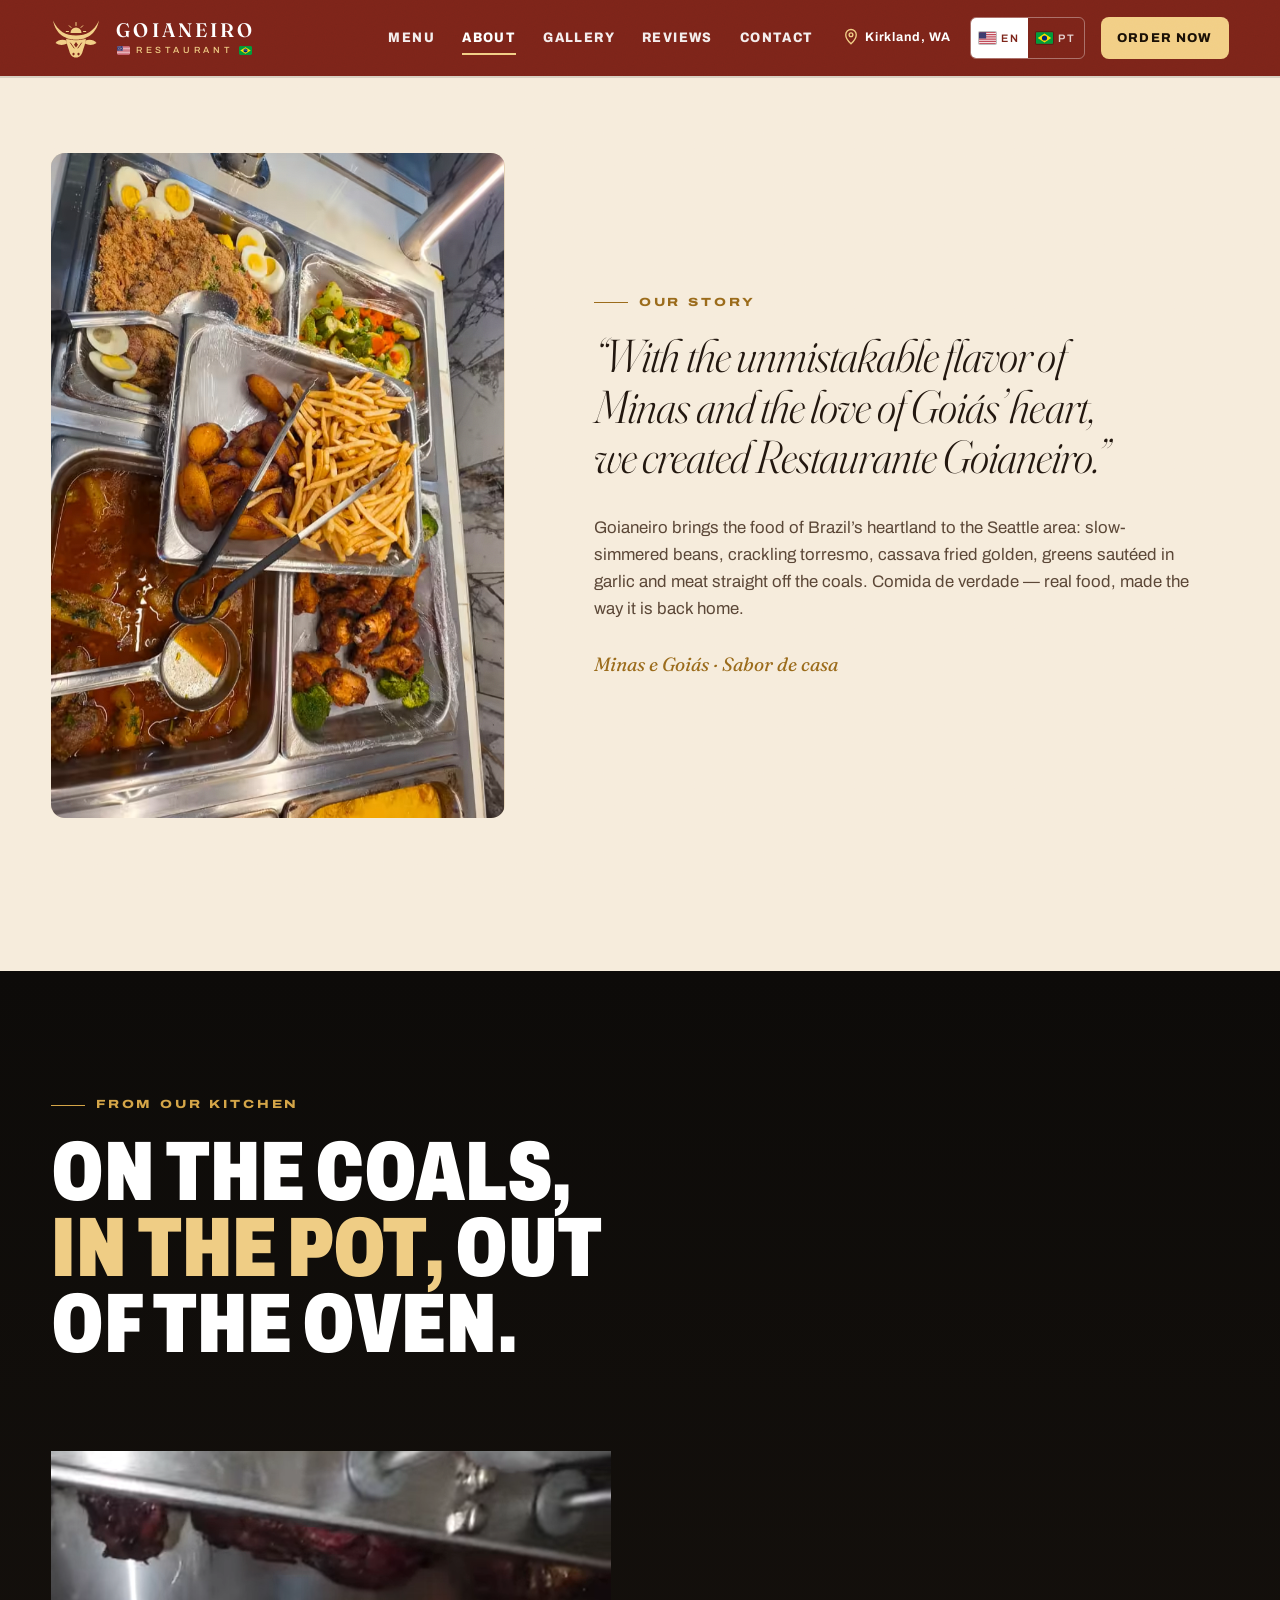
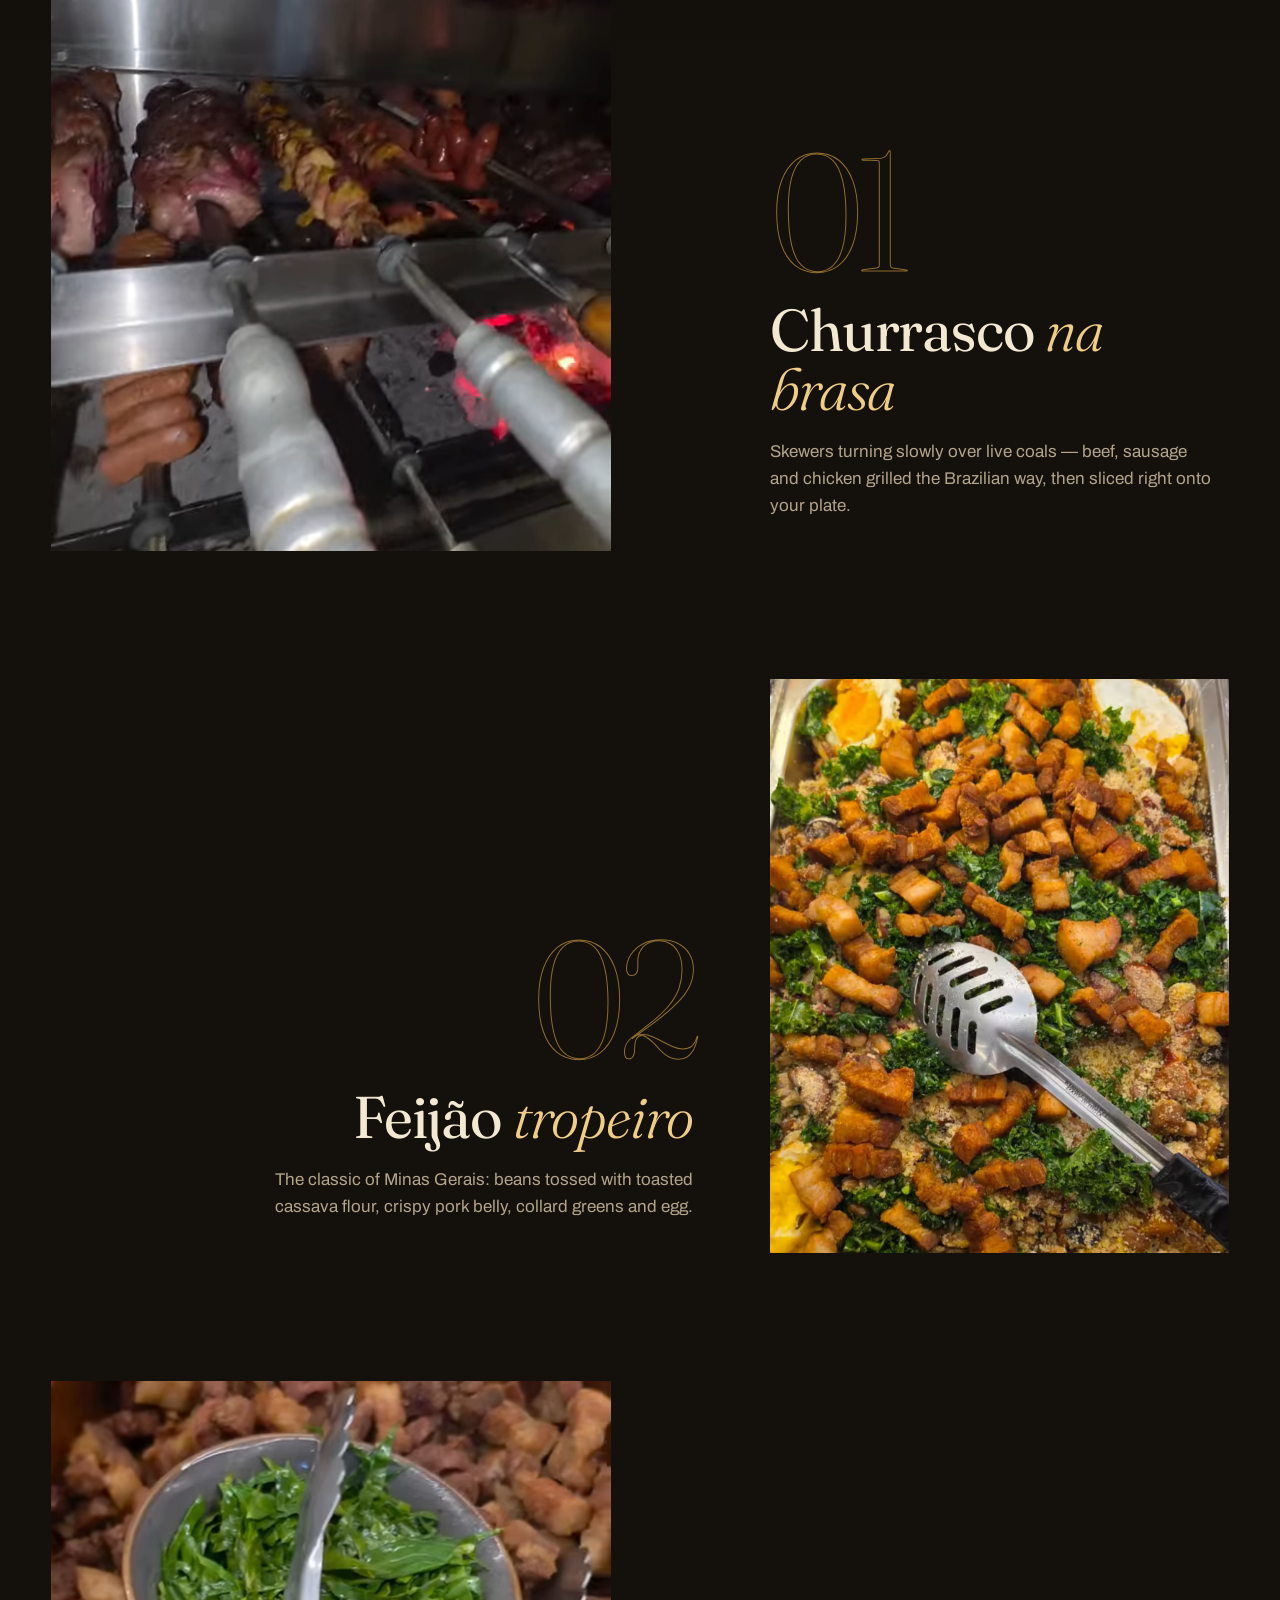
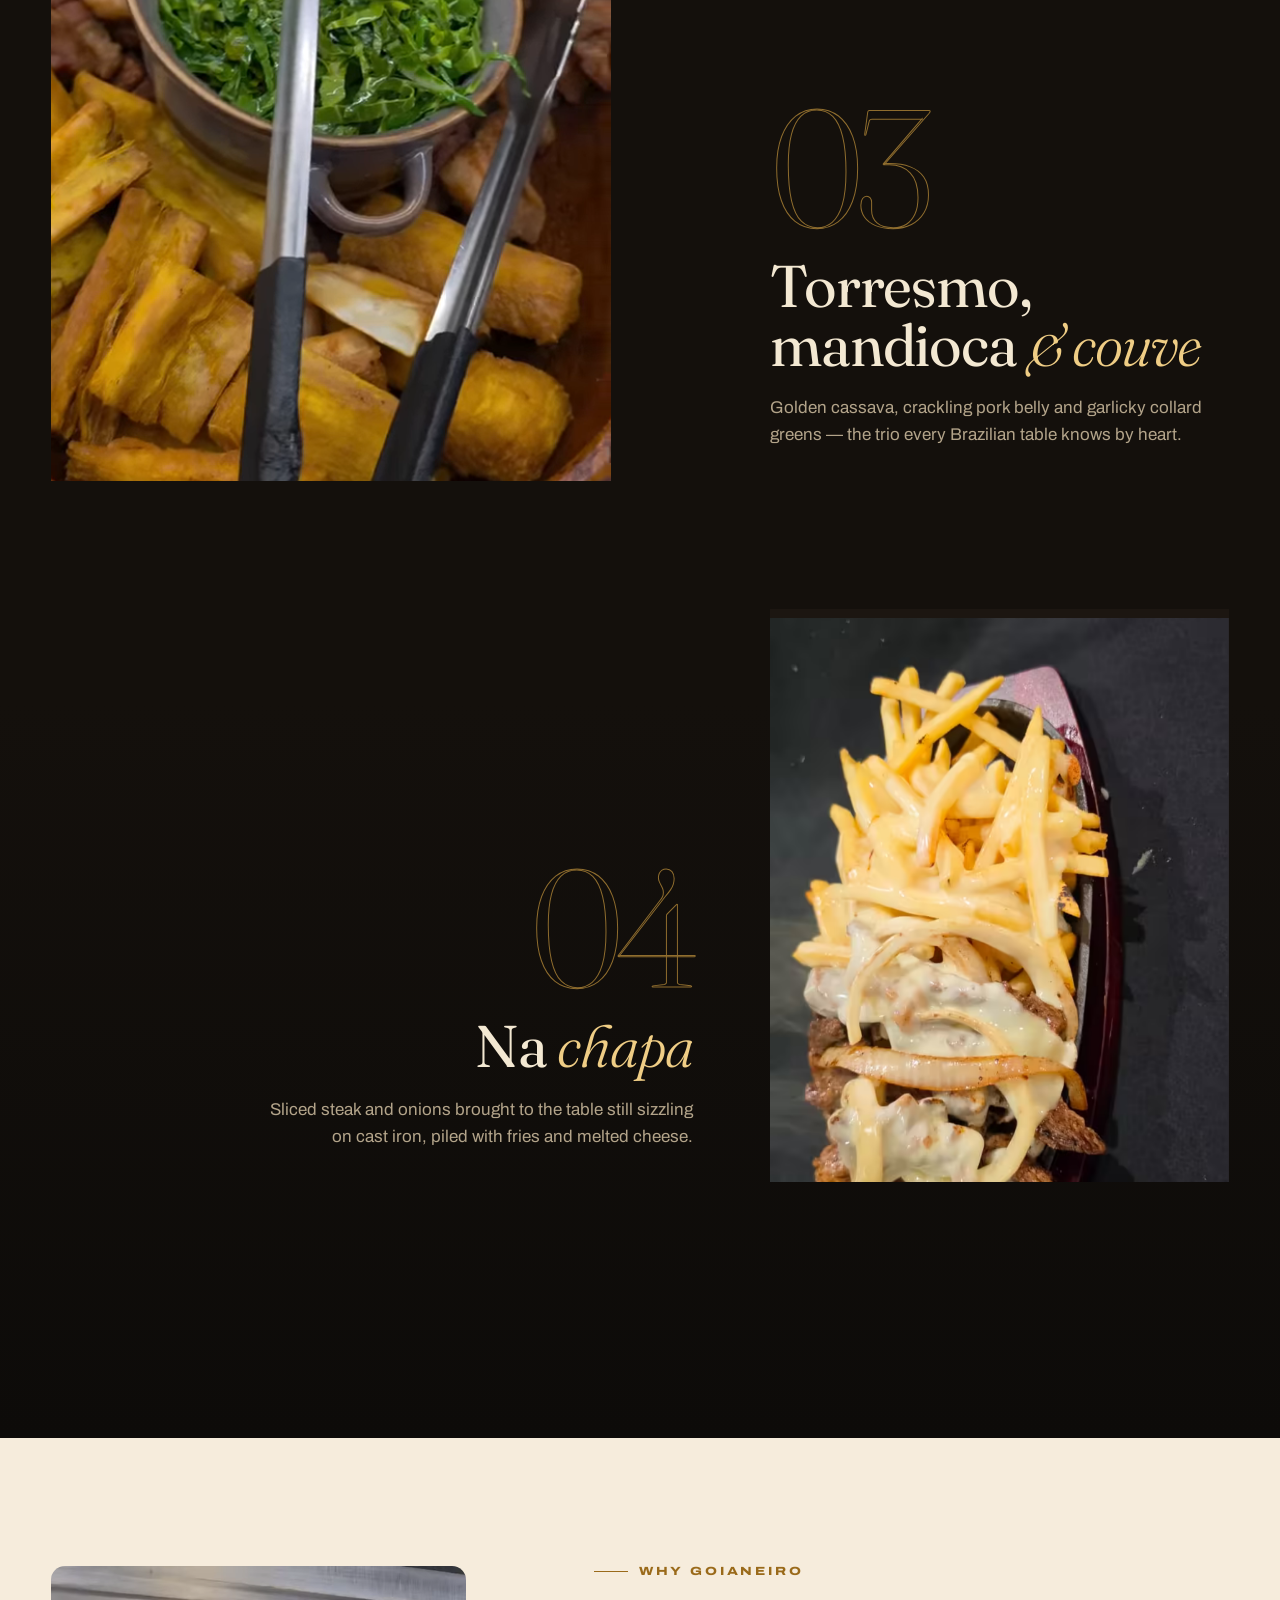
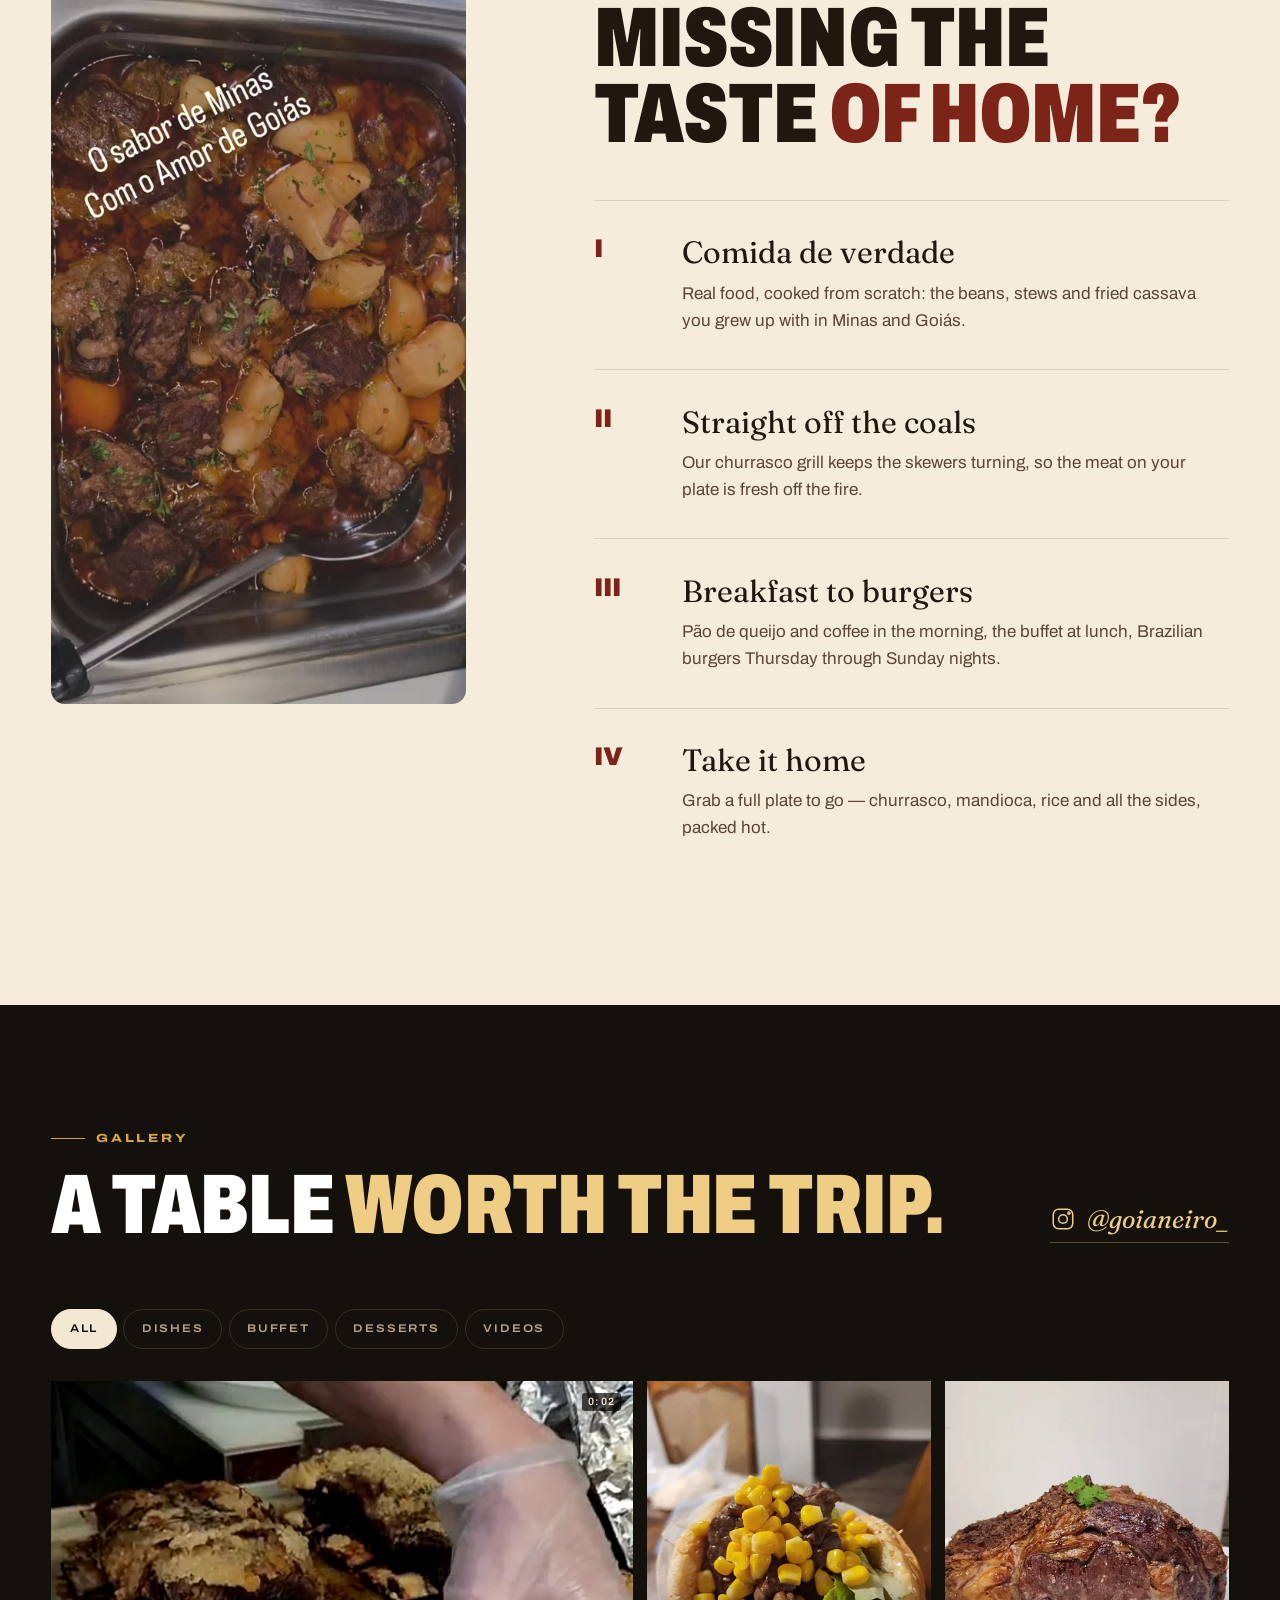
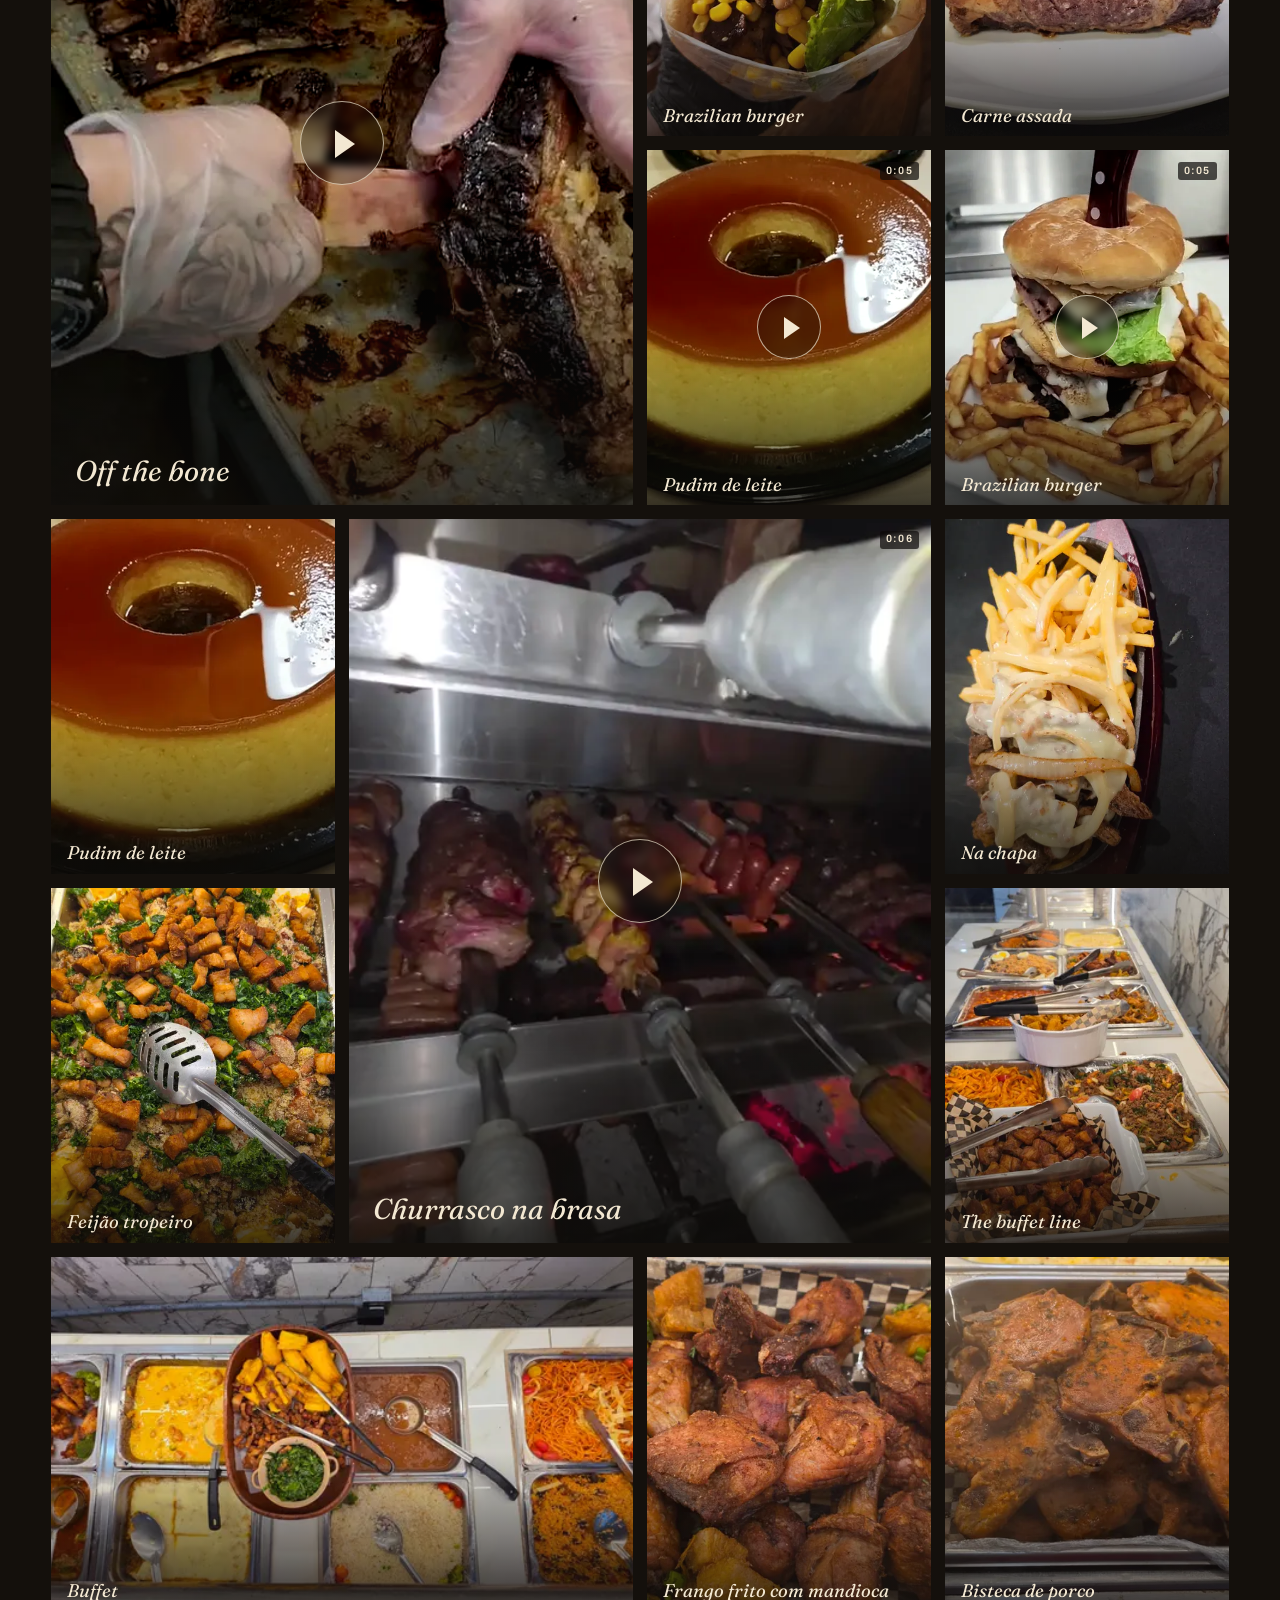
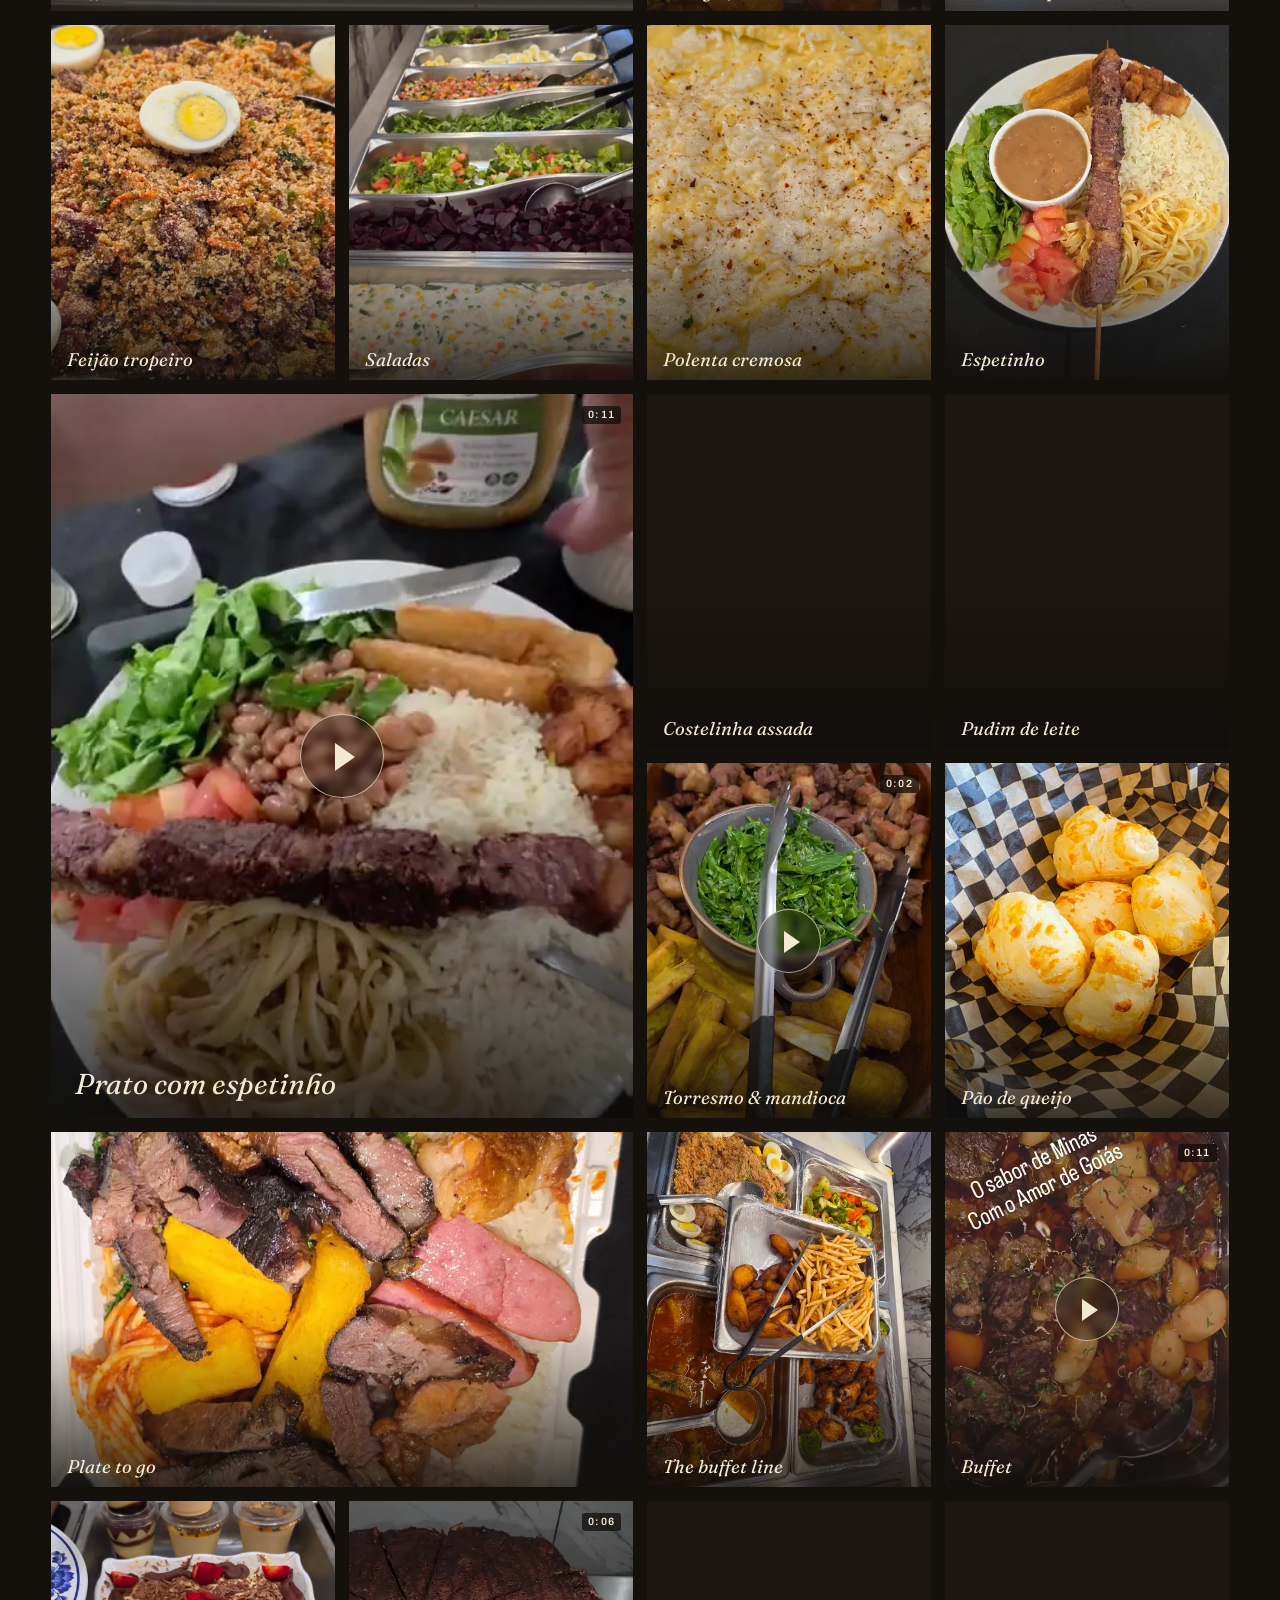
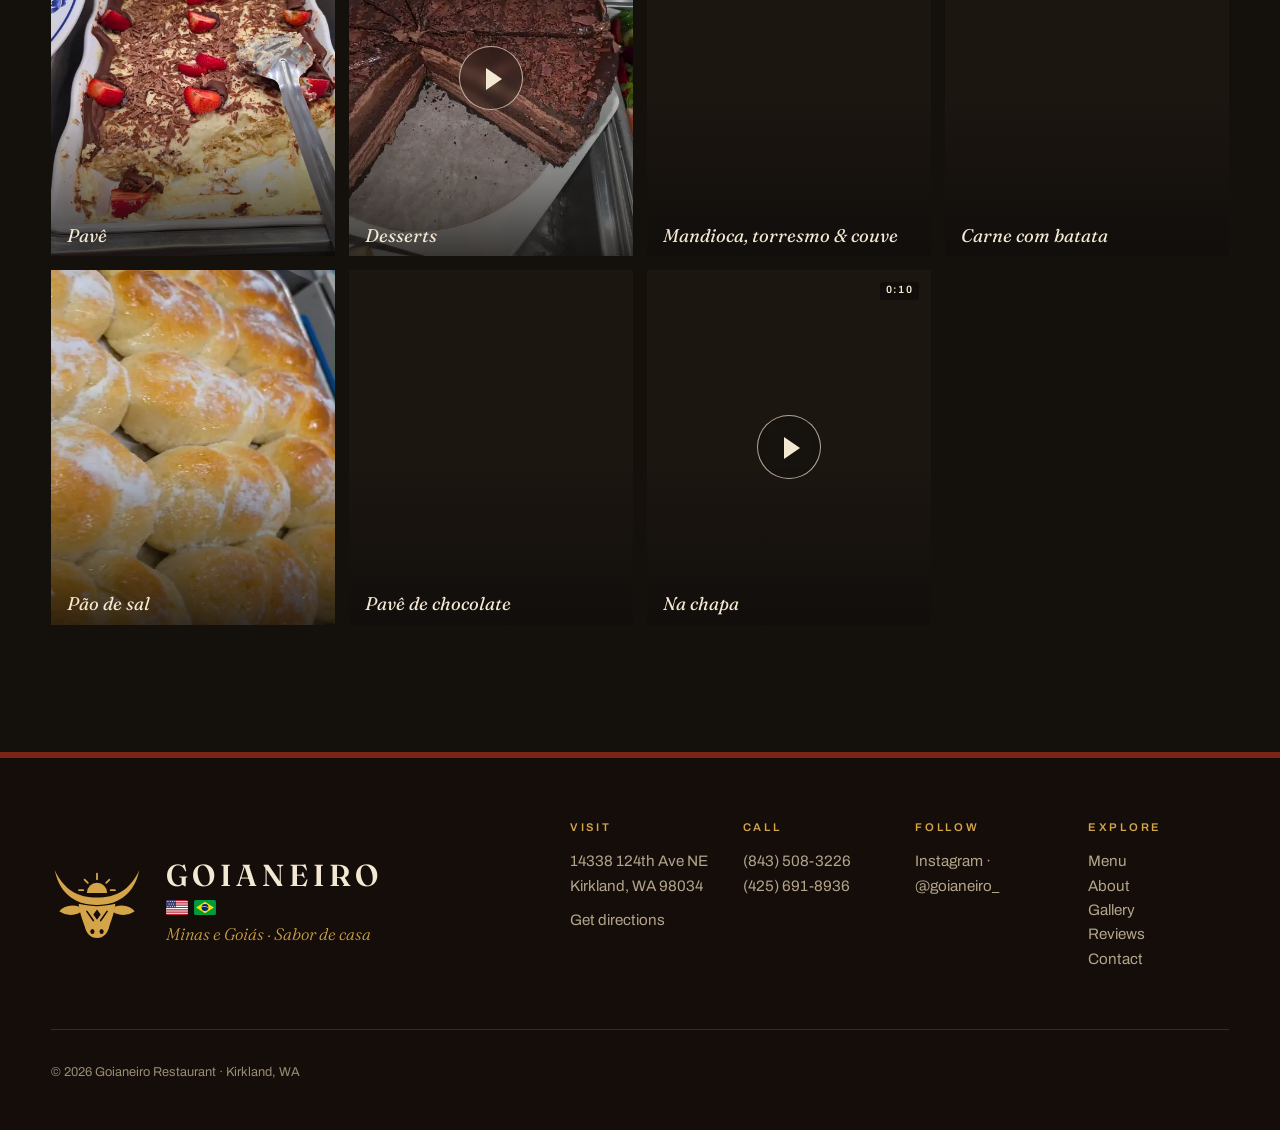
==== commit cb0d6b10: "Remodel the site with a big-chain restaurant feel - Solid brand-red header with "find us" link; new " ====
--- a/about.html
+++ b/about.html
@@ -31,8 +31,8 @@
 
 <link rel="preconnect" href="https://fonts.googleapis.com">
 <link rel="preconnect" href="https://fonts.gstatic.com" crossorigin>
-<link rel="stylesheet" href="https://fonts.googleapis.com/css2?family=Archivo:wdth,wght@62..125,400..700&family=Fraunces:ital,opsz,wght@0,9..144,300..700;1,9..144,300..700&display=swap">
-<link rel="stylesheet" href="assets/css/styles.css?v=20261015">
+<link rel="stylesheet" href="https://fonts.googleapis.com/css2?family=Archivo:wdth,wght@62..125,400..900&family=Fraunces:ital,opsz,wght@0,9..144,300..700;1,9..144,300..700&display=swap">
+<link rel="stylesheet" href="assets/css/styles.css?v=20261017b">
 
 <script>document.documentElement.classList.replace('no-js','js')</script>
 </head>
@@ -82,6 +82,9 @@
 
 <!-- ================= HEADER ================= -->
 <header class="site-header" id="top">
+  <button type="button" class="menu-btn" aria-controls="drawer" aria-expanded="false" aria-label="Open menu" data-drawer-open>
+    <span></span><span></span><span></span>
+  </button>
   <a class="brand" href="index.html" aria-label="Goianeiro Restaurant, home">
     <svg class="brand__mark" viewBox="0 0 200 190" aria-hidden="true"><use href="#g-mark"/></svg>
     <span class="brand__word">
@@ -97,6 +100,7 @@
     <a href="contact.html" data-i18n="navContact">Contact</a>
   </nav>
   <div class="header__actions">
+    <a class="findus" href="contact.html"><svg viewBox="0 0 24 24" aria-hidden="true"><path d="M12 21s7-6.2 7-12a7 7 0 0 0-14 0c0 5.8 7 12 7 12Z"/><circle cx="12" cy="9" r="2.5"/></svg><span data-i18n="findUs">Kirkland, WA</span></a>
     <div class="lang" role="group" aria-label="Language">
       <button type="button" data-lang="en" aria-pressed="true"><svg class="flag" viewBox="0 0 19 13" aria-hidden="true"><path fill="#b22234" d="M0 0h19v13H0z"/><path stroke="#fff" d="M0 1.5h19M0 3.5h19M0 5.5h19M0 7.5h19M0 9.5h19M0 11.5h19"/><path fill="#3c3b6e" d="M0 0h8v7H0z"/></svg> EN</button>
       <button type="button" data-lang="pt" aria-pressed="false"><svg class="flag" viewBox="0 0 19 13" aria-hidden="true"><path fill="#009c3b" d="M0 0h19v13H0z"/><path fill="#ffdf00" d="M9.5 1.5 17 6.5l-7.5 5-7.5-5z"/><circle cx="9.5" cy="6.5" r="2.9" fill="#002776"/></svg> PT</button>
@@ -108,7 +112,7 @@
 <main id="main">
 
 <!-- ================= STORY ================= -->
-<section class="story page-top" id="story" aria-labelledby="story-title">
+<section class="story page-top light" id="story" aria-labelledby="story-title">
   <div class="story__media">
     <figure class="frame frame--tall" data-reveal="clip">
       <picture>
@@ -207,7 +211,7 @@
 </section>
 
 <!-- ================= EXPERIENCE ================= -->
-<section class="experience" id="experience" aria-labelledby="exp-title">
+<section class="experience light" id="experience" aria-labelledby="exp-title">
   <div class="experience__sticky">
     <figure class="frame frame--portrait" data-reveal="clip">
       <video data-autoplay muted loop playsinline preload="none" poster="assets/video/buffet-poster.webp" aria-label="Walking along the Goianeiro buffet: pasta, breaded steak, beans and stews">
@@ -436,6 +440,26 @@
   <p class="footer__legal">© <span data-year></span> Goianeiro Restaurant · Kirkland, WA</p>
 </footer>
 
+<!-- Mobile menu -->
+<div class="drawer" id="drawer" hidden>
+  <div class="drawer__panel" role="dialog" aria-modal="true" aria-label="Menu">
+    <button type="button" class="drawer__close" aria-label="Close menu" data-drawer-close>×</button>
+    <nav class="drawer__nav" aria-label="Mobile">
+      <a href="index.html" data-i18n="navHome">Home</a>
+      <a href="menu.html" data-i18n="navMenu">Menu</a>
+      <a href="about.html" aria-current="page" data-i18n="navAbout">About</a>
+      <a href="about.html#gallery" data-i18n="navGallery">Gallery</a>
+      <a href="reviews.html" data-nav-reviews data-i18n="navReviews">Reviews</a>
+      <a href="contact.html" data-i18n="navContact">Contact</a>
+    </nav>
+    <div class="drawer__foot">
+      <button type="button" class="btn btn--red btn--block" data-open-order data-i18n="ctaOrder">Order now</button>
+      <a class="btn btn--line btn--block" data-tel href="contact.html"><span data-i18n="ctaCall">Call now</span></a>
+      <p class="drawer__addr"><span data-addr-line1>14338 124th Ave NE</span><br><span data-addr-line2>Kirkland, WA 98034</span></p>
+    </div>
+  </div>
+</div>
+
 <!-- Mobile action bar -->
 <nav class="actionbar" aria-label="Quick actions">
   <button type="button" data-open-order>
@@ -484,6 +508,6 @@
   <p class="lightbox__count" data-lb-count></p>
 </dialog>
 
-<script src="assets/js/main.js?v=20261015" defer></script>
+<script src="assets/js/main.js?v=20261017b" defer></script>
 </body>
 </html>
--- a/assets/css/styles.css
+++ b/assets/css/styles.css
@@ -27,6 +27,7 @@
   --ease: cubic-bezier(.2, .7, .1, 1);
   --ease-io: cubic-bezier(.65, 0, .35, 1);
   --header-h: 76px;
+  --on-gold: #1a1006;
 }
 
 *, *::before, *::after { box-sizing: border-box; }
@@ -54,10 +55,10 @@
 a { color: inherit; }
 button { font: inherit; color: inherit; }
 em { font-style: italic; }
-::selection { background: var(--gold); color: var(--ink); }
+::selection { background: var(--gold); color: var(--on-gold); }
 :focus-visible { outline: 2px solid var(--gold-2); outline-offset: 3px; }
 
-.skip { position: absolute; left: -999px; top: 8px; z-index: 200; background: var(--gold); color: var(--ink); padding: 10px 16px; }
+.skip { position: absolute; left: -999px; top: 8px; z-index: 200; background: var(--gold); color: var(--on-gold); padding: 10px 16px; }
 .skip:focus { left: 8px; }
 
 /* ---------- type ---------- */
@@ -99,7 +100,7 @@
 }
 .btn--sm { --h: 42px; padding: 0 1.2em; font-size: .7rem; }
 .btn--block { width: 100%; }
-.btn--gold { background: var(--gold); color: var(--ink); }
+.btn--gold { background: var(--gold); color: var(--on-gold); }
 .btn--gold::before, .btn--line::before {
   content: ""; position: absolute; inset: 0; z-index: -1;
   transform: translateY(101%); transition: transform .5s var(--ease);
@@ -107,7 +108,7 @@
 .btn--gold::before { background: var(--cream); }
 .btn--line { border-color: var(--line-2); color: var(--cream); background: transparent; }
 .btn--line::before { background: var(--gold); }
-.btn--line:hover { color: var(--ink); border-color: var(--gold); }
+.btn--line:hover { color: var(--on-gold); border-color: var(--gold); }
 .btn:hover::before { transform: translateY(0); }
 .btn--text { padding: 0 .2em; color: var(--gold-2); min-height: 44px; }
 .btn--text span[aria-hidden] { transition: transform .4s var(--ease); }
@@ -146,7 +147,7 @@
   font: 600 .68rem/1 var(--f-ui); letter-spacing: .12em; color: var(--faint); display: flex; align-items: center; gap: .45em;
   transition: color .3s, background .3s;
 }
-.lang button[aria-pressed="true"] { color: var(--ink); background: var(--gold-2); }
+.lang button[aria-pressed="true"] { color: var(--on-gold); background: var(--gold-2); }
 .lang button:not([aria-pressed="true"]):hover { color: var(--cream); }
 
 /* ---------- hero: 3D stage ----------
@@ -414,7 +415,7 @@
   display: inline-flex; align-items: center; min-height: 22px; padding: 0 .65em; border: 1px solid var(--line-2); border-radius: 999px;
   font: 600 .6rem/1 var(--f-ui); font-variation-settings: "wdth" 115; letter-spacing: .16em; text-transform: uppercase; color: var(--gold-2); white-space: nowrap;
 }
-.tag--new { background: var(--gold); border-color: var(--gold); color: var(--ink); }
+.tag--new { background: var(--gold); border-color: var(--gold); color: var(--on-gold); }
 .mlist__row .tag { align-self: center; }
 
 /* house plates: the signature video on the left */
@@ -422,7 +423,7 @@
 .mvideo video { width: 100%; height: 100%; object-fit: cover; display: block; }
 .mvideo::after { content: ""; position: absolute; inset: 0; background: linear-gradient(180deg, rgba(13, 11, 9, .35), transparent 22%, transparent 70%, rgba(13, 11, 9, .55)); pointer-events: none; }
 .mvideo__badge {
-  position: absolute; z-index: 1; top: 16px; left: 16px; padding: .55em .9em; background: var(--gold); color: var(--ink);
+  position: absolute; z-index: 1; top: 16px; left: 16px; padding: .55em .9em; background: var(--gold); color: var(--on-gold);
   font: 600 .64rem/1 var(--f-ui); font-variation-settings: "wdth" 118; letter-spacing: .22em; text-transform: uppercase;
 }
 .mvideo__cap { margin-top: 1rem; font: italic 300 1.1rem/1.3 var(--f-display); color: var(--muted); }
@@ -456,7 +457,7 @@
 .mshot { margin: 0; }
 .mshot button { width: 100%; }
 .mshot figcaption { margin-top: .55rem; font: italic 400 .98rem/1.2 var(--f-display); color: var(--cream); }
-.mshot__new { position: absolute; z-index: 1; top: 8px; left: 8px; padding: .45em .6em; background: var(--gold); color: var(--ink); font: 600 .56rem/1 var(--f-ui); letter-spacing: .18em; text-transform: uppercase; }
+.mshot__new { position: absolute; z-index: 1; top: 8px; left: 8px; padding: .45em .6em; background: var(--gold); color: var(--on-gold); font: 600 .56rem/1 var(--f-ui); letter-spacing: .18em; text-transform: uppercase; }
 
 /* ---------- experience ---------- */
 .experience {
@@ -587,7 +588,7 @@
 .lightbox__stage img, .lightbox__stage video { max-width: 100%; max-height: 84svh; width: auto; height: auto; object-fit: contain; animation: lbIn .5s var(--ease); }
 @keyframes lbIn { from { opacity: 0; transform: scale(.97); } }
 .lightbox__btn { position: fixed; z-index: 2; width: 52px; height: 52px; border: 1px solid var(--line-2); background: rgba(13, 11, 9, .6); color: var(--cream); font-size: 1.8rem; line-height: 1; cursor: pointer; transition: background .3s, color .3s; }
-.lightbox__btn:hover { background: var(--gold); color: var(--ink); }
+.lightbox__btn:hover { background: var(--gold); color: var(--on-gold); }
 .lightbox__close { top: 16px; right: 16px; }
 .lightbox__prev { left: 16px; top: 50%; translate: 0 -50%; }
 .lightbox__next { right: 16px; top: 50%; translate: 0 -50%; }
@@ -692,7 +693,7 @@
     background: none; border: 0; text-decoration: none; cursor: pointer;
     font: 600 .62rem/1 var(--f-ui); letter-spacing: .14em; text-transform: uppercase; color: var(--muted);
   }
-  .actionbar button:first-child { background: var(--gold); color: var(--ink); }
+  .actionbar button:first-child { background: var(--gold); color: var(--on-gold); }
   .actionbar svg { width: 22px; height: 22px; fill: none; stroke: currentColor; stroke-width: 1.5; stroke-linejoin: round; stroke-linecap: round; }
   .lightbox__prev, .lightbox__next { top: auto; bottom: 12px; translate: none; }
   .lightbox__count { bottom: 30px; }
@@ -962,3 +963,245 @@
 @media (prefers-reduced-motion: reduce) {
   .hl-card a, .hl-card__media img { transition: none; }
 }
+
+/* =========================================================
+   REMODEL (Oct 2026) — big-chain restaurant feel:
+   solid brand header, full-bleed film hero, bold condensed type,
+   big photo cards, warm light sections alternating with dark ones.
+   ========================================================= */
+:root {
+  --red: #7d2419; --red-2: #94301f; --red-dk: #5a1810;
+  --paper: #f6ecdc; --paper-2: #efe2cc; --paper-3: #e5d3b6;
+  --f-big: "Archivo", "Arial Narrow", Arial, sans-serif;
+  --radius: 14px;
+}
+/* light sections: same components, warm paper palette */
+.light {
+  --ink: var(--paper); --ink-2: var(--paper-2); --ink-3: var(--paper-3);
+  --cream: #22170f; --muted: #5a4636; --faint: #7b6651;
+  --gold: #9a6a1a; --gold-2: #8a2a1c; --gold-dim: #c49b54;
+  --line: rgba(70, 40, 20, .14); --line-2: rgba(70, 40, 20, .3);
+  background-color: var(--paper); color: var(--cream);
+}
+.light .display em, .light .dish__name em, .light .dcard__name em { color: var(--red); }
+
+/* ---------- big condensed display type ---------- */
+.big-title, .display--xl, .display--xxl, .panel__title, .ohero__title {
+  font-family: var(--f-big); font-weight: 900; font-variation-settings: "wdth" 72;
+  text-transform: uppercase; letter-spacing: -.005em; line-height: .9; font-style: normal;
+}
+.big-title { margin: 0; font-size: clamp(2.6rem, 6.4vw, 5.8rem); }
+.big-title em, .display--xl em, .display--xxl em, .panel__title em { font-style: normal; font-weight: 900; color: var(--gold-2); }
+.light .big-title em, .light .display--xl em, .light .display--xxl em { color: var(--red); }
+.big-title--light { color: #fff; }
+.big-title--light em { color: #f2cf86; }
+.display--xl { font-size: clamp(2.7rem, 6.6vw, 6rem); }
+.display--xxl { font-size: clamp(3.2rem, 10vw, 9.5rem); line-height: .86; }
+.panel__title { font-size: clamp(2.3rem, 4vw, 3.6rem); }
+.kicker { font-weight: 800; letter-spacing: .24em; }
+
+/* ---------- buttons: solid, rounded, punchy ---------- */
+.btn { border-radius: 8px; font-weight: 800; font-variation-settings: "wdth" 100; letter-spacing: .1em; font-size: .8rem; --h: 52px; }
+.btn--lg { --h: 60px; padding: 0 2.1em; font-size: .9rem; }
+.btn--sm { --h: 42px; }
+.btn--red { background: var(--red); color: #fff; }
+.btn--red::before { content: ""; position: absolute; inset: 0; z-index: -1; background: var(--red-dk); transform: translateY(101%); transition: transform .5s var(--ease); }
+.btn--white { background: #fff; color: var(--red); }
+.btn--white::before { content: ""; position: absolute; inset: 0; z-index: -1; background: var(--paper-2); transform: translateY(101%); transition: transform .5s var(--ease); }
+.btn--line { border: 2px solid rgba(255, 255, 255, .7); color: #fff; }
+.light .btn--line { border-color: var(--red); color: var(--red); }
+.light .btn--line::before { background: var(--red); }
+.light .btn--line:hover { color: #fff; border-color: var(--red); }
+.light .btn--gold { background: var(--red); color: #fff; }
+.light .btn--gold::before { background: var(--red-dk); }
+.light .btn--text { color: var(--red); }
+
+/* ---------- header: solid brand bar ---------- */
+.site-header { background: var(--red); border-bottom: 0; box-shadow: 0 2px 0 rgba(0, 0, 0, .12); gap: 1.6rem; }
+.site-header.is-scrolled { background: var(--red); backdrop-filter: none; -webkit-backdrop-filter: none; box-shadow: 0 10px 30px -12px rgba(0, 0, 0, .55); }
+.site-header .brand__mark { color: #f2cf86; }
+.site-header .brand__name { color: #fff; }
+.site-header .brand__sub { color: #f2cf86; }
+.nav { gap: 1.7rem; }
+.nav a { color: #fff; font-weight: 800; font-variation-settings: "wdth" 90; letter-spacing: .1em; font-size: .86rem; opacity: .92; }
+.nav a::after { background: #f2cf86; height: 2px; bottom: 0; }
+.nav a:hover, .nav a.is-active, .nav a[aria-current="page"] { color: #fff; opacity: 1; }
+.lang { border-color: rgba(255, 255, 255, .35); border-radius: 6px; overflow: hidden; }
+.lang button { color: rgba(255, 255, 255, .8); }
+.lang button:not([aria-pressed="true"]):hover { color: #fff; }
+.lang button[aria-pressed="true"] { background: #fff; color: var(--red); }
+.site-header .btn--gold { background: #f2cf86; color: var(--on-gold); }
+.findus { display: inline-flex; align-items: center; gap: .45em; color: #fff; text-decoration: none; font: 700 .78rem/1 var(--f-ui); letter-spacing: .06em; padding: .6em .2em; border-bottom: 2px solid transparent; transition: border-color .3s; }
+.findus:hover { border-color: #f2cf86; }
+.findus svg { width: 18px; height: 18px; fill: none; stroke: #f2cf86; stroke-width: 1.8; }
+.menu-btn { display: none; width: 44px; height: 44px; margin-left: -8px; padding: 13px 10px; background: none; border: 0; cursor: pointer; flex-direction: column; justify-content: space-between; flex: none; }
+.menu-btn span { display: block; height: 2px; border-radius: 2px; background: #fff; }
+
+/* ---------- mobile drawer ---------- */
+.drawer { position: fixed; inset: 0; z-index: 90; background: rgba(10, 6, 4, .6); backdrop-filter: blur(4px); -webkit-backdrop-filter: blur(4px); }
+.drawer__panel { position: absolute; inset: 0 auto 0 0; width: min(86vw, 380px); background: var(--red); color: #fff; padding: 76px 26px calc(26px + env(safe-area-inset-bottom)); display: flex; flex-direction: column; overflow-y: auto; animation: drawerIn .45s var(--ease); }
+@keyframes drawerIn { from { transform: translateX(-100%); } }
+.drawer__close { position: absolute; top: 12px; right: 12px; width: 48px; height: 48px; background: none; border: 0; color: #fff; font-size: 2rem; cursor: pointer; }
+.drawer__nav { display: grid; }
+.drawer__nav a { color: #fff; text-decoration: none; font: 900 2.2rem/1.05 var(--f-big); font-variation-settings: "wdth" 72; text-transform: uppercase; padding: .55rem 0; border-bottom: 1px solid rgba(255, 255, 255, .16); }
+.drawer__nav a[aria-current="page"] { color: #f2cf86; }
+.drawer__foot { margin-top: auto; padding-top: 2rem; display: grid; gap: .7rem; }
+.drawer__foot .btn--red { background: #fff; color: var(--red); }
+.drawer__addr { margin: .6rem 0 0; color: rgba(255, 255, 255, .8); font-size: .92rem; }
+html.drawer-open { overflow: hidden; }
+
+/* ---------- hero: full-bleed film ---------- */
+.ohero { position: relative; min-height: min(100svh, 980px); display: grid; align-items: end; overflow: hidden; background: #0a0705; isolation: isolate; }
+.ohero__video { position: absolute; inset: 0; width: 100%; height: 100%; object-fit: cover; z-index: -2; animation: heroZoom 14s ease-out both; }
+@keyframes heroZoom { from { transform: scale(1.12); } }
+.ohero__shade { position: absolute; inset: 0; z-index: -1; background: linear-gradient(90deg, rgba(8, 5, 3, .82) 0%, rgba(8, 5, 3, .5) 40%, rgba(8, 5, 3, .1) 70%), linear-gradient(0deg, rgba(8, 5, 3, .85) 0%, rgba(8, 5, 3, 0) 45%); }
+.ohero__copy { width: min(var(--maxw), 100%); margin: 0 auto; padding: calc(var(--header-h) + 8vh) var(--gutter) clamp(4rem, 10vh, 7rem); color: #fff; }
+.ohero__eyebrow { display: flex; align-items: center; gap: .7rem; margin: 0 0 1.2rem; font: 800 .8rem/1 var(--f-ui); letter-spacing: .24em; text-transform: uppercase; color: #f2cf86; }
+.ohero__eyebrow svg { width: 34px; color: #f2cf86; }
+.ohero__title { margin: 0 0 1.4rem; font-size: clamp(3.6rem, 11vw, 10.5rem); line-height: .84; max-width: 9ch; text-shadow: 0 6px 40px rgba(0, 0, 0, .45); }
+.ohero__title span, .ohero__title em { display: block; }
+.ohero__title em { color: #f2cf86; font-style: normal; }
+.ohero__lede { max-width: 34em; margin: 0 0 2rem; font-size: clamp(1rem, 1.3vw, 1.18rem); color: rgba(255, 255, 255, .9); }
+.ohero__ctas { display: flex; flex-wrap: wrap; gap: .8rem; }
+.ohero__status { margin: 1.6rem 0 0; }
+.ohero .status { color: rgba(255, 255, 255, .85); }
+.ohero__pause { position: absolute; right: var(--gutter); bottom: 1.4rem; z-index: 2; background: rgba(0, 0, 0, .45); color: #fff; border: 1px solid rgba(255, 255, 255, .4); border-radius: 999px; padding: .55em 1em; font: 700 .7rem/1 var(--f-ui); letter-spacing: .08em; cursor: pointer; }
+.ohero__pause:hover { background: rgba(0, 0, 0, .7); }
+@keyframes oUp { from { opacity: 0; transform: translateY(26px); } }
+.ohero [data-enter] { animation: oUp .9s var(--ease) both; }
+.ohero [data-enter="1"] { animation-delay: .15s; } .ohero [data-enter="2"] { animation-delay: .28s; } .ohero [data-enter="3"] { animation-delay: .44s; }
+.ohero [data-enter="4"] { animation-delay: .58s; } .ohero [data-enter="5"] { animation-delay: .7s; }
+
+/* ---------- marquee: brand ribbon ---------- */
+.marquee { background: var(--red-dk); border: 0; padding: 1.05rem 0; }
+.marquee span { font: 900 clamp(1.1rem, 2vw, 1.6rem)/1 var(--f-big); font-variation-settings: "wdth" 76; text-transform: uppercase; color: #fff; letter-spacing: .02em; }
+.marquee i { color: #f2cf86; }
+
+/* ---------- promos: three big photo cards ---------- */
+.promos { padding: clamp(2.5rem, 5vw, 4rem) var(--gutter) 0; }
+.promo-grid { list-style: none; margin: 0 auto; padding: 0; max-width: var(--maxw); display: grid; grid-template-columns: 1.25fr 1fr 1fr; gap: clamp(12px, 1.6vw, 22px); }
+.promo a { position: relative; display: block; height: clamp(360px, 40vw, 540px); border-radius: var(--radius); overflow: hidden; text-decoration: none; color: #fff; background: #1a120c; box-shadow: 0 24px 50px -28px rgba(60, 25, 10, .6); }
+.promo picture, .promo img { display: block; width: 100%; height: 100%; object-fit: cover; }
+.promo img { transition: transform 1.2s var(--ease); }
+.promo a::after { content: ""; position: absolute; inset: 0; background: linear-gradient(0deg, rgba(10, 6, 3, .88) 0%, rgba(10, 6, 3, .35) 42%, rgba(10, 6, 3, 0) 70%); }
+.promo__body { position: absolute; z-index: 1; left: 0; right: 0; bottom: 0; padding: clamp(1.3rem, 2.4vw, 2rem); display: grid; justify-items: start; gap: .6rem; }
+.promo__kick { font: 800 .72rem/1 var(--f-ui); letter-spacing: .2em; text-transform: uppercase; color: #f2cf86; }
+.promo__title { font: 900 clamp(2rem, 3.4vw, 3.2rem)/.92 var(--f-big); font-variation-settings: "wdth" 72; text-transform: uppercase; }
+.promo__cta { margin-top: .5rem; pointer-events: none; }
+.promo a:hover img, .promo a:focus-visible img { transform: scale(1.06); }
+
+/* ---------- menu categories ---------- */
+.cats { padding: clamp(4rem, 8vw, 7rem) var(--gutter) clamp(4rem, 8vw, 6.5rem); }
+.cats__head { max-width: var(--maxw); margin: 0 auto clamp(1.8rem, 4vw, 3rem); display: flex; justify-content: space-between; align-items: flex-end; gap: 1.4rem 2rem; flex-wrap: wrap; }
+.cat-grid { list-style: none; margin: 0 auto; padding: 0; max-width: var(--maxw); display: grid; grid-template-columns: repeat(5, minmax(0, 1fr)); gap: clamp(10px, 1.4vw, 20px); }
+.cat a { display: grid; gap: .8rem; text-decoration: none; color: var(--cream); }
+.cat__media { display: block; aspect-ratio: 4 / 5; border-radius: var(--radius); overflow: hidden; background: var(--paper-3); }
+.cat__media img, .cat__media picture { display: block; width: 100%; height: 100%; object-fit: cover; transition: transform 1s var(--ease); }
+.cat__name { font: 900 clamp(1.2rem, 1.7vw, 1.6rem)/1 var(--f-big); font-variation-settings: "wdth" 76; text-transform: uppercase; }
+.cat__name::after { content: "\2192"; display: inline-block; margin-left: .3em; color: var(--red); font-weight: 700; transition: transform .4s var(--ease); }
+.cat a:hover img, .cat a:focus-visible img { transform: scale(1.07); }
+.cat a:hover .cat__name::after { transform: translateX(5px); }
+
+/* ---------- order band: split block ---------- */
+.oband { display: grid; grid-template-columns: 1fr 1fr; background: var(--red); color: #fff; overflow: hidden; }
+.oband__copy { padding: clamp(3.5rem, 7vw, 6.5rem) clamp(16px, 6vw, 6rem); align-self: center; }
+.oband__list { list-style: none; margin: 1.8rem 0 2.2rem; padding: 0; display: grid; gap: .9rem; }
+.oband__list li { display: grid; grid-template-columns: 26px 1fr; gap: .8rem; align-items: start; font-size: 1.05rem; color: rgba(255, 255, 255, .92); }
+.oband__list li::before { content: "\2713"; display: grid; place-items: center; width: 26px; height: 26px; border-radius: 50%; border: 2px solid #f2cf86; color: #f2cf86; font-size: .8rem; font-weight: 800; }
+.oband__ctas { display: flex; flex-wrap: wrap; gap: .8rem; }
+.oband .btn--gold { background: #f2cf86; color: var(--on-gold); }
+.oband__media { margin: 0; min-height: 420px; }
+.oband__media picture, .oband__media img { display: block; width: 100%; height: 100%; object-fit: cover; }
+
+/* ---------- section rhythm on the new pages ---------- */
+.story.light, .experience.light, .vstrip.light, .visit.light { max-width: none; border-top: 0; padding-inline: max(var(--gutter), calc((100vw - var(--maxw)) / 2 + var(--gutter))); }
+.light .hours tr.is-today th, .light .hours tr.is-today td { color: var(--red); }
+.light .hours tr.is-today th::after { border-color: var(--red); }
+.light .map { border-radius: var(--radius); border-color: var(--line-2); }
+.light .map iframe { filter: none; }
+.light .map__facade { background: radial-gradient(circle at 50% 40%, rgba(125, 36, 25, .1), transparent 60%), repeating-linear-gradient(0deg, transparent 0 47px, var(--line) 47px 48px), repeating-linear-gradient(90deg, transparent 0 47px, var(--line) 47px 48px), var(--paper-2); }
+.light .map__mark { color: var(--red); }
+.light .frame { border-radius: var(--radius); }
+.light .status::before { background: #b7a68d; }
+.light .status.is-open::before { background: #2e8a47; }
+.light .reasons__n { color: var(--red); font-family: var(--f-big); font-style: normal; font-weight: 900; }
+.light .phones a:hover { color: var(--red); border-color: var(--red); }
+.page-top.light { padding-top: calc(var(--header-h) + clamp(2.5rem, 6vw, 5rem)) !important; }
+
+/* ---------- menu page: category sidebar + content (desktop) ---------- */
+.menu.light { padding-bottom: clamp(4rem, 8vw, 7rem); }
+.menu.light::before { display: none; }
+.light .mtabs button { color: var(--muted); }
+.light .mtabs button[aria-selected="true"], .light .mtabs button:hover { color: var(--cream); }
+.light .tag { color: var(--red); border-color: rgba(125, 36, 25, .35); }
+.light .tag--new { background: var(--red); border-color: var(--red); color: #fff; }
+.light .mvideo__badge { background: var(--red); color: #fff; }
+.light .price { color: var(--red); font-family: var(--f-big); font-weight: 900; font-variation-settings: "wdth" 80; font-size: 1.4rem; }
+.light .feature { background: #fff; border-color: var(--line-2); border-radius: var(--radius); }
+.light .feature__name { font-family: var(--f-big); font-weight: 900; font-variation-settings: "wdth" 72; text-transform: uppercase; }
+.light .feature__quote { color: var(--red); }
+.light .dcard__media, .light .bcard__media, .light .mshot button, .light .mpanel__media picture, .light .mvideo { border-radius: 10px; }
+.light .dcard__media::after, .light .bcard__media::after, .light .mshot button::after { border-color: #fff; }
+.light .mpanel__when, .light .menu-cat, .light .mtab__num { color: var(--red); }
+.light .mtab__name { font: 900 1.3rem/1 var(--f-big); font-variation-settings: "wdth" 76; text-transform: uppercase; }
+@media (min-width: 1100px) {
+  .menu.light { display: grid; grid-template-columns: 250px minmax(0, 1fr); column-gap: clamp(2rem, 4vw, 4rem); max-width: var(--maxw); margin: 0 auto; padding-inline: var(--gutter); box-shadow: 0 0 0 100vmax var(--paper); clip-path: inset(0 -100vmax); }
+  .menu.light > .section-head { grid-column: 1 / -1; padding: 0; margin-bottom: clamp(2rem, 4vw, 3rem); }
+  .menu.light > .mtabs { grid-column: 1; grid-row: 2 / span 2; align-self: start; position: sticky; top: calc(var(--header-h) + 1.2rem); display: grid; grid-template-columns: none; gap: 6px; padding: 0; margin: 0; }
+  .menu.light > .panel { grid-column: 2; grid-row: 2; padding: 0; max-width: none; }
+  .menu.light > .menu__foot { grid-column: 2; grid-row: 3; padding: 0; }
+  .menu.light .mtabs button { border: 0; border-radius: 10px; padding: 1rem 1.1rem; background: transparent; transition: background .3s, color .3s; }
+  .menu.light .mtabs button::before { display: none; }
+  .menu.light .mtabs button:hover { background: var(--paper-2); }
+  .menu.light .mtabs button[aria-selected="true"] { background: var(--red); color: #fff; }
+  .menu.light .mtabs button[aria-selected="true"] .mtab__num, .menu.light .mtabs button[aria-selected="true"] .mtab__meta { color: #f2cf86; }
+  .menu.light .mpanel { grid-template-columns: minmax(0, 4fr) minmax(0, 7fr); gap: clamp(1.6rem, 3.5vw, 3.5rem); }
+}
+/* the light page wrapper: the menu page body behind the section */
+.menu.light + .closing { margin-top: 0; }
+
+/* ---------- inner dark sections keep a little more punch ---------- */
+.kitchen .display--xl, .gallery .display--xl, .closing .display--xxl, .reviews .display--xl { color: #fff; }
+
+/* ---------- footer: warm dark ---------- */
+.site-footer { max-width: none; background: #140d09; border-top: 6px solid var(--red); padding-inline: max(var(--gutter), calc((100vw - var(--maxw)) / 2 + var(--gutter))); }
+
+/* ---------- responsive ---------- */
+@media (max-width: 1100px) {
+  .menu-btn { display: inline-flex; }
+  .findus { display: none; }
+  .promo-grid { grid-template-columns: 1fr 1fr; }
+  .promo:first-child { grid-column: 1 / -1; }
+  .cat-grid { grid-template-columns: repeat(3, minmax(0, 1fr)); }
+}
+@media (max-width: 899px) {
+  .site-header { gap: .8rem; }
+  .ohero { min-height: 100svh; }
+  .ohero__shade { background: linear-gradient(0deg, rgba(8, 5, 3, .92) 0%, rgba(8, 5, 3, .55) 45%, rgba(8, 5, 3, .1) 75%); }
+  .ohero__copy { padding-bottom: calc(5.5rem + env(safe-area-inset-bottom)); }
+  .ohero__title { font-size: clamp(3.4rem, 19vw, 6rem); }
+  .ohero__ctas .btn { flex: 1 1 40%; }
+  .ohero__pause { bottom: calc(80px + env(safe-area-inset-bottom)); top: auto; }
+  .ohero__copy { padding-bottom: calc(8.5rem + env(safe-area-inset-bottom)); }
+  .promo-grid { grid-template-columns: 1fr; }
+  .promo a { height: clamp(300px, 92vw, 440px); }
+  .cats__head .btn { width: 100%; }
+  .cat-grid { grid-template-columns: repeat(2, minmax(0, 1fr)); }
+  .cat:last-child { grid-column: 1 / -1; }
+  .cat:last-child .cat__media { aspect-ratio: 16 / 10; }
+  .oband { grid-template-columns: 1fr; }
+  .oband__media { min-height: 0; aspect-ratio: 4 / 3.6; order: -1; }
+  .oband__ctas .btn { flex: 1 1 auto; }
+  /* menu page: category chips stick under the header */
+  .menu.light .mtabs { position: sticky; top: var(--header-h); z-index: 5; background: var(--paper); margin-inline: 0; padding-block: .7rem; gap: 0 .5rem; box-shadow: 0 10px 18px -16px rgba(60, 30, 10, .5); }
+  .menu.light .mtabs button { border: 1.5px solid var(--line-2); border-radius: 999px; padding: .6rem 1rem; grid-template-columns: auto; row-gap: 0; }
+  .menu.light .mtabs button::before { display: none; }
+  .menu.light .mtab__num, .menu.light .mtab__meta { display: none; }
+  .menu.light .mtab__name { font-size: 1.05rem; }
+  .menu.light .mtabs button[aria-selected="true"] { background: var(--red); border-color: var(--red); color: #fff; }
+  .actionbar { background: rgba(20, 13, 9, .97); }
+  .actionbar button:first-child { background: var(--red); color: #fff; }
+}
+@media (prefers-reduced-motion: reduce) {
+  .ohero__video { animation: none; }
+}
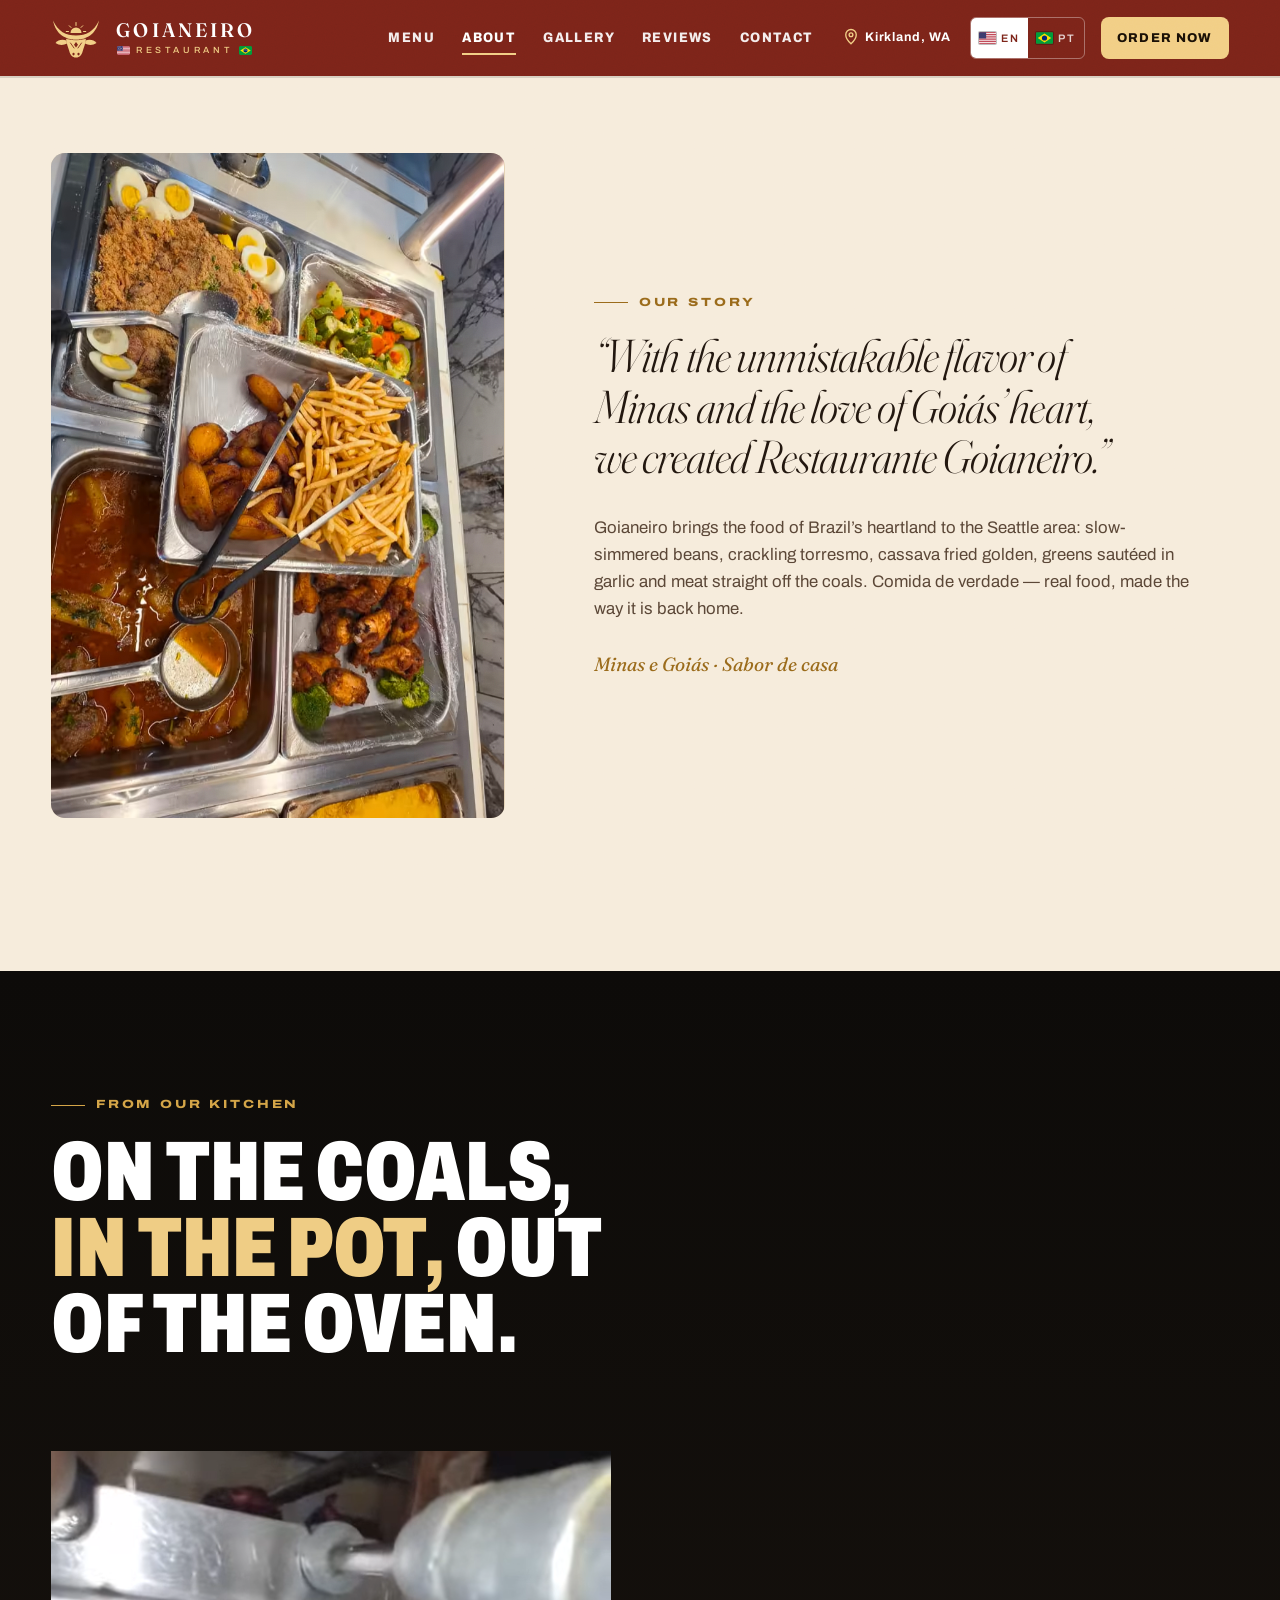
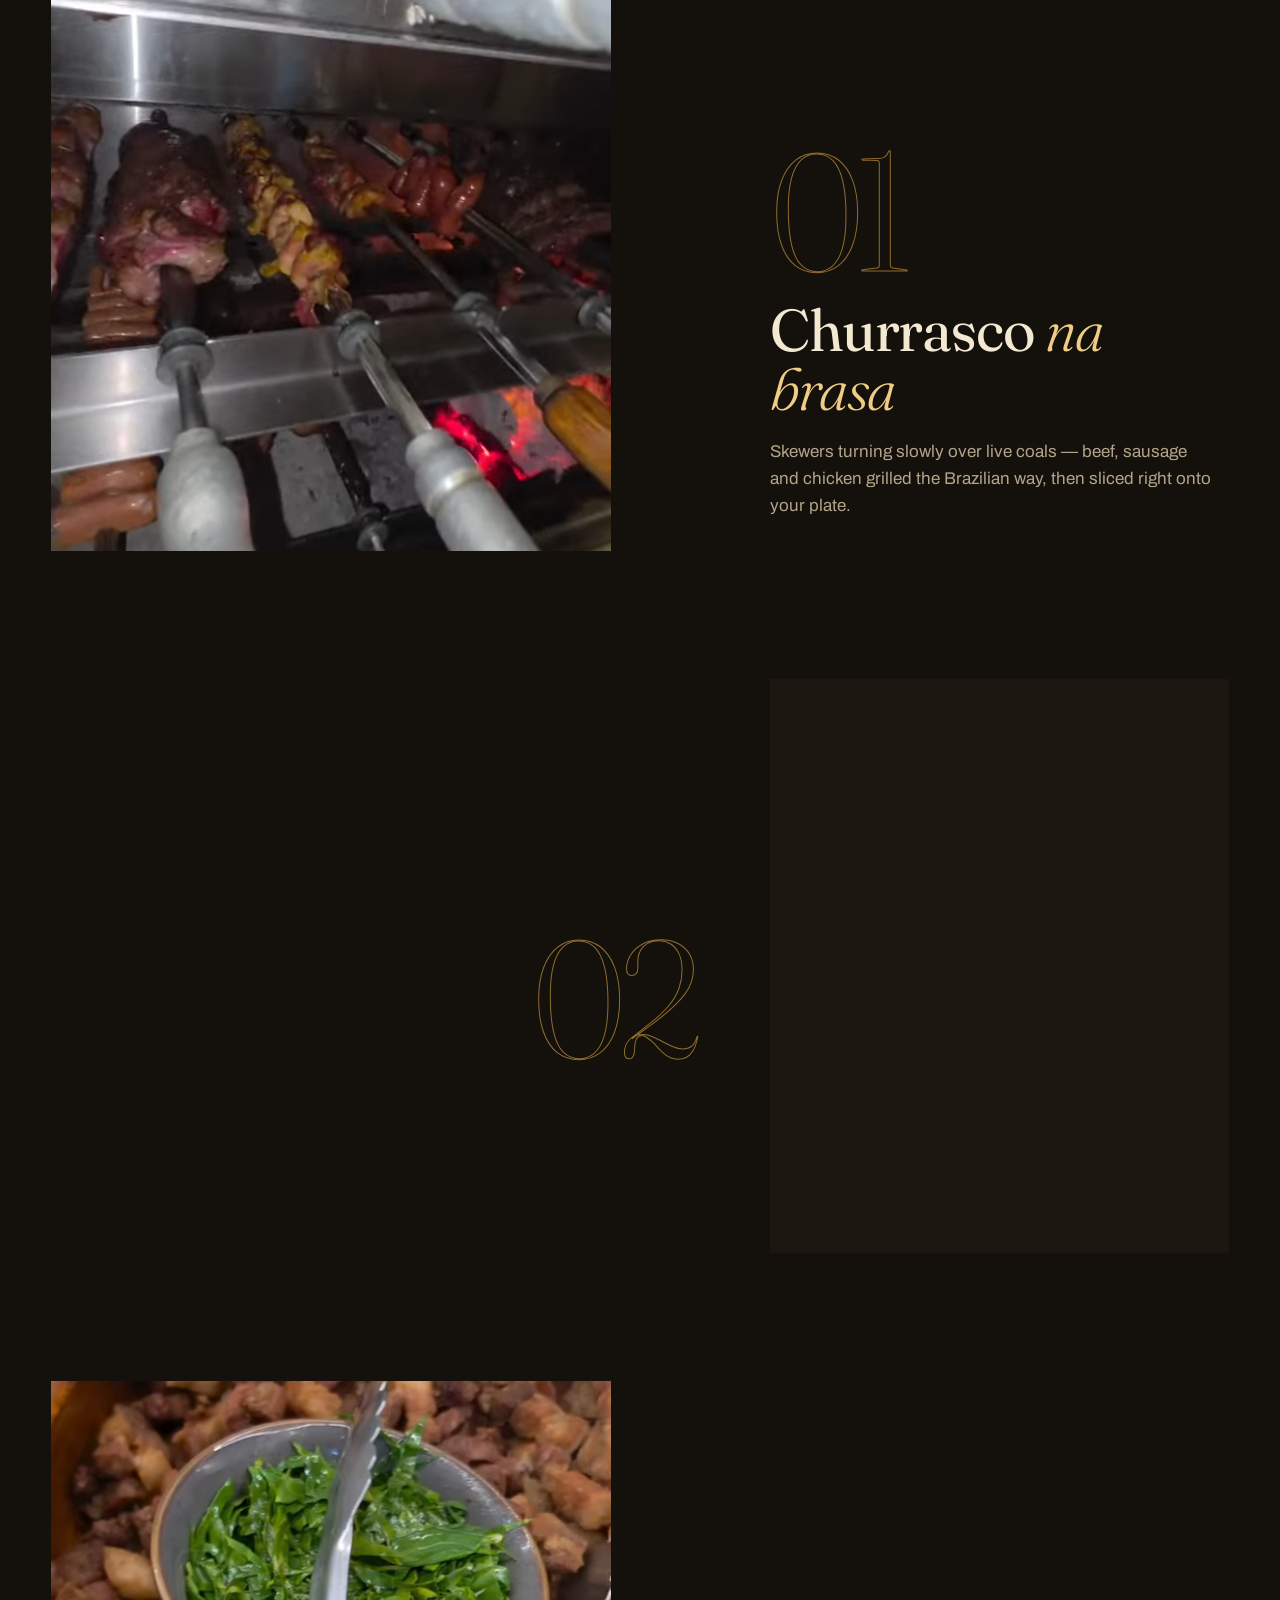
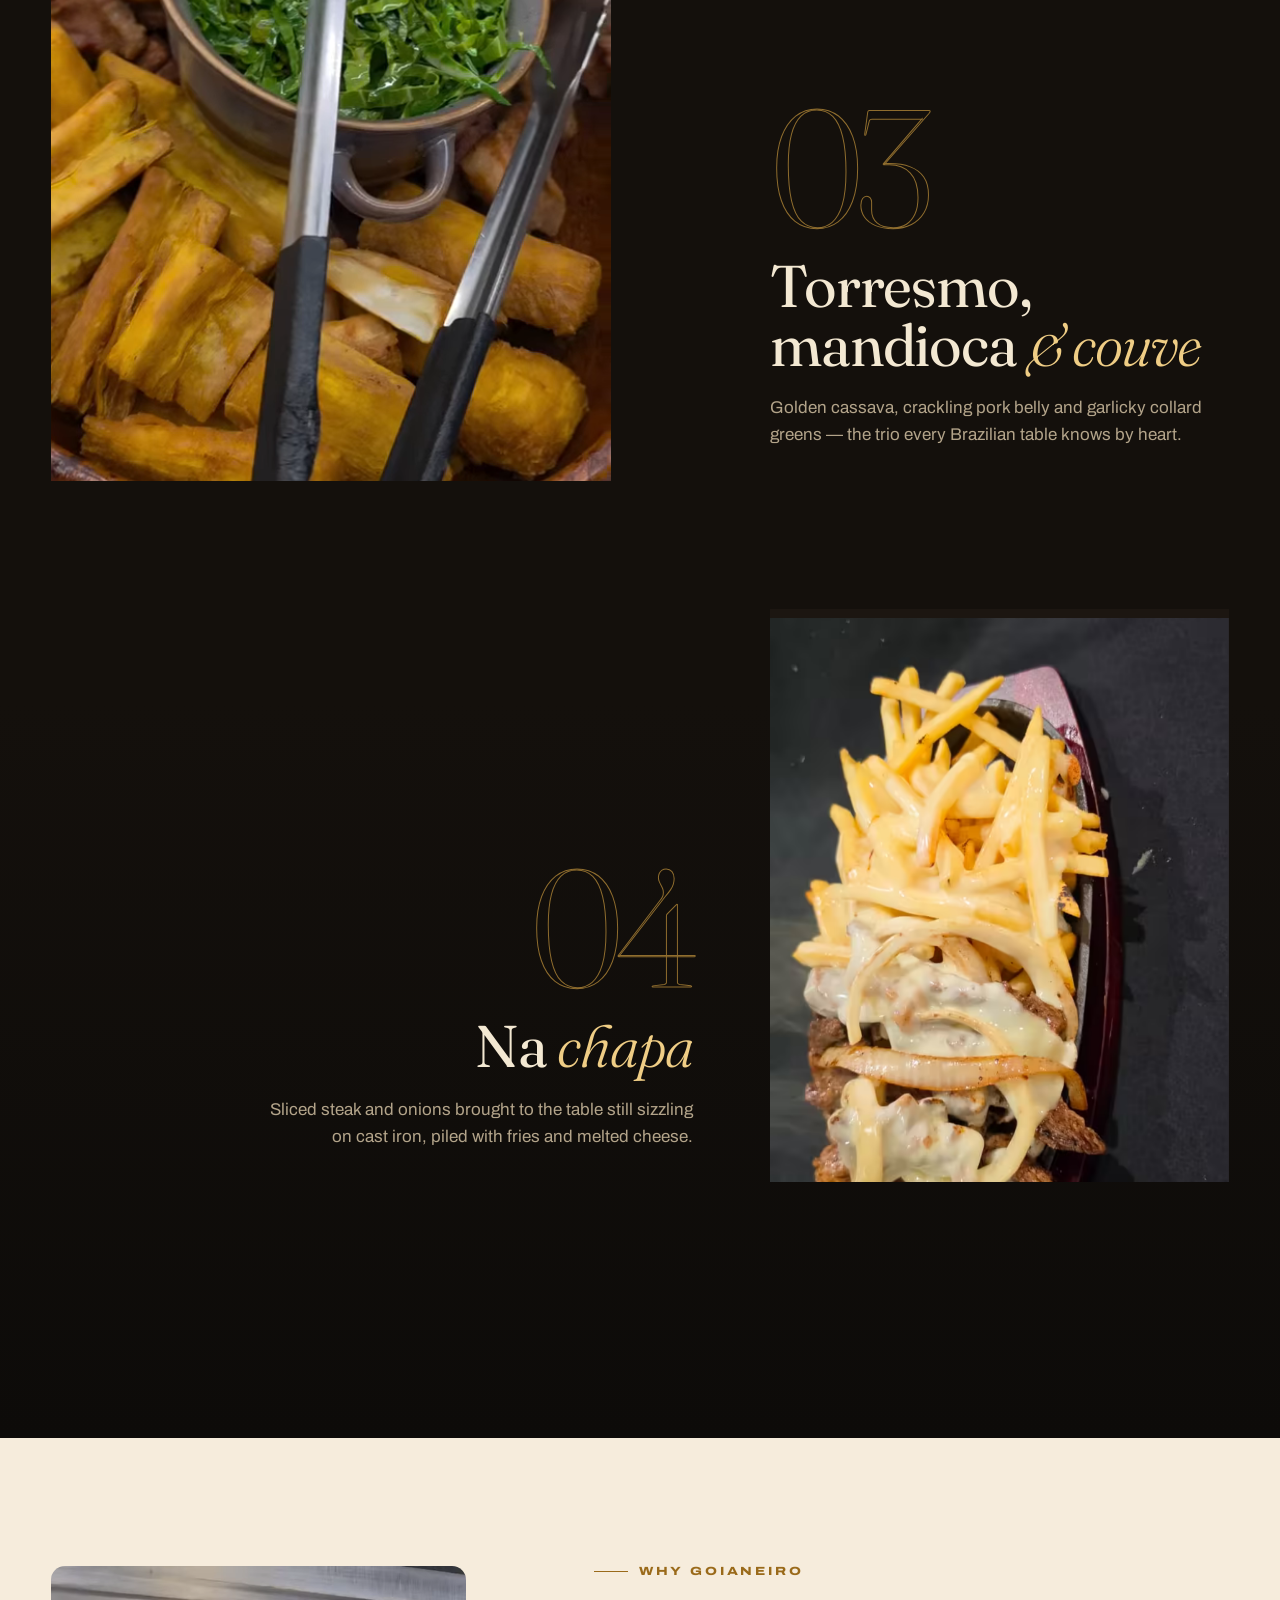
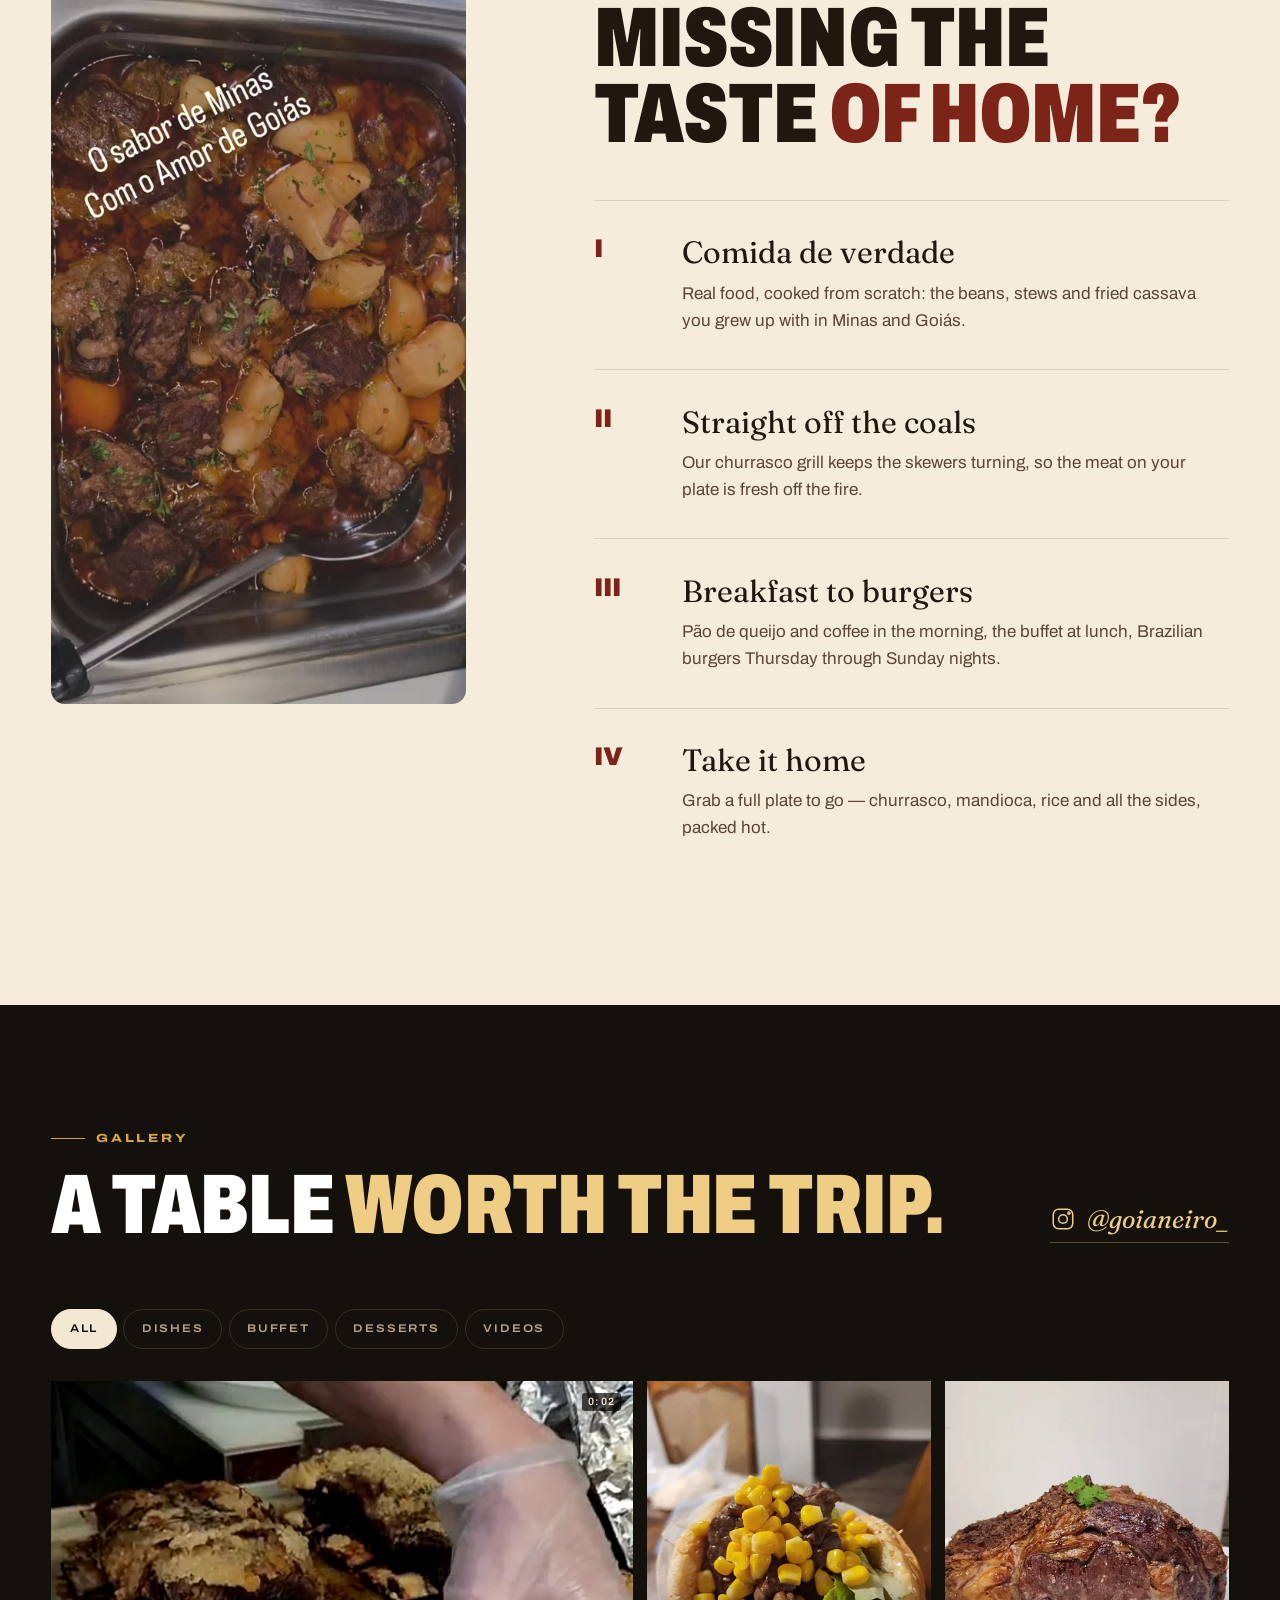
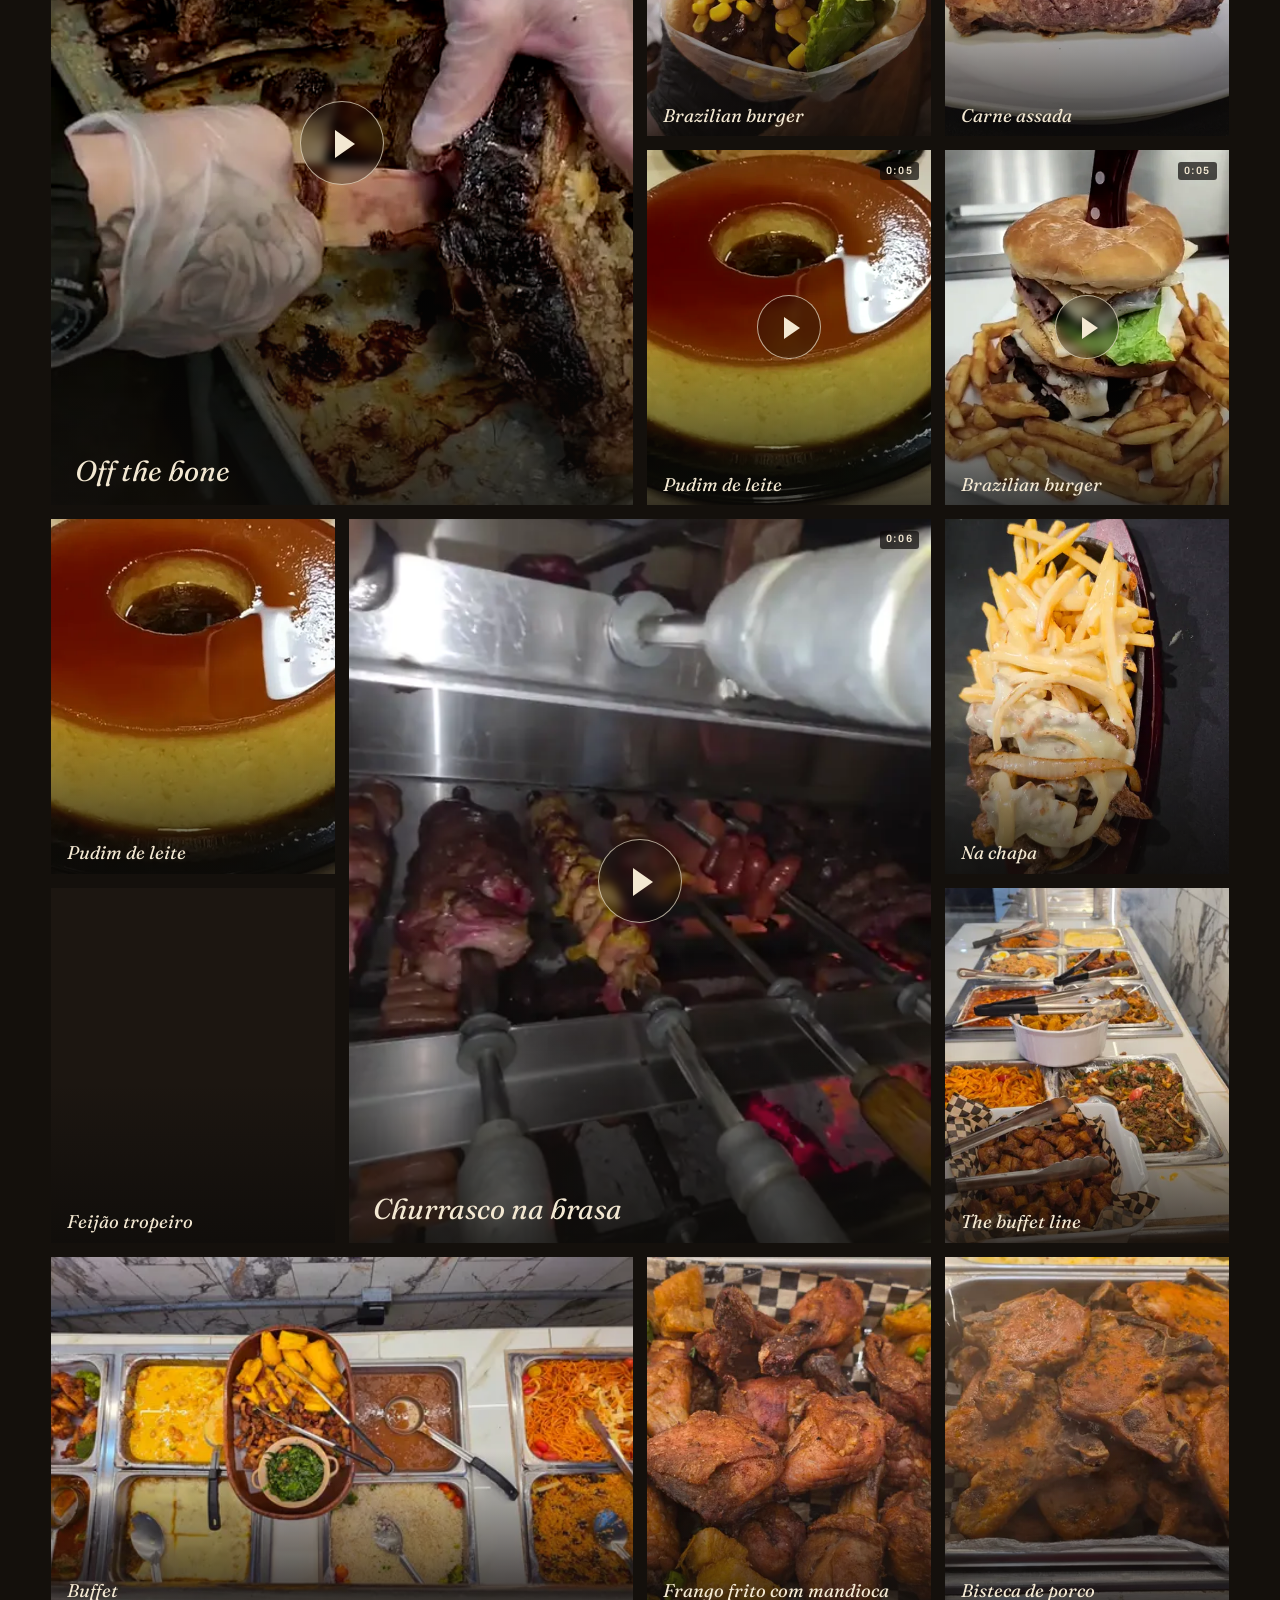
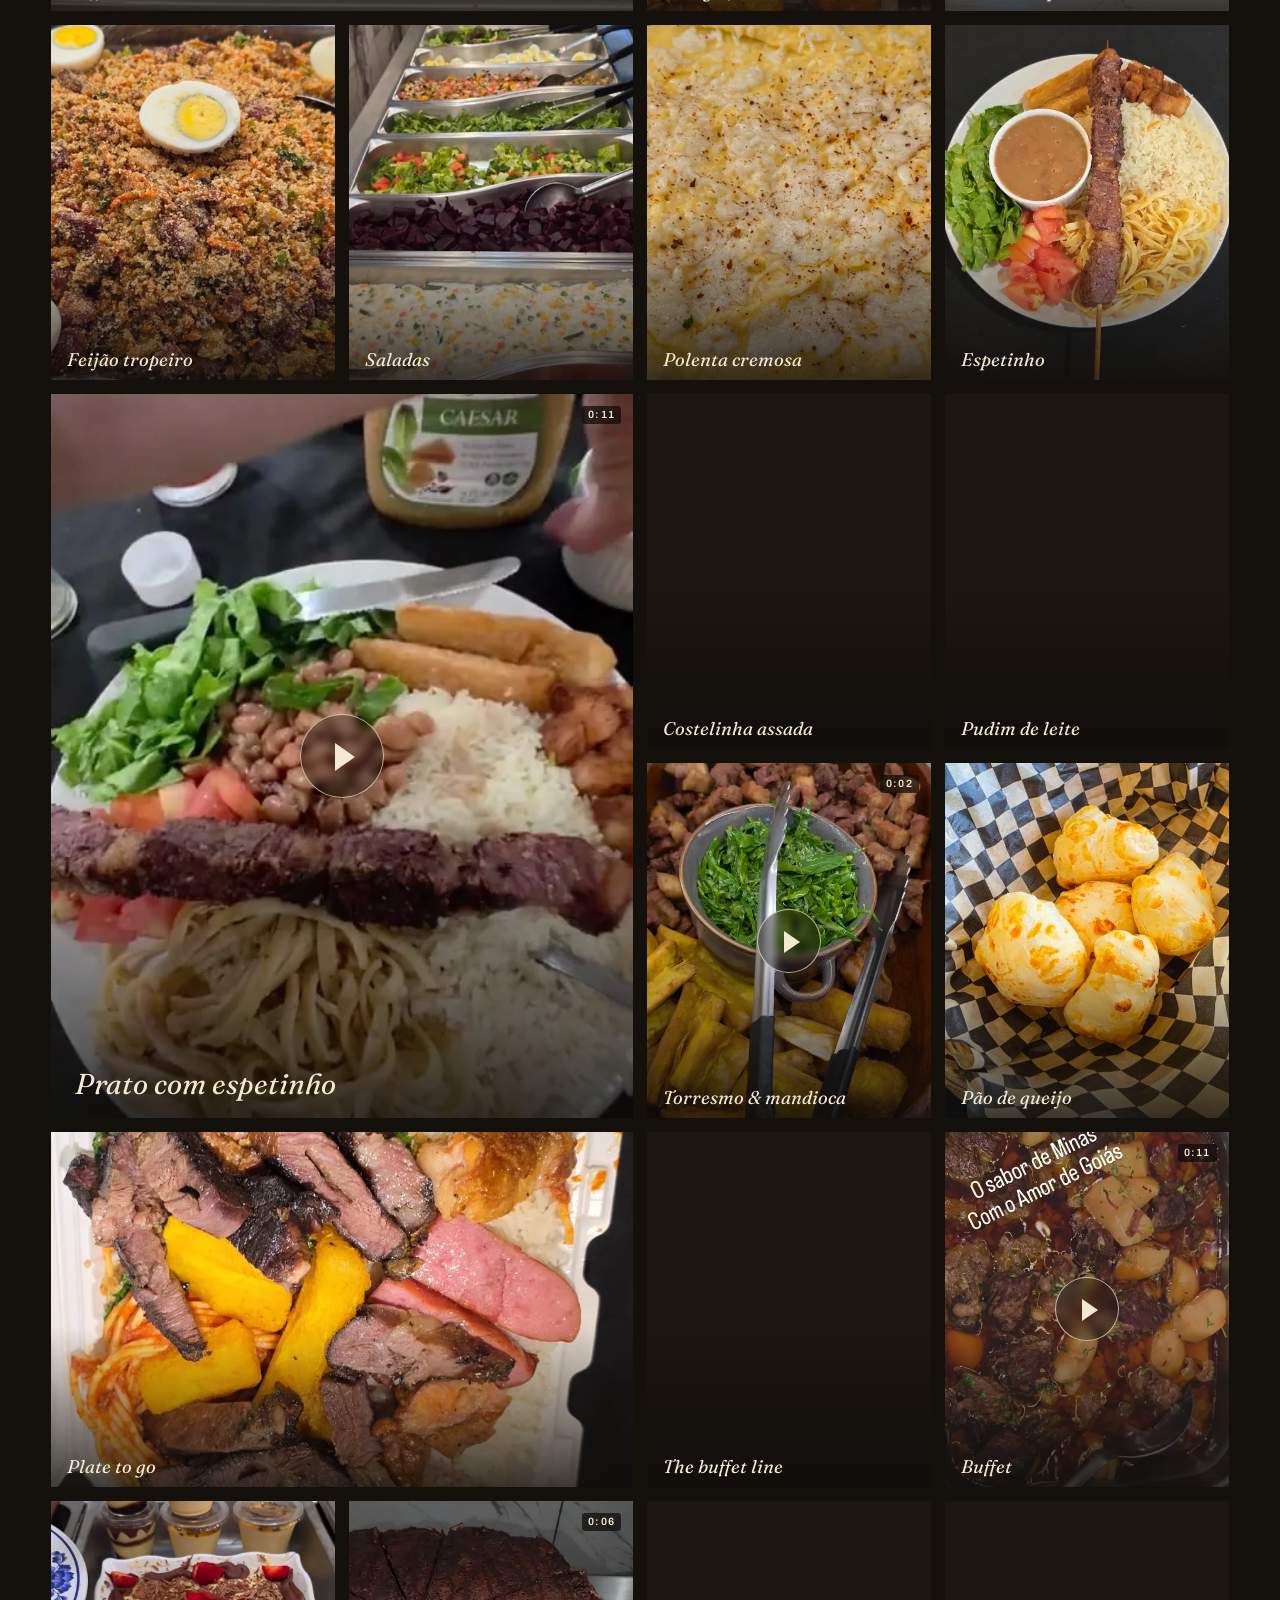
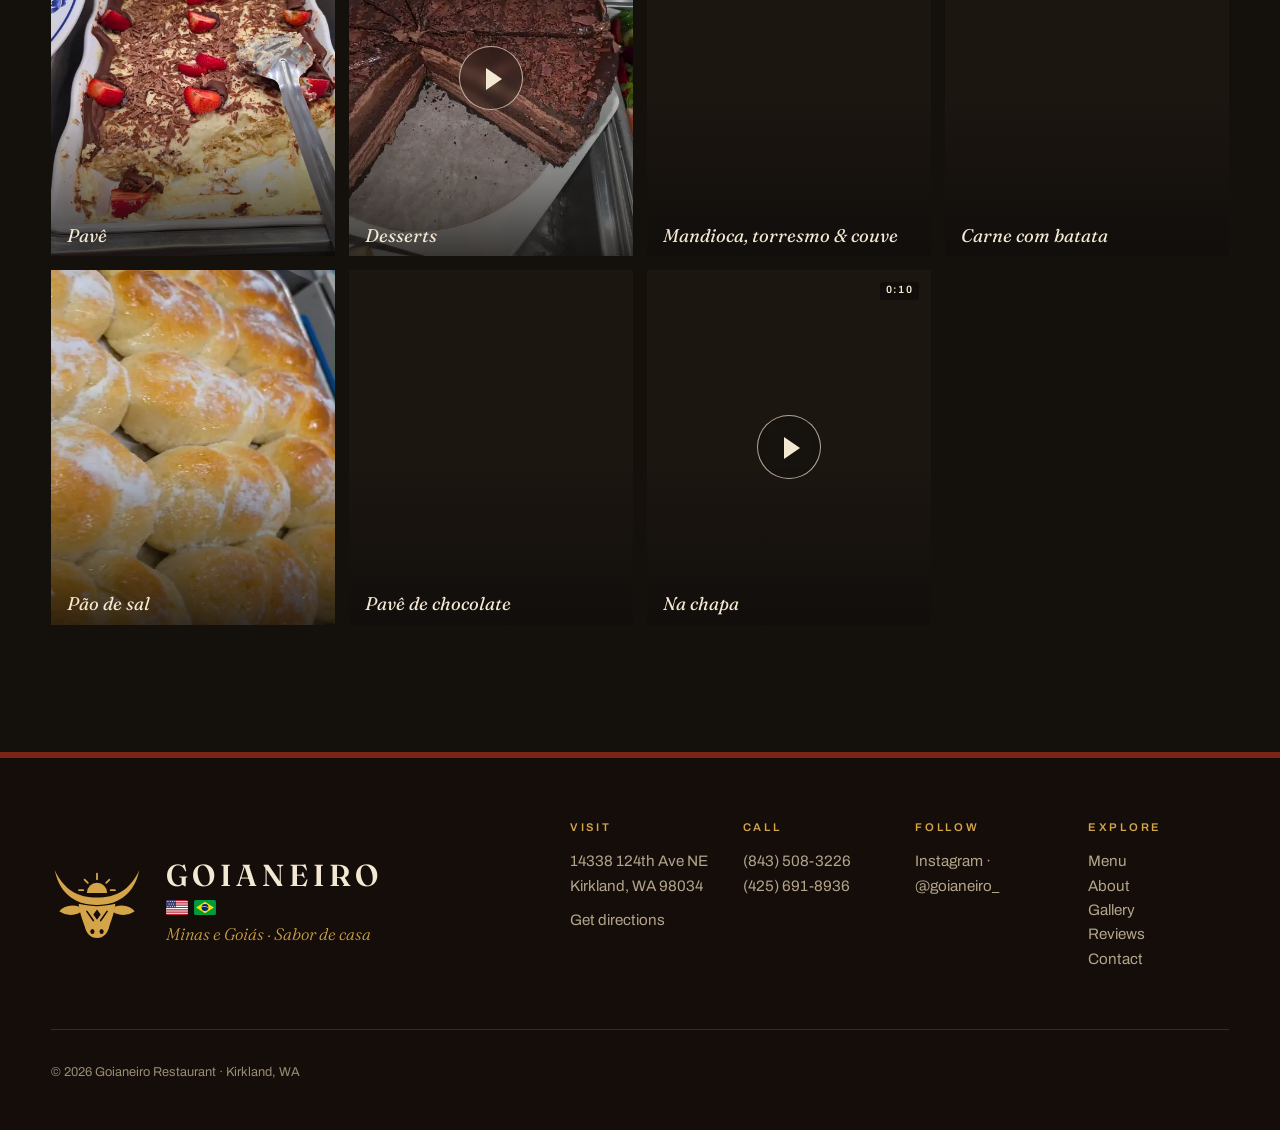
==== commit 21939d7a: "Favicon and app icons in the new brand red; browser bar color to match Gold bull mark on the oxblood" ====
--- a/about.html
+++ b/about.html
@@ -5,7 +5,7 @@
 <meta name="viewport" content="width=device-width, initial-scale=1, viewport-fit=cover">
 <title>About | Goianeiro Restaurant · Brazilian Food from Minas &amp; Goiás</title>
 <meta name="description" content="The story of Goianeiro: home cooking from Minas Gerais and Goiás in Kirkland, WA — churrasco on the coals, feijão tropeiro, torresmo, and a gallery of our dishes.">
-<meta name="theme-color" content="#0d0b09">
+<meta name="theme-color" content="#7d2419">
 <meta name="color-scheme" content="dark">
 
 <meta property="og:type" content="website">
@@ -24,10 +24,10 @@
 <meta name="geo.region" content="US-WA">
 <meta name="geo.placename" content="Kirkland">
 
-<link rel="icon" href="favicon.svg" type="image/svg+xml">
-<link rel="icon" href="favicon.ico" sizes="48x48">
-<link rel="apple-touch-icon" href="apple-touch-icon.png">
-<link rel="manifest" href="site.webmanifest">
+<link rel="icon" href="favicon.svg?v=2" type="image/svg+xml">
+<link rel="icon" href="favicon.ico?v=2" sizes="48x48">
+<link rel="apple-touch-icon" href="apple-touch-icon.png?v=2">
+<link rel="manifest" href="site.webmanifest?v=2">
 
 <link rel="preconnect" href="https://fonts.googleapis.com">
 <link rel="preconnect" href="https://fonts.gstatic.com" crossorigin>
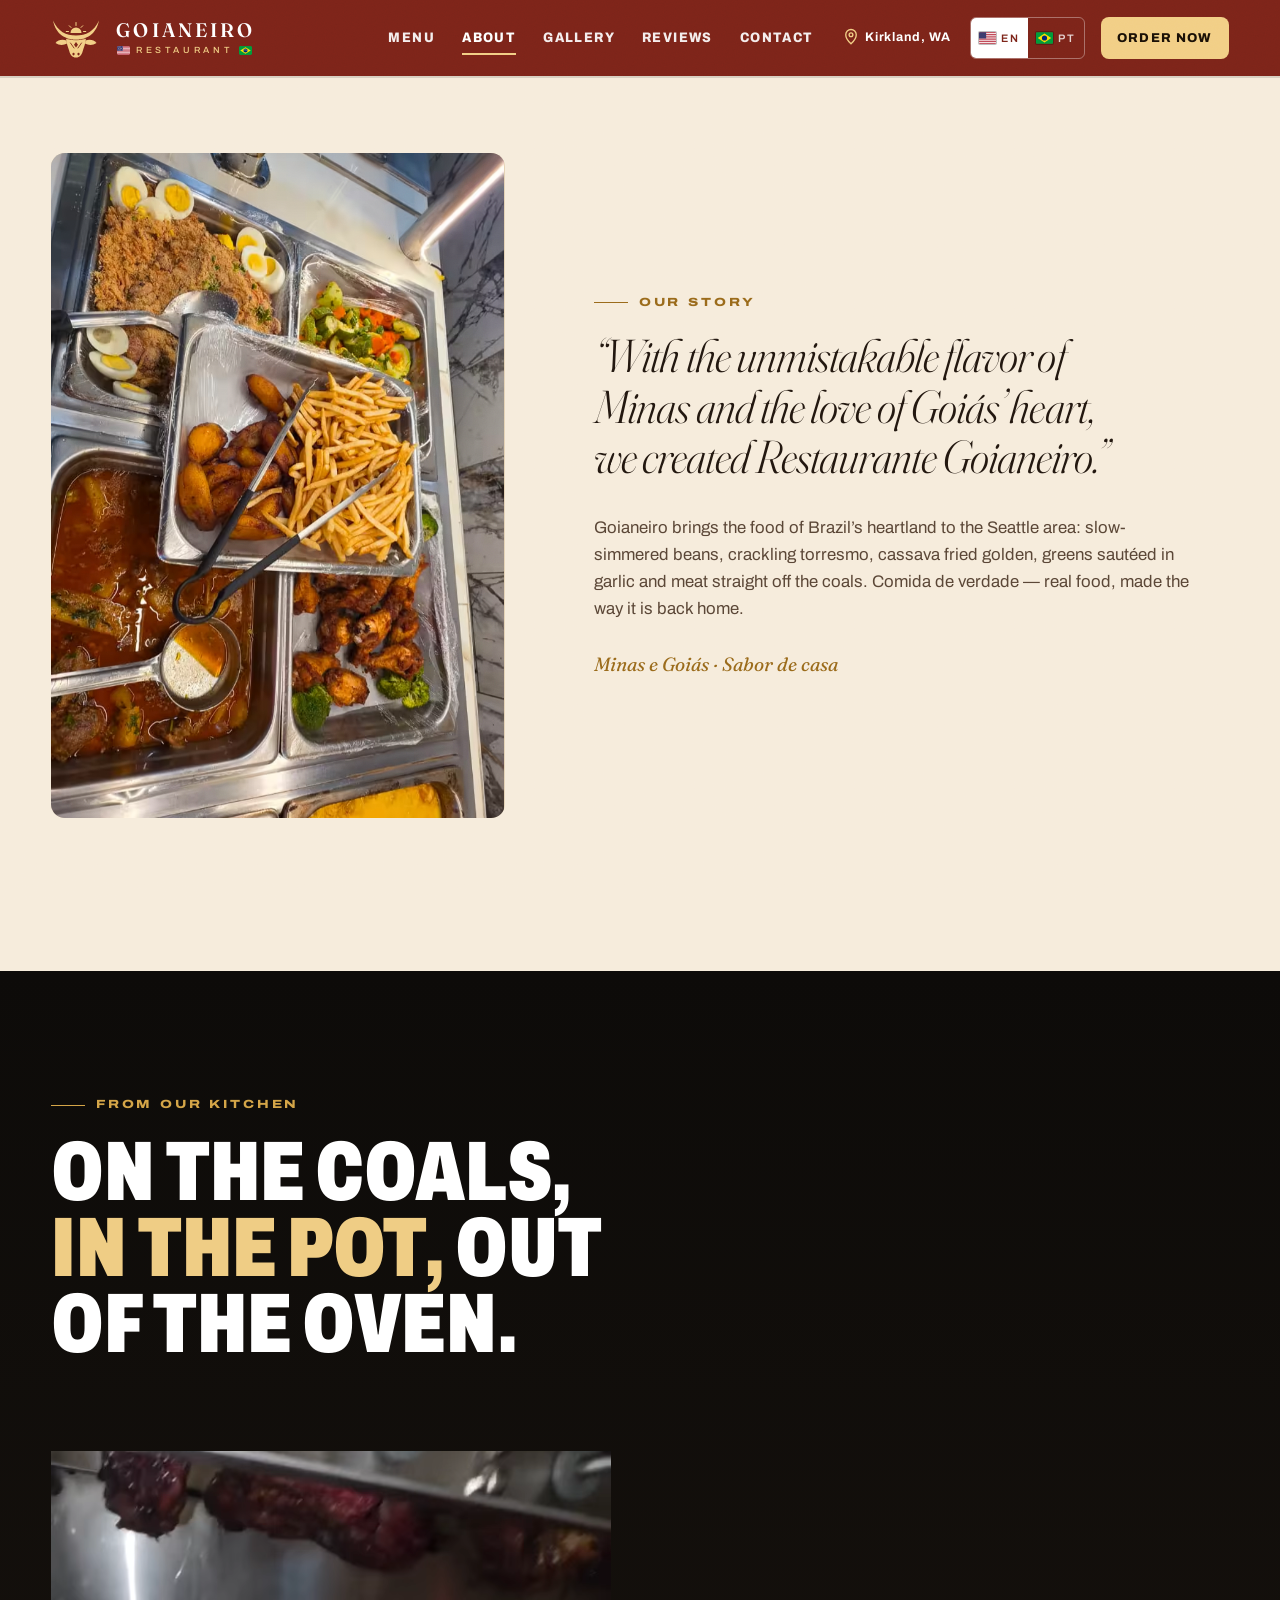
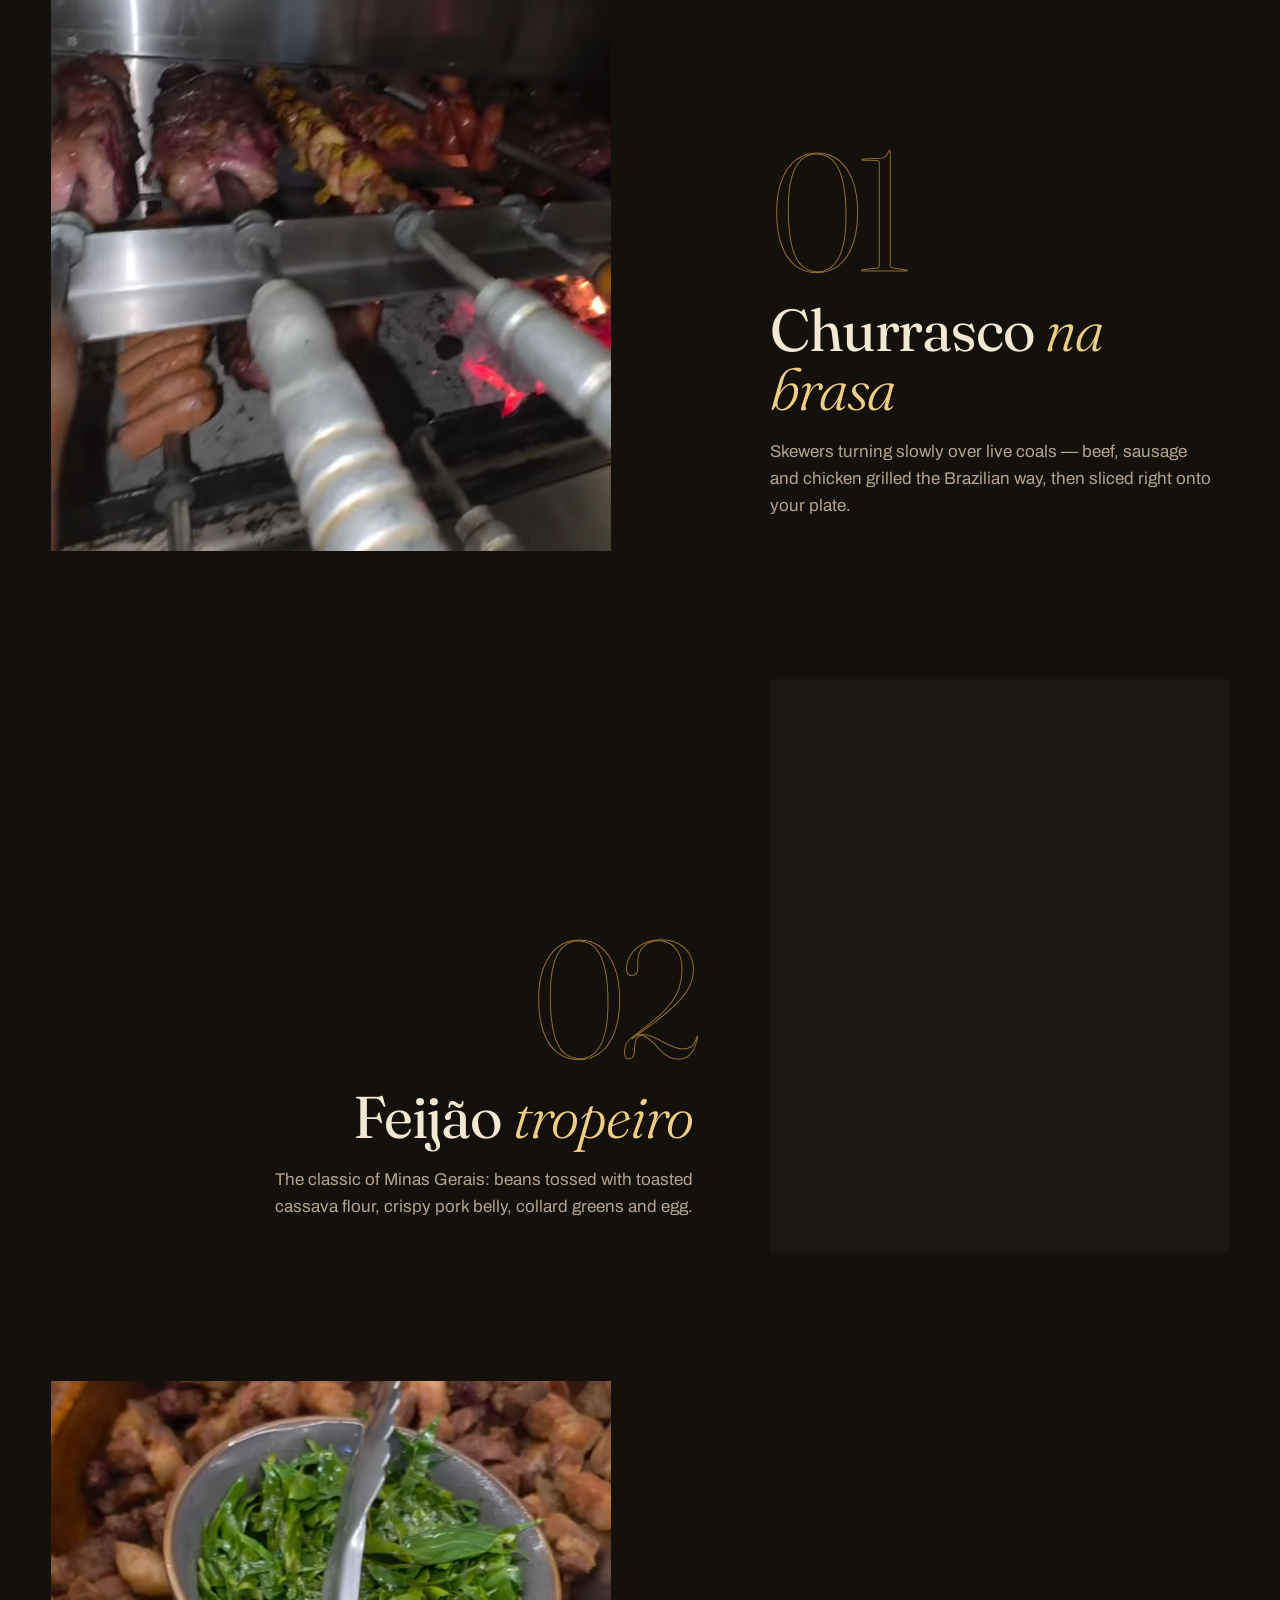
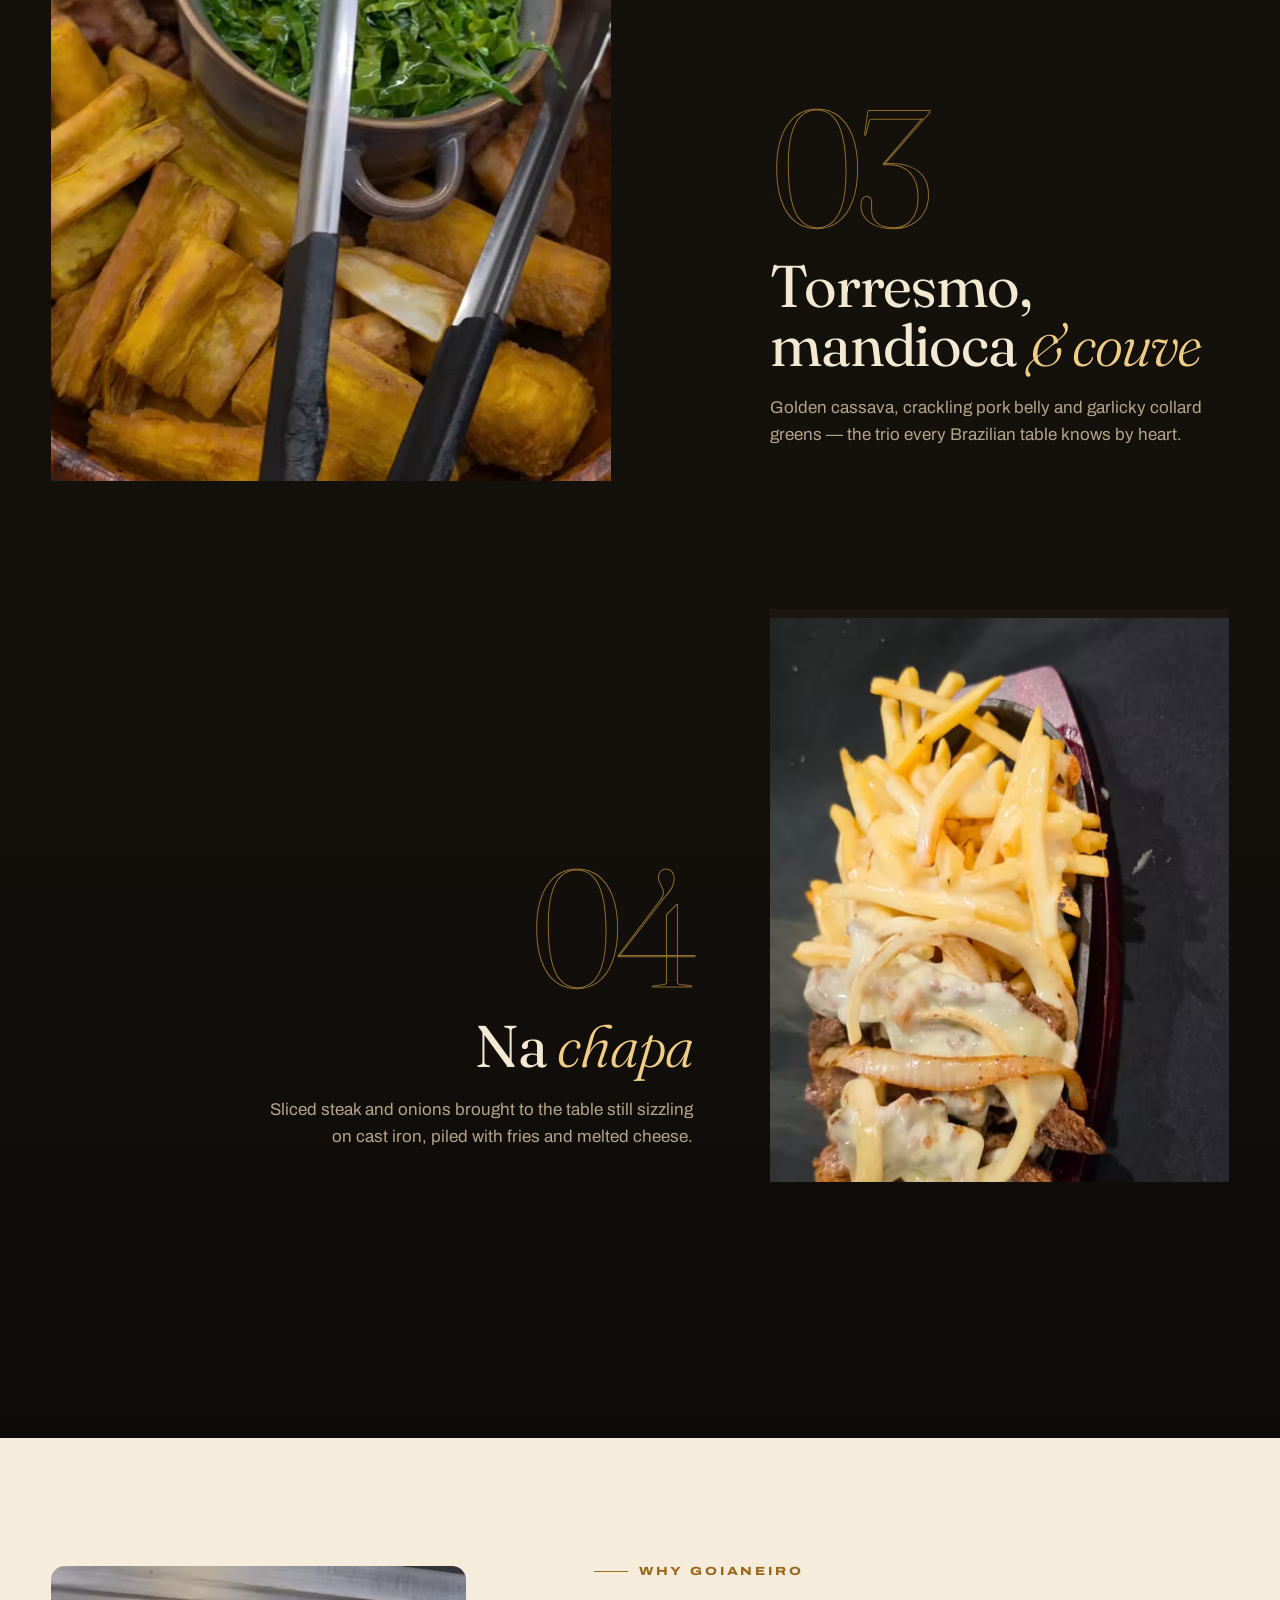
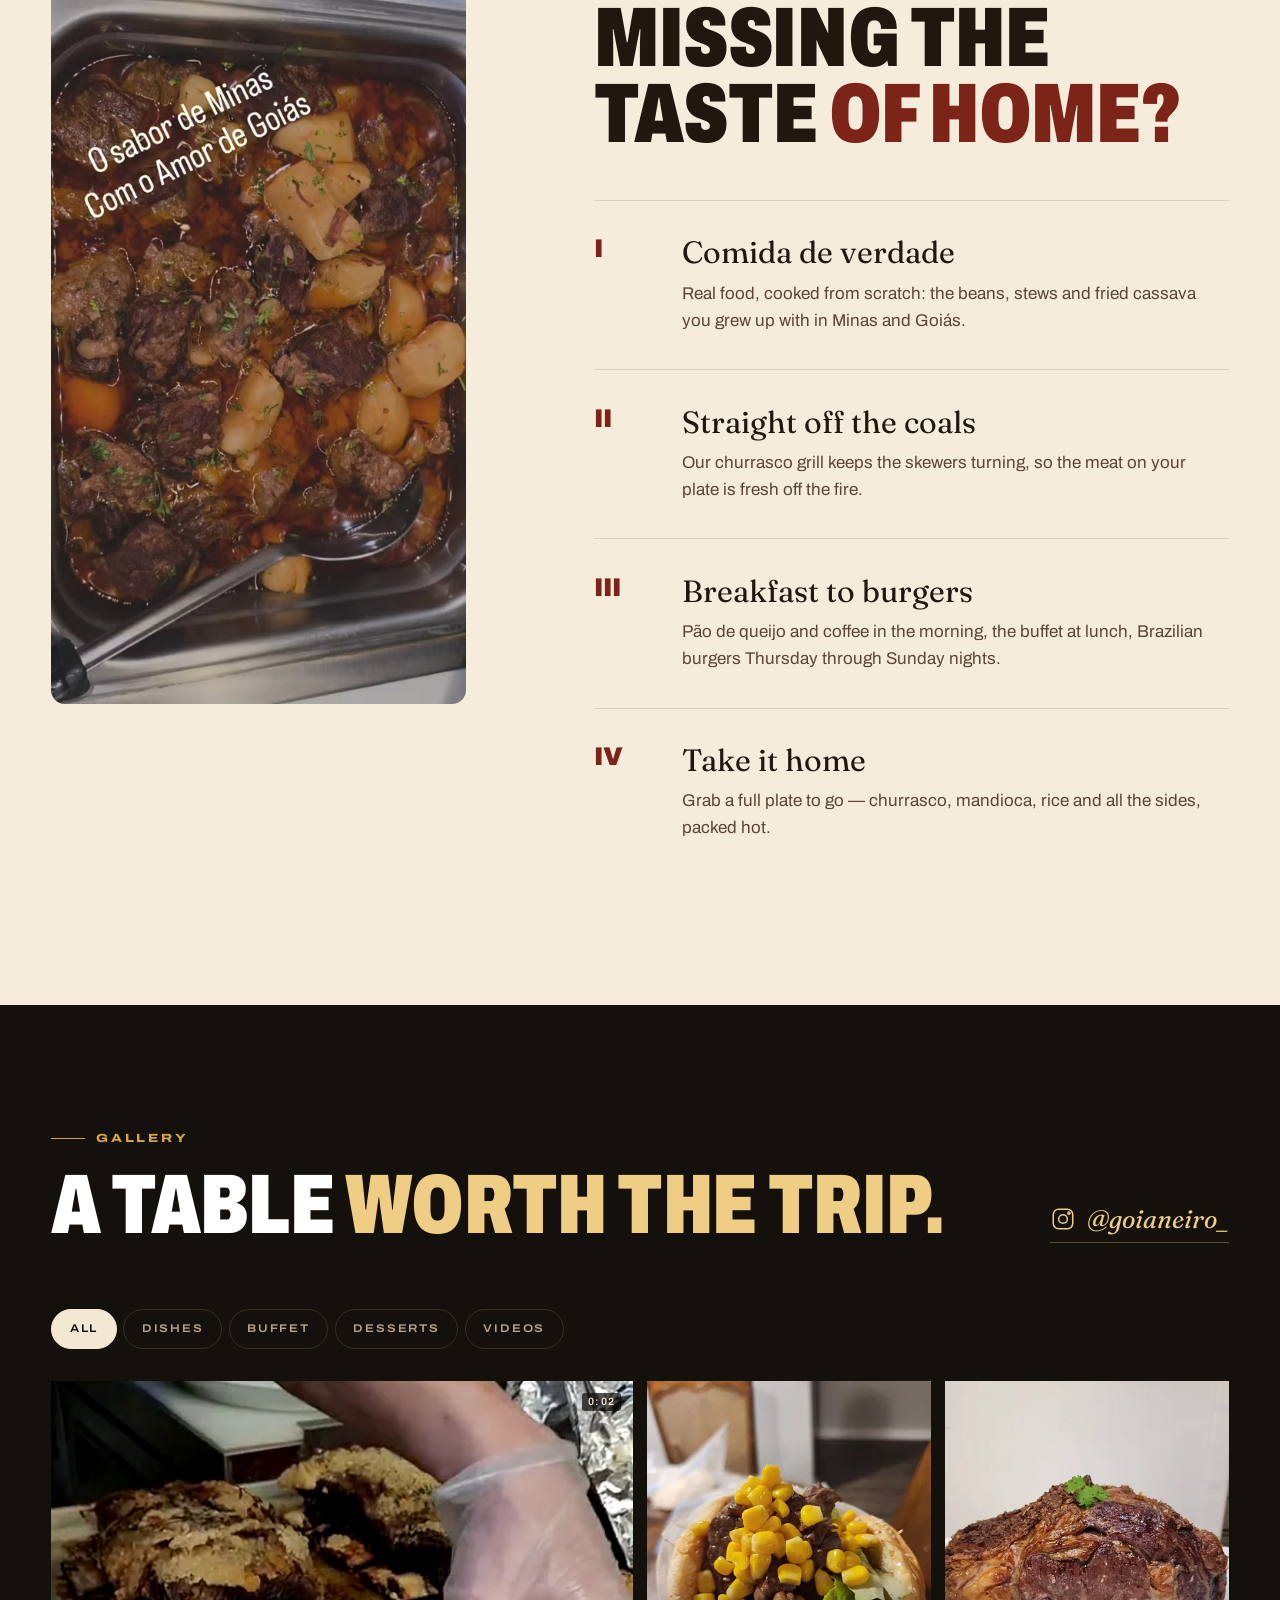
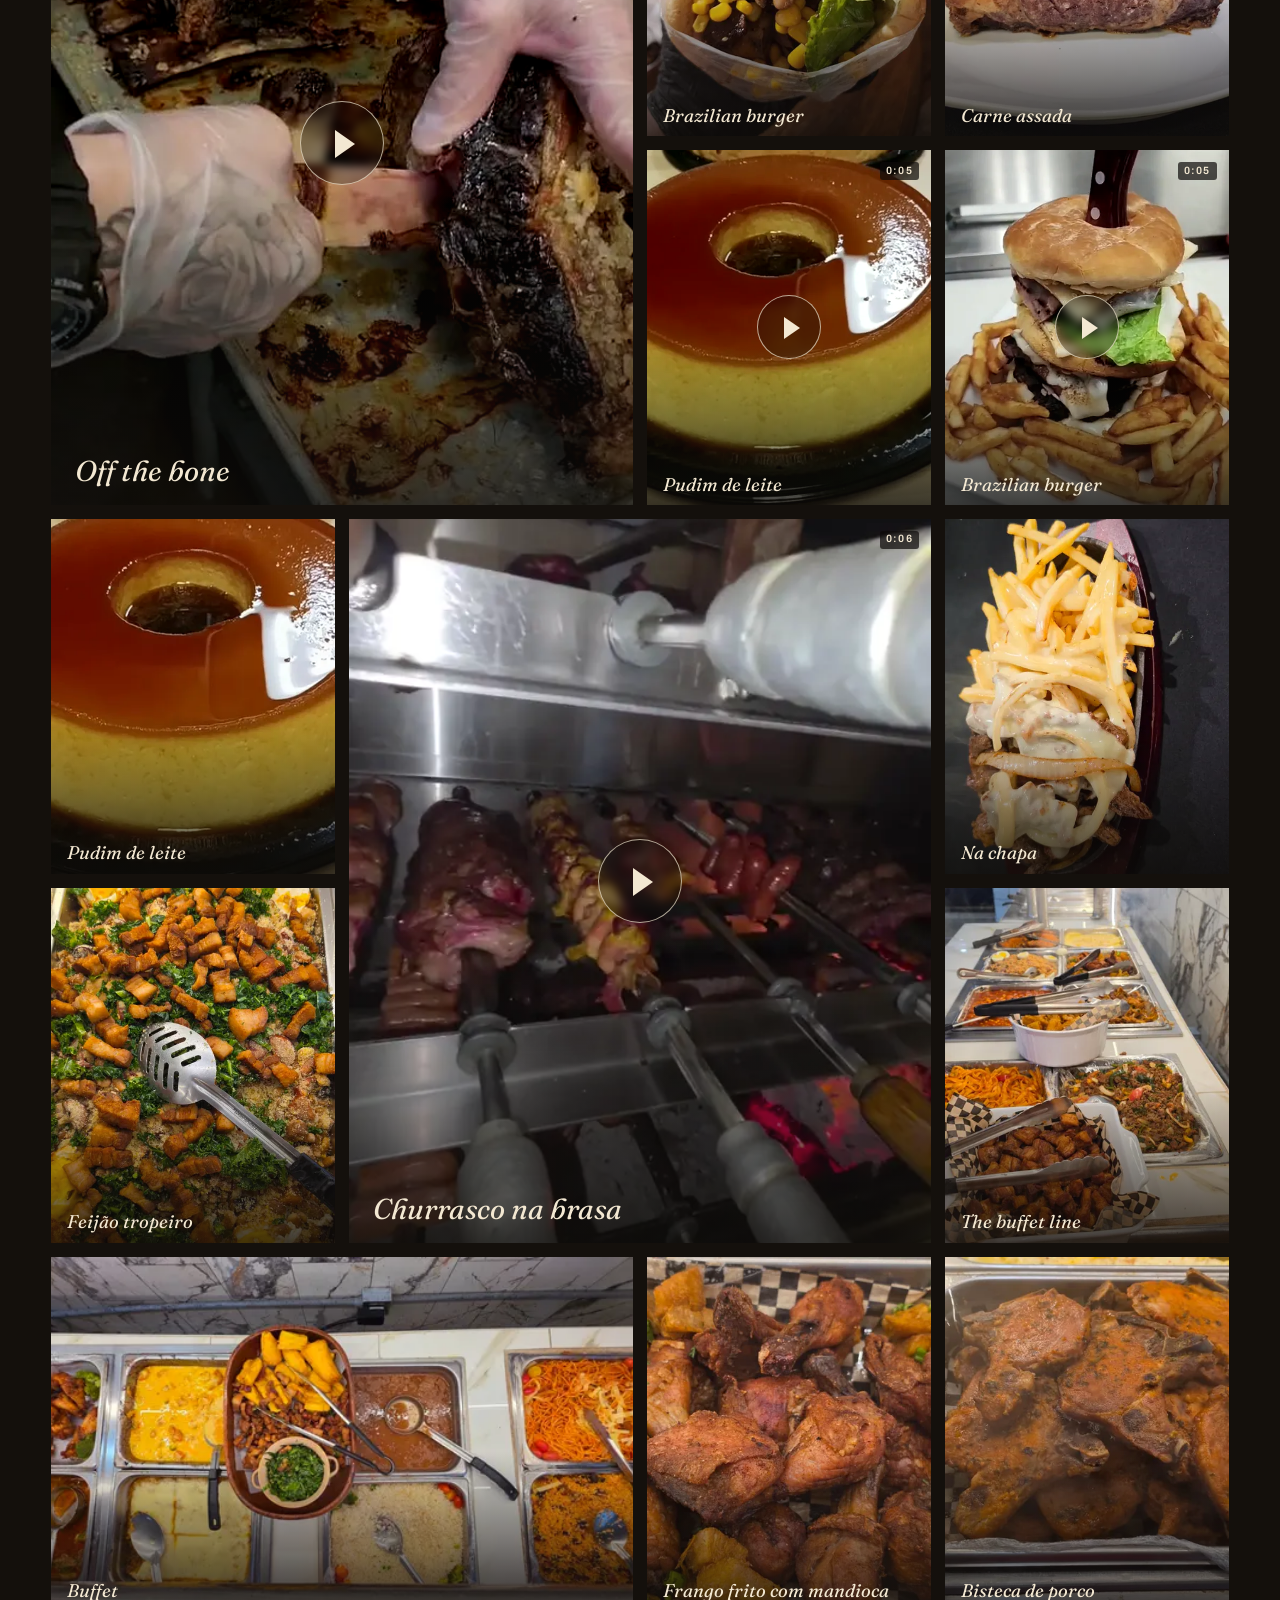
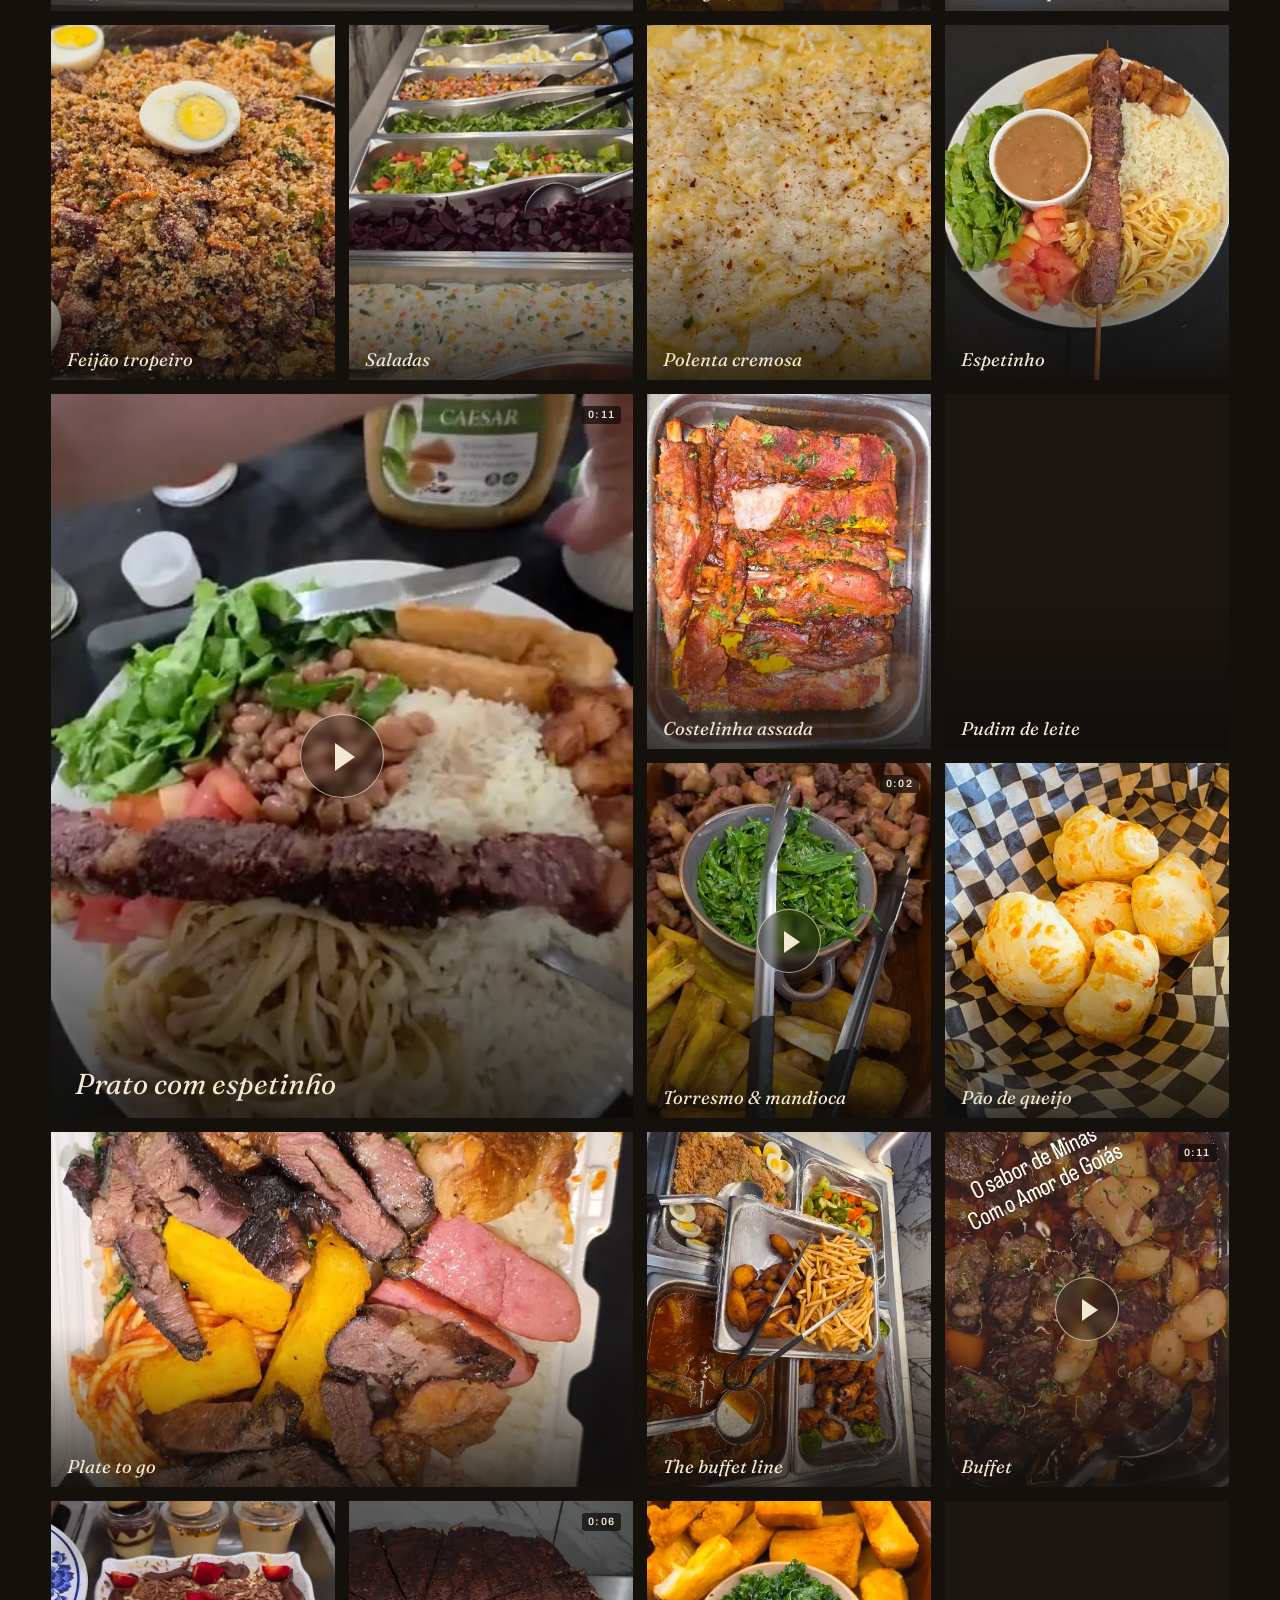
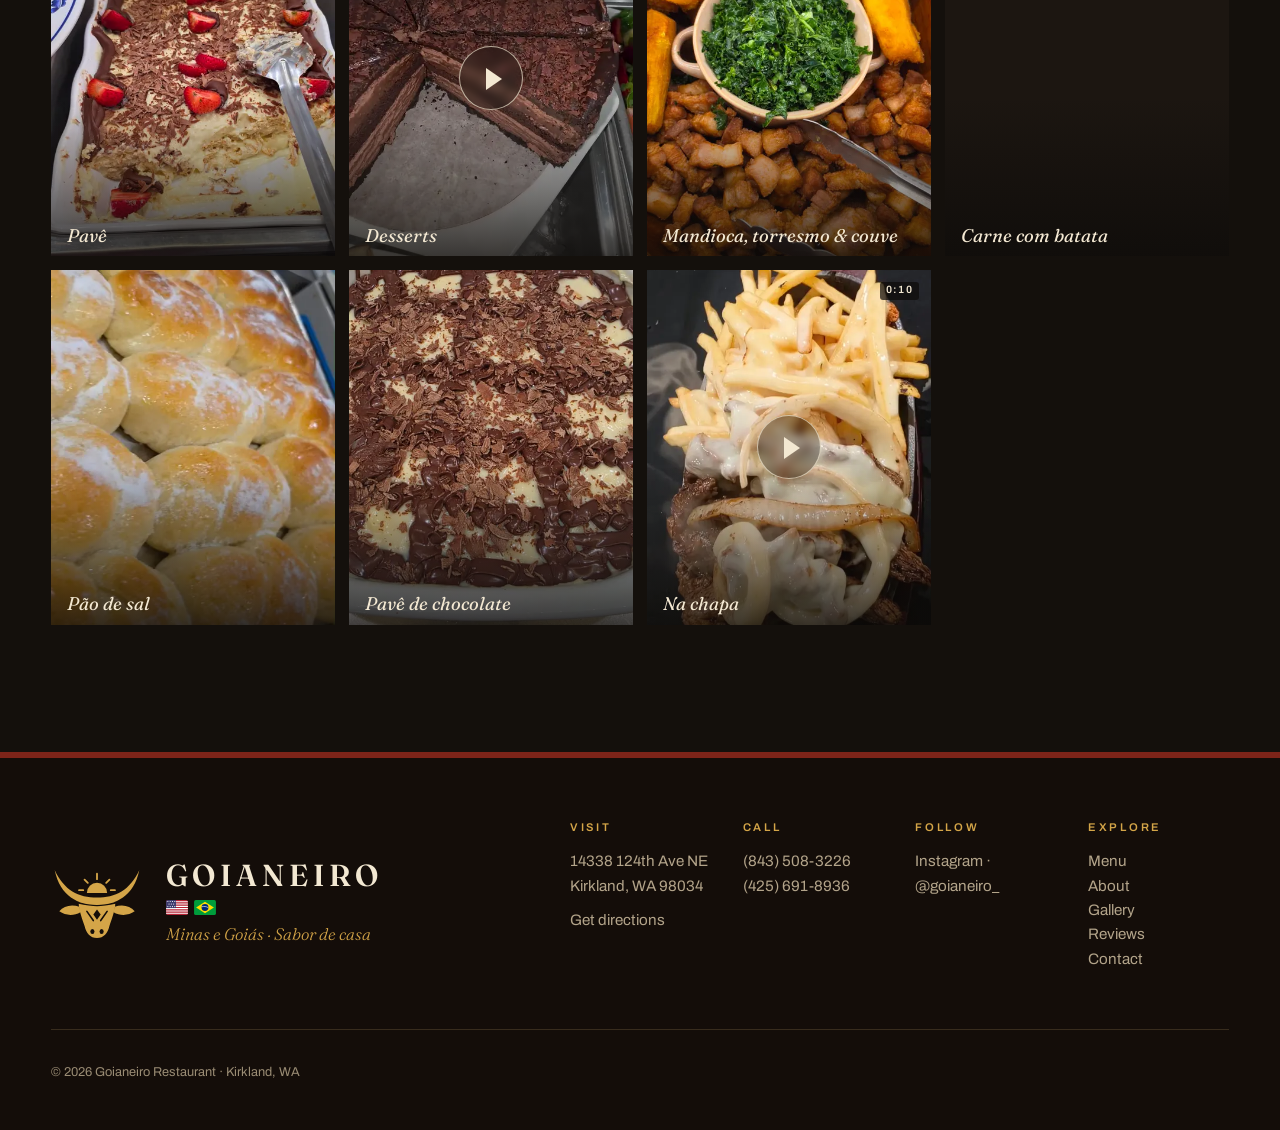
==== commit 59099a9a: "Launch Fuego, the house hot sauce: home feature with film and photo, menu tab, PT copy Co-Authored-B" ====
--- a/about.html
+++ b/about.html
@@ -32,7 +32,7 @@
 <link rel="preconnect" href="https://fonts.googleapis.com">
 <link rel="preconnect" href="https://fonts.gstatic.com" crossorigin>
 <link rel="stylesheet" href="https://fonts.googleapis.com/css2?family=Archivo:wdth,wght@62..125,400..900&family=Fraunces:ital,opsz,wght@0,9..144,300..700;1,9..144,300..700&display=swap">
-<link rel="stylesheet" href="assets/css/styles.css?v=20261017b">
+<link rel="stylesheet" href="assets/css/styles.css?v=20261019a">
 
 <script>document.documentElement.classList.replace('no-js','js')</script>
 </head>
@@ -508,6 +508,6 @@
   <p class="lightbox__count" data-lb-count></p>
 </dialog>
 
-<script src="assets/js/main.js?v=20261017b" defer></script>
+<script src="assets/js/main.js?v=20261019a" defer></script>
 </body>
 </html>
--- a/assets/css/styles.css
+++ b/assets/css/styles.css
@@ -354,7 +354,7 @@
 /* index-style tabs: number · name · when it's served */
 .mtabs {
   max-width: var(--maxw); margin: 0 auto clamp(2.4rem, 5vw, 4rem); padding: 0 var(--gutter);
-  display: grid; grid-template-columns: repeat(5, 1fr);
+  display: grid; grid-template-columns: repeat(6, 1fr);
 }
 .mtabs button {
   display: grid; grid-template-columns: auto 1fr; grid-template-rows: auto auto; column-gap: 1rem; row-gap: .45rem; text-align: left;
@@ -1205,3 +1205,59 @@
 @media (prefers-reduced-motion: reduce) {
   .ohero__video { animation: none; }
 }
+
+/* ---------- our hot sauce: launch feature (home) ---------- */
+.sauce {
+  display: grid; grid-template-columns: minmax(0, 5fr) minmax(0, 6fr); gap: clamp(2rem, 6vw, 6rem); align-items: center;
+  padding: clamp(3rem, 5vw, 4.5rem) max(var(--gutter), calc((100vw - var(--maxw)) / 2 + var(--gutter)));
+  background: radial-gradient(60% 70% at 28% 45%, rgba(170, 72, 24, .28), transparent 70%), #130b08; color: #fff;
+}
+.sauce__media { display: flex; justify-content: center; }
+.sauce__film { position: relative; width: min(100%, 420px, calc((100svh - 170px) * 9 / 16)); aspect-ratio: 9 / 16; border-radius: var(--radius); overflow: hidden; background: #0d0806; box-shadow: 0 40px 80px -30px rgba(0, 0, 0, .8), 0 0 0 1px rgba(239, 205, 133, .14); }
+.sauce__film video { width: 100%; height: 100%; object-fit: cover; }
+.sauce__sound {
+  position: absolute; right: 12px; bottom: 12px; display: inline-flex; align-items: center; gap: .5rem; min-height: 44px; padding: 0 1rem;
+  border: 1px solid rgba(255, 255, 255, .35); border-radius: 999px; background: rgba(13, 8, 6, .62); backdrop-filter: blur(6px); color: #fff;
+  font: 700 .72rem/1 var(--f-ui); letter-spacing: .08em; text-transform: uppercase; cursor: pointer; transition: background .3s var(--ease);
+}
+.sauce__sound:hover { background: rgba(13, 8, 6, .85); }
+.sauce__sound svg { width: 18px; height: 18px; fill: none; stroke: currentColor; stroke-width: 1.8; stroke-linecap: round; stroke-linejoin: round; }
+.sauce__sound svg path:first-child { fill: currentColor; }
+.sauce__sound .sauce__wave { display: none; }
+.sauce__sound[aria-pressed="true"] .sauce__wave { display: inline; }
+.sauce__sound[aria-pressed="true"] .sauce__x { display: none; }
+.sauce__kick { display: flex; align-items: center; gap: .9rem; margin: 0 0 1.3rem; font: 800 .74rem/1 var(--f-ui); letter-spacing: .24em; text-transform: uppercase; color: #f2cf86; }
+.sauce__new { background: #e2412b; color: #fff; padding: .45em .8em; border-radius: 999px; letter-spacing: .12em; }
+.sauce .big-title em { color: #e2412b; }
+.sauce__lede { margin: 1.4rem 0 0; max-width: 34rem; font-size: 1.12rem; color: rgba(255, 255, 255, .82); }
+.sauce__card { display: grid; grid-template-columns: 180px 1fr; gap: 1.6rem; align-items: center; margin-top: 2.2rem; padding: 1rem; border: 1px solid rgba(239, 205, 133, .18); border-radius: var(--radius); background: rgba(255, 255, 255, .03); max-width: 34rem; }
+.sauce__photo { display: block; padding: 0; border: 0; border-radius: 10px; overflow: hidden; cursor: zoom-in; background: #0d0806; }
+.sauce__photo img { width: 100%; aspect-ratio: 4 / 5; object-fit: cover; transition: transform 1.2s var(--ease); }
+.sauce__photo:hover img { transform: scale(1.05); }
+.sauce__facts { margin: 0; display: grid; gap: .9rem; }
+.sauce__facts div { border-bottom: 1px solid rgba(239, 205, 133, .14); padding-bottom: .7rem; }
+.sauce__facts div:last-child { border: 0; padding-bottom: 0; }
+.sauce__facts dt { font: 700 .66rem/1.2 var(--f-ui); letter-spacing: .18em; text-transform: uppercase; color: #f2cf86; }
+.sauce__facts dd { margin: .3rem 0 0; font: 400 1.15rem/1.25 var(--f-display); color: #fff; }
+.sauce__ask { margin: 2rem 0 1.2rem; font: italic 400 clamp(1.5rem, 2.4vw, 2rem)/1.1 var(--f-display); color: #fff; }
+.sauce__ctas { display: flex; flex-wrap: wrap; gap: .8rem; }
+.sauce .btn--gold { background: #f2cf86; color: var(--on-gold); }
+
+/* menu page: the hot sauce panel shows the film in its own portrait shape */
+.mvideo--tall { aspect-ratio: 9 / 16; max-width: 400px; }
+.mvideo--tall::after { display: none; }
+
+@media (max-width: 899px) {
+  /* phones: name the product before the film plays */
+  .sauce { display: flex; flex-direction: column; align-items: stretch; gap: 0; }
+  .sauce__copy { display: contents; }
+  .sauce__kick { order: 1; }
+  .sauce .big-title { order: 2; margin-bottom: 1.8rem; }
+  .sauce__media { order: 3; }
+  .sauce__lede, .sauce__card, .sauce__ask, .sauce__ctas { order: 4; }
+  .sauce__film { width: min(100%, 360px); }
+  .sauce__card { grid-template-columns: 120px 1fr; gap: 1rem; }
+  .sauce__ctas .btn { flex: 1 1 auto; }
+  .menu.light .mpanel__media--video .mvideo--tall { aspect-ratio: 9 / 16; max-width: 270px; margin-inline: auto; }
+  .mvideo--tall + .mvideo__cap { text-align: center; }
+}
